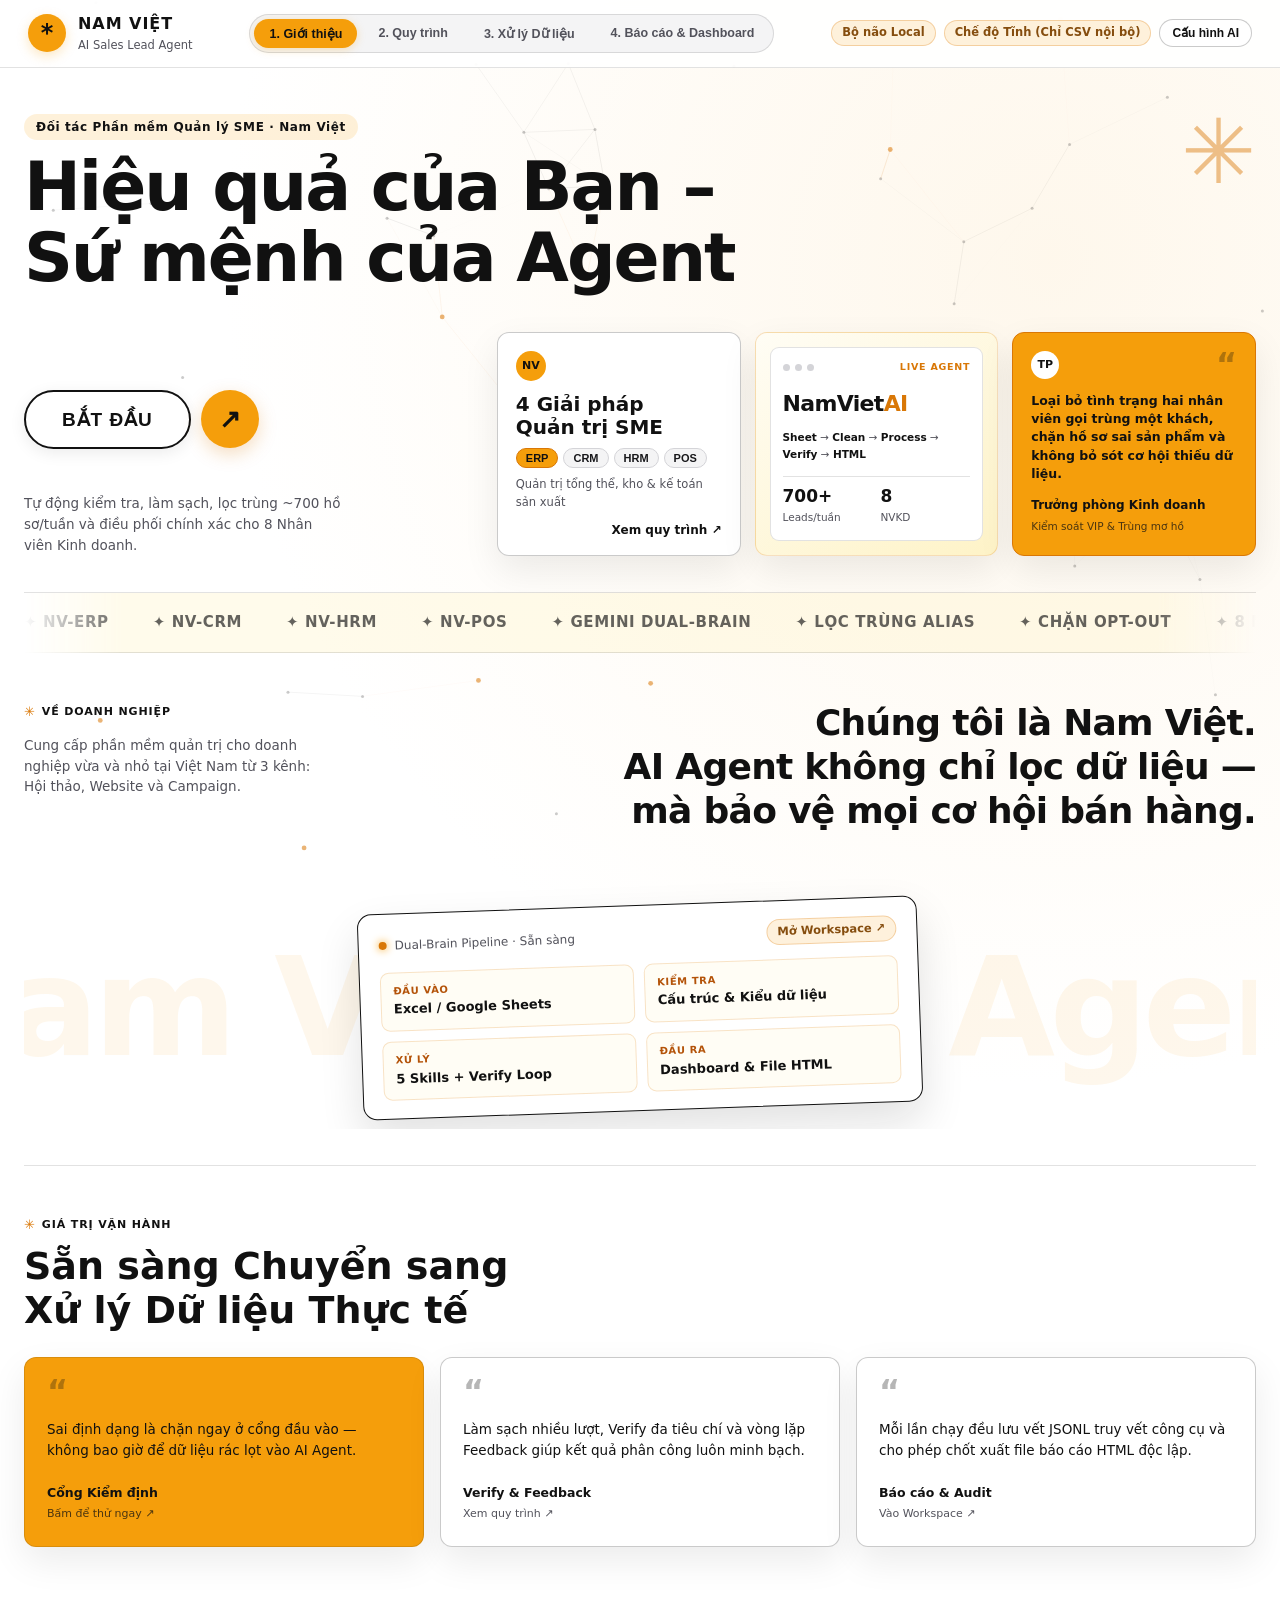
==== docs/index.html @ efe5b554 "Add files via upload" ====
<!DOCTYPE html>
<html lang="vi">
<head>
  <meta charset="UTF-8" />
  <meta name="viewport" content="width=device-width, initial-scale=1.0" />
  <title>Nam Việt AI Agent | Điều phối Khách hàng B2B</title>
  <link rel="stylesheet" href="styles.css" />
</head>
<body>
  <!-- Live Interactive Animated Mesh Background -->
  <canvas id="liveBgCanvas" aria-hidden="true"></canvas>

  <!-- Minimalist Editorial Topbar -->
  <header class="topbar">
    <div class="brand" id="brandHomeBtn" title="Về trang mở đầu">
      <div class="brand-mark">*</div>
      <div>
        <h1>NAM VIỆT</h1>
        <p class="subtitle">AI Sales Lead Agent</p>
      </div>
    </div>

    <nav class="top-nav">
      <button class="nav-link active" id="navLandingBtn" type="button">1. Giới thiệu</button>
      <button class="nav-link" id="navWorkflowBtn" type="button">2. Quy trình</button>
      <button class="nav-link" id="navWorkspaceBtn" type="button">3. Xử lý Dữ liệu</button>
      <button class="nav-link" id="navDashboardBtn" type="button">4. Báo cáo & Dashboard</button>
    </nav>

    <div class="topbar-actions">
      <span id="brainBadge" class="badge badge-neutral">AI Brain...</span>
      <span id="serverBadge" class="badge badge-neutral">Server...</span>
      <button id="btnToggleLLM" class="btn btn-outline btn-sm" type="button">Cấu hình AI</button>
    </div>
  </header>

  <!-- Dual-Brain Settings Drawer -->
  <section id="llmPanel" class="panel collapsible hidden">
    <div class="panel-header">
      <h2>2 Bộ não API Gemini (Failover Tự động)</h2>
      <div class="btn-group">
        <button id="btnTestBrains" class="btn btn-secondary btn-sm" type="button">Kiểm tra Kết nối</button>
        <button id="btnCloseLLM" class="btn btn-sm btn-outline" type="button">Đóng</button>
      </div>
    </div>
    <div id="brainsListBox" class="hint mb-1"></div>
    <div class="grid-4 mt-1">
      <label class="field">
        <span><input type="checkbox" id="llmEnabled" checked /> Bật Gemini Dual-Brain</span>
      </label>
      <label class="field">
        <span>Model</span>
        <input type="text" id="llmModel" value="gemini-3.5-flash-lite" />
      </label>
      <label class="field">
        <span>Endpoint</span>
        <input type="text" id="llmEndpoint" value="https://generativelanguage.googleapis.com/v1beta/openai/chat/completions" />
      </label>
      <label class="field">
        <span>API Key riêng (Tùy chọn)</span>
        <input type="password" id="llmApiKey" placeholder="Mặc định dùng 2 key trên Server" />
      </label>
    </div>
    <div id="brainTestResult" class="hint mt-1"></div>
  </section>

  <!-- ===================================================================== -->
  <!-- PAGE 1: EDITORIAL LANDING (THEO CẤU TRÚC ẢNH MẪU + TƯƠNG TÁC LIVE)    -->
  <!-- ===================================================================== -->
  <div id="landingView" class="page-view">
    <main class="container">
      <!-- HERO SECTION -->
      <section class="hero-editorial">
        <div class="hero-top-row">
          <div>
            <span class="hero-kicker">Đối tác Phần mềm Quản lý SME · Nam Việt</span>
            <h2 class="hero-display">
              Hiệu quả của Bạn –<br />
              Sứ mệnh của Agent
            </h2>
          </div>
          <div id="heroAsterisk" class="hero-asterisk" aria-hidden="true">✳</div>
        </div>

        <div class="hero-bottom-row">
          <div class="hero-left-col">
            <div class="cta-pill-group">
              <button id="btnHeroStart" class="cta-pill-btn" type="button" title="Bắt đầu nhập dữ liệu và xử lý">
                <span class="cta-white">BẮT ĐẦU</span>
                <span class="cta-yellow-circle">↗</span>
              </button>
            </div>
            <p class="hero-caption">
              Tự động kiểm tra, làm sạch, lọc trùng ~700 hồ sơ/tuần và điều phối chính xác cho 8 Nhân viên Kinh doanh.
            </p>
          </div>

          <!-- 3 Showcase Cards matching reference image (White / Live Mockup / Yellow) -->
          <div class="hero-showcase-trio">
            <article class="showcase-card card-white interactive-card">
              <div class="card-icon-badge">NV</div>
              <h3>4 Giải pháp<br />Quản trị SME</h3>
              <div class="prod-pills">
                <button type="button" class="hero-prod-pill active" data-prod="NV-ERP">ERP</button>
                <button type="button" class="hero-prod-pill" data-prod="NV-CRM">CRM</button>
                <button type="button" class="hero-prod-pill" data-prod="NV-HRM">HRM</button>
                <button type="button" class="hero-prod-pill" data-prod="NV-POS">POS</button>
              </div>
              <p id="heroProdDetail" class="card-mini-note">Quản trị tổng thể, kho & kế toán sản xuất</p>
              <button type="button" id="btnCardGoWorkflow" class="card-link-dark link-btn-clean">Xem quy trình ↗</button>
            </article>

            <article class="showcase-card card-mockup interactive-card" id="heroLivePreviewCard">
              <div class="mockup-screen">
                <div class="mockup-bar">
                  <span></span><span></span><span></span>
                  <small>LIVE AGENT</small>
                </div>
                <div class="mockup-brand">NamViet<span>AI</span></div>
                <div class="mockup-flow-pills">
                  <span>Sheet</span> → <span>Clean</span> → <span>Process</span> → <span>Verify</span> → <span>HTML</span>
                </div>
                <div class="mockup-stats-row">
                  <div><strong>700+</strong><small>Leads/tuần</small></div>
                  <div><strong>8</strong><small>NVKD</small></div>
                </div>
              </div>
            </article>

            <article class="showcase-card card-yellow interactive-card">
              <div class="quote-row">
                <span class="avatar-dot">TP</span>
                <span class="quote-mark">“</span>
              </div>
              <p class="yellow-quote">
                Loại bỏ tình trạng hai nhân viên gọi trùng một khách, chặn hồ sơ sai sản phẩm và không bỏ sót cơ hội thiếu dữ liệu.
              </p>
              <div class="quote-author">
                <strong>Trưởng phòng Kinh doanh</strong>
                <span>Kiểm soát VIP & Trùng mơ hồ</span>
              </div>
            </article>
          </div>
        </div>
      </section>

      <!-- CAPABILITY MARQUEE STRIP -->
      <section class="ticker-strip" aria-label="Năng lực cốt lõi">
        <div class="ticker-track">
          <span>✦ NV-ERP</span>
          <span>✦ NV-CRM</span>
          <span>✦ NV-HRM</span>
          <span>✦ NV-POS</span>
          <span>✦ GEMINI DUAL-BRAIN</span>
          <span>✦ LỌC TRÙNG ALIAS</span>
          <span>✦ CHẶN OPT-OUT</span>
          <span>✦ 8 NVKD THEO VÙNG</span>
          <span>✦ XUẤT BÁO CÁO HTML</span>
          <span>✦ NV-ERP</span>
          <span>✦ NV-CRM</span>
          <span>✦ NV-HRM</span>
          <span>✦ NV-POS</span>
          <span>✦ GEMINI DUAL-BRAIN</span>
        </div>
      </section>

      <!-- ABOUT SECTION WITH GIANT WATERMARK & TILTED INTERACTIVE FRAME -->
      <section class="about-editorial">
        <div class="about-top-grid">
          <div>
            <span class="section-tag"><span class="star-yellow">✳</span> VỀ DOANH NGHIỆP</span>
            <p class="about-sub">
              Cung cấp phần mềm quản trị cho doanh nghiệp vừa và nhỏ tại Việt Nam từ 3 kênh: Hội thảo, Website và Campaign.
            </p>
          </div>
          <h3 class="about-statement">
            Chúng tôi là Nam Việt.<br />
            AI Agent không chỉ lọc dữ liệu —<br />
            mà bảo vệ mọi cơ hội bán hàng.
          </h3>
        </div>

        <div class="watermark-stage">
          <div class="giant-watermark" aria-hidden="true">Nam Việt AI ✳ Agent</div>
          <div class="tilted-preview interactive-card" id="tiltedEnterWorkspace" title="Bấm để vào trang Nhập dữ liệu">
            <div class="tilted-header">
              <span class="live-dot"></span>
              <span>Dual-Brain Pipeline · Sẵn sàng</span>
              <span class="pill pill-yellow">Mở Workspace ↗</span>
            </div>
            <div class="tilted-grid">
              <div class="t-box">
                <small>ĐẦU VÀO</small>
                <strong>Excel / Google Sheets</strong>
              </div>
              <div class="t-box">
                <small>KIỂM TRA</small>
                <strong>Cấu trúc & Kiểu dữ liệu</strong>
              </div>
              <div class="t-box">
                <small>XỬ LÝ</small>
                <strong>5 Skills + Verify Loop</strong>
              </div>
              <div class="t-box">
                <small>ĐẦU RA</small>
                <strong>Dashboard & File HTML</strong>
              </div>
            </div>
          </div>
        </div>
      </section>

      <!-- BOTTOM 3 TESTIMONIAL / VALUE CARDS (1 YELLOW + 2 CHARCOAL) -->
      <section class="bottom-trio-section">
        <span class="section-tag"><span class="star-yellow">✳</span> GIÁ TRỊ VẬN HÀNH</span>
        <h3 class="trio-heading">Sẵn sàng Chuyển sang<br />Xử lý Dữ liệu Thực tế</h3>
        <div class="trio-grid">
          <article class="trio-card card-yellow interactive-card" data-nav-target="workspace" style="cursor:pointer;">
            <span class="quote-mark">“</span>
            <p>Sai định dạng là chặn ngay ở cổng đầu vào — không bao giờ để dữ liệu rác lọt vào AI Agent.</p>
            <footer><strong>Cổng Kiểm định</strong><span>Bấm để thử ngay ↗</span></footer>
          </article>
          <article class="trio-card card-charcoal interactive-card" data-nav-target="workflow" style="cursor:pointer;">
            <span class="quote-mark">“</span>
            <p>Làm sạch nhiều lượt, Verify đa tiêu chí và vòng lặp Feedback giúp kết quả phân công luôn minh bạch.</p>
            <footer><strong>Verify & Feedback</strong><span>Xem quy trình ↗</span></footer>
          </article>
          <article class="trio-card card-charcoal interactive-card" data-nav-target="workspace" style="cursor:pointer;">
            <span class="quote-mark">“</span>
            <p>Mỗi lần chạy đều lưu vết JSONL truy vết công cụ và cho phép chốt xuất file báo cáo HTML độc lập.</p>
            <footer><strong>Báo cáo & Audit</strong><span>Vào Workspace ↗</span></footer>
          </article>
        </div>
      </section>
    </main>
  </div>

  <!-- ===================================================================== -->
  <!-- PAGE 2: WORKFLOW PAGE (TRANG RIÊNG GIỚI THIỆU & TƯƠNG TÁC QUY TRÌNH)  -->
  <!-- ===================================================================== -->
  <div id="workflowView" class="page-view hidden">
    <main class="container">
      <section id="introWorkflowSection" class="workflow-editorial" style="padding-top:10px;">
        <div class="wf-head-row">
          <div>
            <span class="section-tag"><span class="star-yellow">✳</span> TRANG 2 · QUY TRÌNH LÀM VIỆC CỦA AGENT</span>
            <h2 class="hero-display" style="font-size:clamp(28px,3.6vw,44px);margin-top:8px;">
              6 Bước Kiểm soát Khép kín
            </h2>
          </div>
          <div class="btn-group">
            <button id="btnWorkflowBackLanding" class="btn btn-outline" type="button">← Về Giới thiệu</button>
            <button id="btnBottomStart" class="cta-pill-btn" type="button">
              <span class="cta-white">SANG TRANG NHẬP DỮ LIỆU</span>
              <span class="cta-yellow-circle">↗</span>
            </button>
          </div>
        </div>

        <div class="wf-split-grid">
          <div class="wf-left-preview">
            <p class="hint">Di chuột hoặc bấm từng bước [1]–[6] để xem chi tiết; bấm mũi tên để vào thẳng bước nhập dữ liệu.</p>
            <div id="wfPreviewScreen" class="wf-preview-screen interactive-card"></div>
          </div>

          <div class="wf-numbered-list">
            <div class="wf-list-item active" data-step="1">
              <span class="wf-idx">[1]</span>
              <div class="wf-item-body">
                <strong>Nhận File Excel / Google Sheets</strong>
                <small>Hỗ trợ CSV, XLSX nhiều sheet và link Google Sheets công khai.</small>
              </div>
              <span class="wf-item-arrow">↗</span>
            </div>

            <div class="wf-list-item" data-step="2">
              <span class="wf-idx">[2]</span>
              <div class="wf-item-body">
                <strong>Kiểm tra Định dạng (Đầu vào hợp lệ?)</strong>
                <small>Không hợp lệ → Báo lỗi từng dòng/cột để sửa hoặc gửi lại file.</small>
              </div>
              <span class="wf-item-arrow">↗</span>
            </div>

            <div class="wf-list-item" data-step="3">
              <span class="wf-idx">[3]</span>
              <div class="wf-item-body">
                <strong>Làm sạch Dữ liệu (Đã sạch & ổn?)</strong>
                <small>Chuẩn hóa SĐT, email, ngày, khu vực; cho phép làm sạch lại.</small>
              </div>
              <span class="wf-item-arrow">↗</span>
            </div>

            <div class="wf-list-item" data-step="4">
              <span class="wf-idx">[4]</span>
              <div class="wf-item-body">
                <strong>Process (AI Agent 5 Skills + Gemini)</strong>
                <small>Lọc trùng viết tắt, lịch sử chặn, chấm ưu tiên và gán 8 NVKD.</small>
              </div>
              <span class="wf-item-arrow">↗</span>
            </div>

            <div class="wf-list-item" data-step="5">
              <span class="wf-idx">[5]</span>
              <div class="wf-item-body">
                <strong>Verify & Feedback cho Process</strong>
                <small>Kiểm chứng 5 tiêu chí; chưa đạt sẽ gửi Feedback để chạy lại.</small>
              </div>
              <span class="wf-item-arrow">↗</span>
            </div>

            <div class="wf-list-item" data-step="6">
              <span class="wf-idx">[6]</span>
              <div class="wf-item-body">
                <strong>Dashboard, Chốt Kết quả & Xuất HTML</strong>
                <small>Duyệt ca Trưởng phòng, chốt kết quả và tải báo cáo HTML.</small>
              </div>
              <span class="wf-item-arrow">↗</span>
            </div>
          </div>
        </div>
      </section>
    </main>
  </div>

  <!-- ===================================================================== -->
  <!-- PAGE 3: WORKSPACE (6 BƯỚC ĐÚNG THEO FLOWCHART)                        -->
  <!-- ===================================================================== -->
  <div id="workspaceView" class="page-view hidden">
    <section class="workflow-bar">
      <button id="btnBackLanding" class="btn btn-outline btn-sm" type="button">← Giới thiệu</button>
      <button id="btnBackWorkflow" class="btn btn-outline btn-sm" type="button">← Quy trình</button>
      <div class="wf-step active" data-wf="1" id="wfStepInput">
        <span class="wf-num">1</span>
        <div>
          <strong>Nạp Sheet / File</strong>
          <small>Excel / CSV / GSheet</small>
        </div>
      </div>
      <div class="wf-arrow">→</div>
      <div class="wf-step" data-wf="2" id="wfStepValidation">
        <span class="wf-num">2</span>
        <div>
          <strong>Đầu vào hợp lệ?</strong>
          <small>Kiểm tra cấu trúc</small>
        </div>
      </div>
      <div class="wf-arrow">→</div>
      <div class="wf-step" data-wf="3" id="wfStepClean">
        <span class="wf-num">3</span>
        <div>
          <strong>Làm sạch Dữ liệu</strong>
          <small>Đã sạch & ổn?</small>
        </div>
      </div>
      <div class="wf-arrow">→</div>
      <div class="wf-step" data-wf="4" id="wfStepProcess">
        <span class="wf-num">4</span>
        <div>
          <strong>Process</strong>
          <small>AI Agent xử lý</small>
        </div>
      </div>
      <div class="wf-arrow">→</div>
      <div class="wf-step" data-wf="5" id="wfStepVerify">
        <span class="wf-num">5</span>
        <div>
          <strong>Verify</strong>
          <small>Đạt / Feedback</small>
        </div>
      </div>
      <div class="wf-arrow">→</div>
      <div class="wf-step" data-wf="6" id="wfStepReport">
        <span class="wf-num">6</span>
        <div>
          <strong>Báo cáo & HTML</strong>
          <small>Chốt kết quả</small>
        </div>
      </div>
    </section>

    <main class="container">
      <!-- BƯỚC 1: NHẬN FILE EXCEL HOẶC GOOGLE SHEETS -->
      <section class="panel" id="stepInputPanel">
        <div class="panel-header">
          <div>
            <h2>1. Nhận File Excel / CSV hoặc Google Sheets</h2>
            <small id="inputSummaryLine" class="hint hidden"></small>
          </div>
          <div class="btn-group">
            <button id="btnToggleInputPanel" class="btn btn-outline btn-sm hidden" type="button">Đổi file / Mở lại</button>
            <button id="btnLoadValidSample" class="btn btn-secondary btn-sm" type="button">Mẫu Chuẩn</button>
            <button id="btnLoadInvalidSample" class="btn btn-warning btn-sm" type="button">Mẫu Sai Định dạng</button>
            <button id="btnGen700" class="btn btn-outline btn-sm" type="button">Test 700 Leads</button>
            <button id="btnDownloadTemplate" class="btn btn-outline btn-sm" type="button">Tải File Mẫu</button>
          </div>
        </div>

        <div id="inputPanelBody">
          <div class="input-grid">
          <div class="input-card">
            <h3>Tải lên File CSV / XLSX</h3>
            <div id="dropZone" class="drop-zone">
              <input type="file" id="fileInput" accept=".csv,.xlsx,.xls" hidden />
              <p><strong>Kéo thả file vào đây</strong> hoặc <button id="btnChooseFile" type="button" class="link-btn">chọn từ máy</button></p>
              <small id="fileInfoText">Hỗ trợ .csv, .xlsx</small>
            </div>
          </div>

          <div class="input-card">
            <h3>Hoặc Link Google Sheets</h3>
            <p class="hint">Đặt quyền xem công khai trước khi tải.</p>
            <div class="gsheet-row">
              <input type="url" id="gsheetUrl" placeholder="https://docs.google.com/spreadsheets/d/..." />
              <button id="btnFetchGSheet" class="btn btn-primary" type="button">Tải Sheet</button>
            </div>
            <div id="gsheetStatus" class="hint mt-1"></div>
          </div>
        </div>

        <!-- File / Google Sheet Upload Progress Bar -->
        <div id="uploadProgressBox" class="upload-progress-box hidden mt-2">
          <div class="flex-between">
            <span id="uploadProgressLabel" class="hint" style="margin:0;color:var(--white);font-weight:600;">Đang tải dữ liệu...</span>
            <strong id="uploadProgressPct" style="color:#854d0e;font-size:14px;">0%</strong>
          </div>
          <div class="upload-progress-track mt-1">
            <div id="uploadProgressBar" class="upload-progress-fill" style="width:0%;"></div>
          </div>
        </div>
        </div>
      </section>

      <!-- BƯỚC 2: KIỂM TRA ĐỊNH DẠNG (ĐẦU VÀO HỢP LỆ?) -->
      <section id="validationSection" class="panel hidden">
        <div class="panel-header">
          <div>
            <h2>2. Kiểm tra Định dạng (<span id="previewCount">0</span> dòng)</h2>
            <small id="validationSummaryLine" class="hint hidden"></small>
          </div>
          <div class="btn-group">
            <button id="btnToggleErrorDetails" class="btn btn-outline btn-sm hidden" type="button">Xem lỗi (0)</button>
            <button id="btnAutoFixCommon" class="btn btn-warning btn-sm hidden" type="button">Tự động Sửa lỗi</button>
            <button id="btnRevalidate" class="btn btn-secondary btn-sm" type="button">Kiểm tra lại</button>
            <button id="btnGoToClean" class="btn btn-neon btn-sm hidden" type="button">Next: Làm sạch →</button>
          </div>
        </div>

        <div id="validationBody">
          <div id="validationBanner" class="alert"></div>

          <!-- Repair Log after Agent Format Repair Skill runs -->
          <div id="repairLogBox" class="subpanel hidden mb-1">
            <h3>Nhật ký Sửa lỗi Định dạng</h3>
            <ul id="repairLogList" class="clean-list"></ul>
          </div>

          <div id="validationErrorBox" class="hidden">
            <h3>Chi tiết Lỗi định dạng</h3>
            <div class="table-wrap max-h-240">
              <table class="data-table" id="errorTable">
                <thead>
                  <tr>
                    <th>Dòng</th>
                    <th>Mã Lead</th>
                    <th>Cột</th>
                    <th>Giá trị lỗi</th>
                    <th>Lý do</th>
                    <th>Cách sửa</th>
                  </tr>
                </thead>
                <tbody></tbody>
              </table>
            </div>
          </div>

          <div id="validationWarningBox" class="subpanel hidden mt-1">
            <div class="flex-between">
              <div>
                <h3 style="margin-bottom:2px;">Có thông tin còn thiếu</h3>
                <p class="hint" style="margin:0;">Bổ sung ở bảng dưới hoặc bỏ qua để sang bước tiếp theo.</p>
              </div>
              <div class="btn-group">
                <button id="btnToggleWarnings" class="btn btn-outline btn-sm" type="button">Xem chi tiết thiếu</button>
                <button id="btnSkipMissingAndNext" class="btn btn-neon btn-sm" type="button">Không cần thiết → Next →</button>
              </div>
            </div>
            <ul id="warningList" class="warning-list mt-1 hidden"></ul>
          </div>

          <details id="previewDetails" class="mt-2">
            <summary class="hint" style="cursor:pointer;font-weight:600;color:var(--accent);">
              Xem / Sửa trực tiếp bảng dữ liệu (bấm vào ô để sửa)
            </summary>
            <div class="table-wrap max-h-320 mt-1">
              <table class="data-table editable-table" id="previewTable">
                <thead></thead>
                <tbody></tbody>
              </table>
            </div>
          </details>
        </div>
      </section>

      <!-- BƯỚC 3: LÀM SẠCH DỮ LIỆU (DỮ LIỆU ĐÃ SẠCH VÀ ỔN?) -->
      <section id="cleaningSection" class="panel hidden">
        <div class="panel-header">
          <h2>3. Làm sạch Dữ liệu</h2>
          <div class="btn-group">
            <button id="btnCleanRetry" class="btn btn-outline btn-sm" type="button">Làm sạch lại ↻</button>
            <button id="btnCleanDeep" class="btn btn-secondary btn-sm" type="button">Làm sạch sâu (Điền thiếu tự động)</button>
            <button id="btnProceedProcess" class="btn btn-neon" type="button" disabled>Đã sạch & ổn → Chạy Process ▶</button>
          </div>
        </div>

        <div id="cleaningBanner" class="alert"></div>
        <div class="kpi-grid" id="cleaningStatsGrid"></div>

        <div class="two-col mt-2">
          <div class="subpanel">
            <h3>Kết quả Làm sạch</h3>
            <ul id="cleanLogList" class="clean-list"></ul>
          </div>
          <div class="subpanel">
            <h3>Điểm cần Lưu ý</h3>
            <ul id="cleanWarnList" class="clean-list"></ul>
          </div>
        </div>
      </section>

      <!-- BƯỚC 4 & 5: PROCESS -> VERIFY -> FEEDBACK CHO PROCESS -->
      <section id="processVerifySection" class="panel hidden">
        <div class="panel-header">
          <div>
            <h2>4–5. Process & Verify Kết quả</h2>
            <small id="processStatusText" class="hint">Sẵn sàng chạy AI Agent.</small>
          </div>
          <div class="btn-group">
            <button id="btnRunAgent" class="btn btn-outline btn-sm" type="button">Chạy lại Process ↻</button>
            <button id="btnOpenDashboard" class="btn btn-neon hidden" type="button">Đạt yêu cầu → Mở Báo cáo & Dashboard →</button>
          </div>
        </div>

        <div id="verifyBanner" class="alert hidden"></div>
        <div id="verifyChecksGrid" class="verify-grid"></div>

        <div id="verifyFeedbackBox" class="subpanel mt-2">
          <div class="flex-between">
            <h3>Chưa đạt? Gửi Feedback cho Process thực hiện lại</h3>
            <div class="btn-group">
              <button type="button" class="btn btn-outline btn-sm fb-chip" data-fb="Siết chặt ngưỡng nhận diện trùng tên công ty">Siết lọc trùng</button>
              <button type="button" class="btn btn-outline btn-sm fb-chip" data-fb="Ưu tiên cân bằng tải đều cho 8 NVKD và rà kỹ ca VIP">Cân bằng tải & VIP</button>
              <button type="button" class="btn btn-outline btn-sm fb-chip" data-fb="Viết câu hỏi bổ sung ngắn gọn, thực tế hơn cho khách thiếu dữ liệu">Tối ưu câu hỏi</button>
            </div>
          </div>
          <div class="gsheet-row mt-1">
            <input type="text" id="verifyFeedbackInput" placeholder="Nhập góp ý điều chỉnh cho Process (VD: siết lọc trùng, nhấn mạnh giải pháp ERP...)" />
            <button id="btnSendFeedback" class="btn btn-warning" type="button">Feedback cho Process ↻</button>
          </div>
          <div id="feedbackHistoryText" class="hint mt-1"></div>
        </div>
      </section>
    </main>
  </div>

  <!-- ===================================================================== -->
  <!-- PAGE 4: DASHBOARD & BÁO CÁO (TRANG RIÊNG BIỆT KHI CÓ KẾT QUẢ)         -->
  <!-- ===================================================================== -->
  <div id="dashboardView" class="page-view hidden">
    <main class="container dashboard-container">
      <div class="dashboard-header-bar flex-between mb-2">
        <div class="dash-title-group">
          <div class="dash-badge-row">
            <span class="pill pill-yellow"><span class="pulse-beacon"></span> TRANG 4 · BÁO CÁO & DASHBOARD</span>
            <span id="runMetaText" class="hint" style="margin:0;"></span>
          </div>
          <h2 class="dash-main-heading">Trung tâm Điều phối & Phân tích Kết quả</h2>
        </div>
        <div class="btn-group">
          <button id="btnBackToWorkspace" class="btn btn-outline btn-sm" type="button">← Quay lại Xử lý Dữ liệu</button>
          <button id="btnFinalizeAndExportHTML" class="btn btn-neon" type="button">Chốt kết quả & Xuất file HTML ✓</button>
        </div>
      </div>

      <!-- BƯỚC 6: LẬP BÁO CÁO, DASHBOARD -> CHỐT KẾT QUẢ -> XUẤT HTML -->
      <section id="resultsSection" class="panel dashboard-full-panel">
        <div id="finalizeBar" class="finalize-bar">
          <div>
            <strong>Trạng thái Rà soát & Phê duyệt</strong>
            <small class="hint" style="display:block;">Kiểm tra các chỉ số, biểu đồ và danh sách phân công trước khi chốt kết quả.</small>
          </div>
          <div class="btn-group">
            <span id="finalizeStatusPill" class="pill pill-amber">Chưa chốt kết quả</span>
            <button id="btnUnfinalize" class="btn btn-outline btn-sm hidden" type="button">Mở lại rà soát</button>
          </div>
        </div>

        <div id="finalizedBanner" class="alert alert-success hidden">
          <strong>Hoàn tất!</strong> Đã chốt kết quả và xuất báo cáo HTML thành công.
          <button id="btnRedownloadHTML" class="btn btn-outline btn-sm" type="button" style="margin-left:10px;">Tải lại file HTML</button>
        </div>

        <div class="panel-header mt-1">
          <div class="tabs" style="margin-bottom:0;border-bottom:none;padding-bottom:0;">
            <button class="tab-btn active" data-tab="tabOverview">Tổng quan</button>
            <button class="tab-btn" data-tab="tabCustomers">Khách hàng</button>
            <button class="tab-btn" data-tab="tabActionQueues">Duyệt & Công việc <span id="badgeManagerCount" class="pill pill-amber">0</span></button>
            <button class="tab-btn" data-tab="tabTrace">Log Truy vết</button>
            <button class="tab-btn" data-tab="tabSelfTest">Tự Kiểm thử</button>
            <button class="tab-btn" data-tab="tabConfig">Cấu hình</button>
          </div>
          <div class="btn-group">
            <button id="btnExportCustomersCSV" class="btn btn-outline btn-sm" type="button">CSV Khách</button>
            <button id="btnExportTasksCSV" class="btn btn-outline btn-sm" type="button">CSV Việc</button>
            <button id="btnExportAuditJSONL" class="btn btn-outline btn-sm" type="button">Log JSONL</button>
          </div>
        </div>

        <!-- TAB 1: OVERVIEW -->
        <div id="tabOverview" class="tab-content active mt-2">
          <div id="kpiGrid" class="kpi-grid"></div>

          <!-- Visual Charts Grid: 4-Card Balanced Full-Fill Grid (Tròn - Cột đứng - Thanh SP - Thanh Trạng thái) -->
          <div class="charts-grid-4 mt-2">
            <div class="subpanel chart-card interactive-panel">
              <div class="flex-between chart-header">
                <h3><span class="star-yellow">✳</span> Biểu đồ Tròn · Tỷ lệ Ưu tiên</h3>
                <span class="pill pill-yellow">Tròn</span>
              </div>
              <div class="chart-inner-box">
                <div id="priorityDonutChart" class="donut-wrap"></div>
              </div>
            </div>

            <div class="subpanel chart-card interactive-panel">
              <div class="flex-between chart-header">
                <h3><span class="star-yellow">✳</span> Biểu đồ Cột · Phân bổ Khu vực</h3>
                <span class="pill pill-yellow">Cột đứng</span>
              </div>
              <div class="chart-inner-box">
                <div id="regionColumnChart" class="col-chart-container"></div>
              </div>
            </div>

            <div class="subpanel chart-card interactive-panel">
              <div class="flex-between chart-header">
                <h3><span class="star-yellow">✳</span> Biểu đồ Thanh · Nhóm Sản phẩm</h3>
                <span class="pill pill-yellow">Thanh ngang</span>
              </div>
              <div class="chart-inner-box">
                <div id="productBarsChart" class="bars-container"></div>
              </div>
            </div>

            <div class="subpanel chart-card interactive-panel">
              <div class="flex-between chart-header">
                <h3><span class="star-yellow">✳</span> Biểu đồ Thanh · Trạng thái Điều phối</h3>
                <span class="pill pill-yellow">Thanh ngang</span>
              </div>
              <div class="chart-inner-box">
                <div id="statusBarsChart" class="bars-container"></div>
              </div>
            </div>
          </div>

          <!-- Staff Load Visual Chart -->
          <div class="subpanel chart-card interactive-panel mt-2">
            <div class="flex-between">
              <h3><span class="star-yellow">✳</span> Biểu đồ Thanh Ngang Xếp chồng · Tải 8 NVKD (Hiện có / Giao mới / Chờ duyệt)</h3>
              <div class="legend-inline">
                <span><i class="lg-dot" style="background:#52525b"></i>Hiện có</span>
                <span><i class="lg-dot" style="background:#34d399"></i>Giao mới</span>
                <span><i class="lg-dot" style="background:#f2ea00"></i>Chờ duyệt</span>
              </div>
            </div>
            <div id="staffLoadChart" class="staff-chart-list mt-1"></div>
          </div>

          <!-- Detailed Business Report & Executive Brief -->
          <div class="two-col mt-2">
            <div class="subpanel interactive-panel">
              <h3><span class="star-yellow">✳</span> Báo cáo Chi tiết Kinh doanh</h3>
              <div id="detailedReportBox" class="detailed-report-box"></div>
            </div>
            <div class="subpanel interactive-panel">
              <div class="flex-between">
                <h3><span class="star-yellow">✳</span> Tóm tắt Điều hành (AI Brief)</h3>
                <span class="pill pill-green"><span class="pulse-beacon"></span> Live Sync</span>
              </div>
              <div id="executiveBriefBox" class="brief-box"></div>
            </div>
          </div>

          <div class="subpanel mt-2">
            <h3>Bảng Tổng hợp Phân công 8 NVKD</h3>
            <div class="table-wrap">
              <table class="data-table" id="staffStatsTable">
                <thead>
                  <tr>
                    <th>Mã NV</th>
                    <th>Nhân viên</th>
                    <th>Khu vực</th>
                    <th>Ngành</th>
                    <th>Hiện có</th>
                    <th>Giao mới</th>
                    <th>Chờ duyệt</th>
                    <th>Tổng / Định mức</th>
                    <th>Trạng thái</th>
                  </tr>
                </thead>
                <tbody></tbody>
              </table>
            </div>
          </div>
        </div>

        <!-- TAB 2: CUSTOMERS -->
        <div id="tabCustomers" class="tab-content mt-2">
          <div class="filter-bar">
            <input type="text" id="filterSearch" placeholder="Tìm công ty, mã KH, lead, SĐT..." />
            <select id="filterPriority">
              <option value="">Tất cả ưu tiên</option>
              <option value="Cao">Cao</option>
              <option value="Trung bình">Trung bình</option>
              <option value="Thấp">Thấp</option>
              <option value="Không liên hệ lại">Không liên hệ lại</option>
            </select>
            <select id="filterStatus">
              <option value="">Tất cả trạng thái</option>
              <option value="assigned">Đã phân công</option>
              <option value="manager_review">Chờ Trưởng phòng</option>
              <option value="unassigned">Chưa có NVKD</option>
              <option value="do_not_contact">Ngừng liên hệ</option>
            </select>
          </div>

          <div class="table-wrap">
            <table class="data-table" id="customersTable">
              <thead>
                <tr>
                  <th>Khách hàng</th>
                  <th>Bản ghi nguồn</th>
                  <th>Nhu cầu & Thiếu</th>
                  <th>Ưu tiên & Lý do</th>
                  <th>NVKD & Việc tiếp theo</th>
                  <th>Bản nháp</th>
                </tr>
              </thead>
              <tbody></tbody>
            </table>
          </div>
        </div>

        <!-- TAB 3: ACTION QUEUES -->
        <div id="tabActionQueues" class="tab-content mt-2">
          <div class="subpanel">
            <h3>Cần Trưởng phòng Quyết định</h3>
            <div id="managerDecisionCards" class="cards-list"></div>
          </div>

          <div class="two-col mt-2">
            <div class="subpanel">
              <h3>Chưa có NVKD phù hợp</h3>
              <div id="unassignedCards" class="cards-list"></div>
            </div>
            <div class="subpanel">
              <h3>Không liên hệ lại</h3>
              <div id="doNotContactCards" class="cards-list"></div>
            </div>
          </div>

          <div class="subpanel mt-2">
            <h3>Công việc theo Nhân viên</h3>
            <div id="salesTasksByStaff"></div>
          </div>
        </div>

        <!-- TAB 4: TRACE -->
        <div id="tabTrace" class="tab-content mt-2">
          <div class="flex-between">
            <h3>Nhật ký Thực thi Agent (Tool-Calling Trace)</h3>
            <button id="btnRefreshLogs" class="btn btn-outline btn-sm" type="button">Làm mới Log</button>
          </div>
          <div id="traceTimeline" class="trace-timeline mt-1"></div>
          <div class="subpanel mt-2">
            <h4>File Log trên Server (<code>logs/</code>)</h4>
            <ul id="diskLogsList" class="disk-logs-list"></ul>
          </div>
        </div>

        <!-- TAB 5: SELF-TEST -->
        <div id="tabSelfTest" class="tab-content mt-2">
          <div class="flex-between">
            <h3>Tự Kiểm thử Quy tắc Nghiệp vụ</h3>
            <button id="btnRunSelfTests" class="btn btn-neon btn-sm" type="button">Chạy Kiểm thử ▶</button>
          </div>
          <div id="selfTestResults" class="mt-2"></div>
        </div>

        <!-- TAB 6: CONFIG -->
        <div id="tabConfig" class="tab-content mt-2">
          <div class="flex-between">
            <h3>Cấu hình Quy tắc (JSON)</h3>
            <div class="btn-group">
              <button id="btnSaveConfig" class="btn btn-primary btn-sm" type="button">Lưu</button>
              <button id="btnResetConfig" class="btn btn-outline btn-sm" type="button">Tải lại</button>
            </div>
          </div>
          <textarea id="configEditor" class="code-editor mt-1" spellcheck="false"></textarea>
          <div id="configSaveStatus" class="hint mt-1"></div>
        </div>
      </section>
    </main>
  </div>

  <!-- Modal -->
  <div id="draftModal" class="modal hidden">
    <div class="modal-backdrop"></div>
    <div class="modal-card">
      <div class="modal-header">
        <h3 id="modalTitle">Bản nháp Thông điệp</h3>
        <button id="btnCloseModal" class="btn btn-sm btn-outline" type="button">Đóng</button>
      </div>
      <textarea id="modalDraftText" rows="8" class="modal-textarea"></textarea>
      <div class="modal-footer">
        <button id="btnCopyDraft" class="btn btn-neon btn-sm" type="button">Sao chép</button>
      </div>
    </div>
  </div>

  <script src="js/validator.js"></script>
  <script src="js/skills.js"></script>
  <script src="js/agent_engine.js"></script>
  <script src="js/live_ui.js"></script>
  <script src="js/app.js"></script>
</body>
</html>
---- docs/styles.css ----
:root {
  --bg: #ffffff;
  --bg-elevated: #fafafa;
  --surface: rgba(255, 255, 255, 0.94);
  --surface-solid: #ffffff;
  --surface-soft: #fffdf5;
  --border: rgba(17, 17, 17, 0.12);
  --border-strong: rgba(17, 17, 17, 0.22);
  --text: #111111;
  --muted: #52525b;
  --accent: #f59e0b;
  --accent-deep: #d97706;
  --accent-hover: #fbbf24;
  --white: #111111;
  --ink-dark: #111111;
  --success: #15803d;
  --success-bg: rgba(22, 163, 74, 0.12);
  --warning: #b45309;
  --warning-bg: rgba(245, 158, 11, 0.14);
  --danger: #b91c1c;
  --danger-bg: rgba(239, 68, 68, 0.12);
  --info: #1d4ed8;
  --info-bg: rgba(59, 130, 246, 0.12);
  --radius: 14px;
  --shadow: 0 14px 36px rgba(17, 17, 17, 0.08);
  --mx: 50vw;
  --my: 50vh;
}

* { box-sizing: border-box; }
html { scroll-behavior: smooth; }
body {
  margin: 0;
  font-family: "Inter", "Segoe UI", system-ui, -apple-system, sans-serif;
  background: radial-gradient(circle at 82% 16%, rgba(245, 158, 11, 0.08) 0%, rgba(255, 255, 255, 1) 48%, #ffffff 100%);
  color: var(--text);
  font-size: 14px;
  line-height: 1.55;
  min-height: 100vh;
  overflow-x: hidden;
  position: relative;
}

/* Live Interactive Canvas Background */
#liveBgCanvas {
  position: fixed;
  inset: 0;
  width: 100vw;
  height: 100vh;
  z-index: -1;
  pointer-events: none;
}

/* Topbar */
.topbar {
  position: sticky;
  top: 0;
  z-index: 40;
  background: rgba(255, 255, 255, 0.88);
  backdrop-filter: blur(14px);
  border-bottom: 1px solid var(--border);
  padding: 12px 28px;
  display: flex;
  justify-content: space-between;
  align-items: center;
  gap: 16px;
  flex-wrap: wrap;
}
.brand { display: flex; align-items: center; gap: 12px; cursor: pointer; }
.brand-mark {
  width: 38px; height: 38px;
  border-radius: 50%;
  background: var(--accent);
  color: var(--ink-dark);
  font-size: 24px;
  font-weight: 900;
  display: flex; align-items: center; justify-content: center;
  line-height: 1;
  box-shadow: 0 4px 12px rgba(245, 158, 11, 0.25);
  transition: transform 0.35s ease;
}
.brand:hover .brand-mark { transform: rotate(90deg); }
.topbar h1 { margin: 0; font-size: 16px; font-weight: 800; letter-spacing: 0.06em; color: var(--ink-dark); }
.subtitle { margin: 0; font-size: 11.5px; color: var(--muted); }

.top-nav {
  display: flex;
  align-items: center;
  gap: 6px;
  background: #f4f4f5;
  padding: 4px;
  border-radius: 999px;
  border: 1px solid var(--border);
}
.nav-link {
  background: transparent;
  border: none;
  color: var(--muted);
  padding: 7px 15px;
  border-radius: 999px;
  font-weight: 600;
  font-size: 12.5px;
  text-decoration: none;
  cursor: pointer;
  transition: all 0.2s ease;
}
.nav-link:hover { color: var(--ink-dark); }
.nav-link.active {
  background: var(--accent);
  color: var(--ink-dark);
  box-shadow: 0 2px 8px rgba(245, 158, 11, 0.25);
}

.topbar-actions { display: flex; align-items: center; gap: 8px; flex-wrap: wrap; }
.container { max-width: 1320px; margin: 0 auto; padding: 28px 24px 64px; }

/* Interactive Card Micro-Effects */
.interactive-card {
  transition: transform 0.28s cubic-bezier(.22,.61,.36,1), box-shadow 0.28s ease, border-color 0.28s ease;
}
.interactive-card:hover {
  transform: translateY(-4px);
  box-shadow: 0 20px 42px rgba(17, 17, 17, 0.12);
}

/* ===================================================================== */
/* PAGE 1: BRIGHT WHITE & YELLOW EDITORIAL LANDING                       */
/* ===================================================================== */
.hero-editorial {
  padding: 18px 0 36px;
  border-bottom: 1px solid var(--border);
  position: relative;
}
.hero-top-row {
  display: flex;
  justify-content: space-between;
  align-items: flex-start;
  gap: 24px;
}
.hero-kicker {
  display: inline-block;
  font-size: 12px;
  font-weight: 700;
  color: var(--ink-dark);
  background: rgba(245, 158, 11, 0.15);
  padding: 4px 12px;
  border-radius: 999px;
  letter-spacing: 0.05em;
  margin-bottom: 12px;
}
.hero-display {
  margin: 0;
  font-size: clamp(36px, 5.4vw, 68px);
  line-height: 1.04;
  font-weight: 700;
  letter-spacing: -0.03em;
  color: var(--ink-dark);
}
.hero-asterisk {
  font-size: clamp(64px, 7vw, 108px);
  line-height: 0.85;
  color: var(--accent-deep);
  opacity: 0.45;
  user-select: none;
  transition: transform 0.15s linear, opacity 0.3s ease;
}
.hero-editorial:hover .hero-asterisk { opacity: 0.95; }

.hero-bottom-row {
  margin-top: 38px;
  display: grid;
  grid-template-columns: 0.9fr 1.55fr;
  gap: 32px;
  align-items: end;
}
.hero-left-col {
  display: flex;
  flex-direction: column;
  justify-content: space-between;
  gap: 44px;
}
.hero-caption {
  margin: 0;
  max-width: 320px;
  font-size: 13.5px;
  color: var(--muted);
}

/* Dual Pill + Yellow Circle CTA */
.cta-pill-btn {
  display: inline-flex;
  align-items: center;
  gap: 6px;
  background: transparent;
  border: none;
  padding: 0;
  cursor: pointer;
}
.cta-white {
  background: #ffffff;
  color: var(--ink-dark);
  border: 1.5px solid var(--ink-dark);
  font-size: 12px;
  font-weight: 800;
  letter-spacing: 0.06em;
  padding: 12px 24px;
  border-radius: 999px;
  transition: background 0.2s ease;
}
.cta-yellow-circle {
  width: 42px;
  height: 42px;
  border-radius: 50%;
  background: var(--accent);
  color: var(--ink-dark);
  font-size: 18px;
  font-weight: 800;
  display: inline-flex;
  align-items: center;
  justify-content: center;
  box-shadow: 0 4px 12px rgba(245, 158, 11, 0.25);
  transition: transform 0.25s ease, background 0.2s ease;
}
.cta-pill-btn:hover .cta-white { background: #fef3c7; }
.cta-pill-btn:hover .cta-yellow-circle { transform: translate(2px, -2px) rotate(12deg); background: var(--accent-hover); }

/* Nút BẮT ĐẦU Trang 1 nổi bật, kích thước to rõ, dễ nhìn */
#btnHeroStart {
  gap: 10px;
  transition: transform 0.2s ease;
}
#btnHeroStart .cta-white {
  font-size: 19px;
  font-weight: 900;
  letter-spacing: 0.05em;
  padding: 16px 36px;
  border: 2px solid var(--ink-dark);
  background: #ffffff;
  color: var(--ink-dark);
  border-radius: 999px;
  box-shadow: 0 4px 16px rgba(0, 0, 0, 0.08);
}
#btnHeroStart .cta-yellow-circle {
  width: 58px;
  height: 58px;
  font-size: 26px;
  font-weight: 900;
  background: var(--accent);
  color: var(--ink-dark);
  box-shadow: 0 6px 18px rgba(217, 119, 6, 0.25);
}
#btnHeroStart:hover {
  transform: translateY(-2px);
}
#btnHeroStart:hover .cta-white {
  background: #fffdf5;
  border-color: #000000;
  box-shadow: 0 8px 24px rgba(217, 119, 6, 0.16);
}
#btnHeroStart:hover .cta-yellow-circle {
  transform: translate(3px, -3px) rotate(15deg);
  background: var(--accent-hover);
  box-shadow: 0 8px 22px rgba(217, 119, 6, 0.35);
}

/* 3 Hero Showcase Cards (White / Warm Light Mockup / Golden Yellow) */
.hero-showcase-trio {
  display: grid;
  grid-template-columns: repeat(3, 1fr);
  gap: 14px;
}
.showcase-card {
  border-radius: 12px;
  padding: 18px;
  min-height: 224px;
  display: flex;
  flex-direction: column;
  justify-content: space-between;
  border: 1px solid var(--border);
  box-shadow: var(--shadow);
}
.card-white {
  background: #ffffff;
  color: var(--ink-dark);
  border-color: var(--border-strong);
}
.card-icon-badge {
  width: 30px; height: 30px;
  border-radius: 50%;
  background: var(--accent);
  color: var(--ink-dark);
  font-size: 11px;
  font-weight: 800;
  display: flex; align-items: center; justify-content: center;
}
.card-white h3 { margin: 10px 0 6px; font-size: 20px; line-height: 1.15; font-weight: 700; color: var(--ink-dark); }
.prod-pills { display: flex; gap: 5px; flex-wrap: wrap; margin-bottom: 6px; }
.hero-prod-pill {
  background: #f4f4f5;
  border: 1px solid #d4d4d8;
  color: #18181b;
  border-radius: 999px;
  padding: 3px 9px;
  font-size: 11px;
  font-weight: 700;
  cursor: pointer;
}
.hero-prod-pill.active { background: var(--accent); color: var(--ink-dark); border-color: var(--accent-deep); }
.card-mini-note { margin: 0 0 8px; font-size: 11.5px; color: var(--muted); }
.card-link-dark { font-size: 12px; font-weight: 700; color: var(--ink-dark); text-decoration: none; align-self: flex-end; }
.link-btn-clean { background: none; border: none; padding: 0; cursor: pointer; font-family: inherit; }

/* Card 2: Bright Interactive Mockup */
.card-mockup {
  background: linear-gradient(145deg, #fffdf5, #fef3c7);
  border-color: rgba(217, 119, 6, 0.22);
  padding: 14px;
  cursor: pointer;
}
.mockup-screen {
  background: #ffffff;
  border: 1px solid var(--border);
  border-radius: 9px;
  padding: 12px;
  height: 100%;
  display: flex;
  flex-direction: column;
  justify-content: space-between;
}
.mockup-bar { display: flex; align-items: center; gap: 5px; }
.mockup-bar span { width: 7px; height: 7px; border-radius: 50%; background: #d4d4d8; }
.mockup-bar small { margin-left: auto; font-size: 9.5px; font-weight: 800; color: var(--accent-deep); letter-spacing: 0.08em; }
.mockup-brand { font-size: 22px; font-weight: 800; letter-spacing: -0.03em; color: var(--ink-dark); margin: 8px 0 4px; }
.mockup-brand span { color: var(--accent-deep); }
.mockup-flow-pills { font-size: 10.5px; color: var(--muted); }
.mockup-flow-pills span { color: var(--ink-dark); font-weight: 700; }
.mockup-stats-row {
  display: grid; grid-template-columns: 1fr 1fr; gap: 8px;
  border-top: 1px solid var(--border); padding-top: 10px; margin-top: 10px;
}
.mockup-stats-row strong { display: block; font-size: 17px; color: var(--ink-dark); line-height: 1.1; }
.mockup-stats-row small { font-size: 10.5px; color: var(--muted); }

/* Card 3: Golden Yellow */
.card-yellow {
  background: var(--accent);
  color: var(--ink-dark);
  border-color: var(--accent-deep);
}
.quote-row { display: flex; justify-content: space-between; align-items: center; }
.avatar-dot {
  width: 28px; height: 28px; border-radius: 50%;
  background: #ffffff; color: var(--ink-dark);
  font-size: 11px; font-weight: 800;
  display: inline-flex; align-items: center; justify-content: center;
}
.quote-mark { font-size: 32px; line-height: 0.7; font-weight: 900; opacity: 0.3; color: var(--ink-dark); }
.yellow-quote { font-size: 12.5px; line-height: 1.45; font-weight: 600; margin: 10px 0; color: var(--ink-dark); }
.quote-author strong { display: block; font-size: 12px; color: var(--ink-dark); }
.quote-author span { font-size: 10.5px; color: rgba(17, 17, 17, 0.75); }

/* Horizontal Marquee Strip */
.ticker-strip {
  overflow: hidden;
  border-bottom: 1px solid var(--border);
  padding: 18px 0;
  background: rgba(254, 243, 199, 0.35);
  mask-image: linear-gradient(90deg, transparent, #000 8%, #000 92%, transparent);
}
.ticker-track {
  display: flex;
  gap: 44px;
  white-space: nowrap;
  width: max-content;
  animation: tickerScroll 26s linear infinite;
}
.ticker-strip:hover .ticker-track { animation-play-state: paused; }
.ticker-track span { font-size: 15px; font-weight: 700; color: rgba(17, 17, 17, 0.65); letter-spacing: 0.04em; }
@keyframes tickerScroll {
  from { transform: translateX(0); }
  to { transform: translateX(-50%); }
}

/* About Section + Giant Watermark */
.about-editorial { padding: 48px 0 36px; border-bottom: 1px solid var(--border); }
.about-top-grid {
  display: grid;
  grid-template-columns: 0.9fr 1.3fr;
  gap: 32px;
  align-items: start;
}
.section-tag {
  display: inline-flex; align-items: center; gap: 6px;
  font-size: 11px; font-weight: 800; letter-spacing: 0.08em; color: var(--ink-dark);
}
.star-yellow { color: var(--accent-deep); font-size: 13px; }
.about-sub { color: var(--muted); font-size: 13.5px; max-width: 310px; margin-top: 12px; }
.about-statement {
  margin: 0;
  font-size: clamp(24px, 3vw, 36px);
  line-height: 1.22;
  font-weight: 700;
  letter-spacing: -0.02em;
  color: var(--ink-dark);
  text-align: right;
}

.watermark-stage {
  position: relative;
  margin-top: 38px;
  padding: 34px 0 18px;
  display: flex;
  justify-content: center;
  align-items: center;
  overflow: hidden;
}
.giant-watermark {
  position: absolute;
  font-size: clamp(54px, 11vw, 138px);
  font-weight: 800;
  letter-spacing: -0.04em;
  color: rgba(245, 158, 11, 0.08);
  white-space: nowrap;
  user-select: none;
  pointer-events: none;
}
.tilted-preview {
  position: relative;
  z-index: 2;
  width: 100%;
  max-width: 560px;
  background: #ffffff;
  border: 1.5px solid var(--ink-dark);
  border-radius: 14px;
  padding: 18px 20px;
  transform: rotate(-2deg);
  cursor: pointer;
  box-shadow: 0 20px 44px rgba(17, 17, 17, 0.12);
}
.tilted-preview:hover { transform: rotate(0deg) translateY(-4px); border-color: var(--accent-deep); }
.tilted-header { display: flex; align-items: center; gap: 8px; font-size: 12px; color: var(--muted); margin-bottom: 14px; }
.tilted-header .pill { margin-left: auto; }
.live-dot {
  width: 8px; height: 8px; border-radius: 50%;
  background: var(--accent-deep);
  box-shadow: 0 0 8px var(--accent);
  display: inline-block;
  animation: pulseDot 1.6s infinite;
}
@keyframes pulseDot {
  0%, 100% { opacity: 1; transform: scale(1); }
  50% { opacity: 0.45; transform: scale(0.8); }
}
.tilted-grid { display: grid; grid-template-columns: repeat(2, 1fr); gap: 10px; }
.t-box { background: #fffdf5; border: 1px solid rgba(217, 119, 6, 0.2); border-radius: 9px; padding: 10px 12px; }
.t-box small { display: block; font-size: 10px; color: var(--warning); font-weight: 800; letter-spacing: 0.06em; }
.t-box strong { font-size: 13px; color: var(--ink-dark); }

/* Interactive [1]-[6] Workflow Explorer */
.workflow-editorial { padding: 48px 0; border-bottom: 1px solid var(--border); }
.wf-head-row { display: flex; justify-content: space-between; align-items: center; gap: 16px; flex-wrap: wrap; margin-bottom: 24px; }
.wf-split-grid { display: grid; grid-template-columns: 0.85fr 1.35fr; gap: 36px; align-items: start; }
.wf-preview-screen {
  background: linear-gradient(155deg, #ffffff, #fef3c7);
  border: 1.5px solid var(--border-strong);
  border-radius: 14px;
  padding: 24px;
  min-height: 250px;
  display: flex;
  flex-direction: column;
  justify-content: space-between;
  box-shadow: var(--shadow);
}
.preview-chip {
  display: inline-block; align-self: flex-start;
  background: var(--accent); color: var(--ink-dark);
  border-radius: 999px; padding: 4px 11px; font-size: 10.5px; font-weight: 800;
}
.preview-metric { font-size: 26px; font-weight: 800; color: var(--ink-dark); margin-top: 16px; letter-spacing: -0.02em; }
.wf-preview-screen h4 { margin: 6px 0 8px; font-size: 18px; color: var(--ink-dark); }
.wf-preview-screen p { margin: 0 0 18px; font-size: 13.5px; color: var(--muted); }
.preview-footer { display: flex; align-items: center; gap: 8px; font-size: 12px; color: var(--ink-dark); font-weight: 600; border-top: 1px solid var(--border); padding-top: 12px; }

.wf-numbered-list { display: flex; flex-direction: column; }
.wf-list-item {
  display: grid;
  grid-template-columns: 44px 1fr 24px;
  align-items: center;
  gap: 12px;
  padding: 15px 12px;
  border-bottom: 1px solid var(--border);
  cursor: pointer;
  transition: background 0.2s ease, padding-left 0.2s ease;
}
.wf-list-item:first-child { border-top: 1px solid var(--border); }
.wf-list-item:hover, .wf-list-item.active {
  background: rgba(245, 158, 11, 0.1);
  padding-left: 18px;
}
.wf-idx { font-size: 12.5px; font-weight: 700; color: var(--muted); }
.wf-list-item.active .wf-idx { color: var(--ink-dark); font-weight: 800; }
.wf-item-body strong { display: block; font-size: 17px; font-weight: 700; color: var(--ink-dark); }
.wf-item-body small { display: block; font-size: 12px; color: var(--muted); margin-top: 2px; }
.wf-item-arrow { color: var(--muted); font-weight: 800; }
.wf-list-item.active .wf-item-arrow { color: var(--ink-dark); }

/* Bottom 3 Highlight Cards */
.bottom-trio-section { padding: 48px 0 12px; }
.trio-heading { margin: 10px 0 24px; font-size: clamp(26px, 3vw, 38px); line-height: 1.15; font-weight: 700; color: var(--ink-dark); }
.trio-grid { display: grid; grid-template-columns: repeat(3, 1fr); gap: 16px; }
.trio-card {
  border-radius: 12px;
  padding: 22px;
  min-height: 190px;
  display: flex;
  flex-direction: column;
  justify-content: space-between;
  border: 1px solid var(--border);
  box-shadow: var(--shadow);
}
.trio-card.card-charcoal { background: #ffffff; color: var(--ink-dark); border-color: var(--border-strong); }
.trio-card p { font-size: 13.5px; margin: 10px 0 16px; color: var(--ink-dark); }
.trio-card footer strong { display: block; font-size: 12.5px; color: var(--ink-dark); }
.trio-card footer span { font-size: 11px; color: var(--muted); }
.trio-card.card-yellow footer span { color: rgba(17, 17, 17, 0.75); }

@media (max-width: 960px) {
  .hero-bottom-row, .hero-showcase-trio, .about-top-grid, .wf-split-grid, .trio-grid {
    grid-template-columns: 1fr;
  }
  .about-statement { text-align: left; }
}

/* ===================================================================== */
/* PAGE 3: WORKSPACE (BRIGHT WHITE + GOLDEN YELLOW + CRISP BLACK TEXT)   */
/* ===================================================================== */
.workflow-bar {
  max-width: 1320px;
  margin: 16px auto 0;
  padding: 8px 24px;
  display: flex;
  align-items: center;
  gap: 8px;
  overflow-x: auto;
}
.wf-step {
  background: #ffffff;
  border: 1px solid var(--border);
  border-radius: 10px;
  padding: 8px 12px;
  display: flex;
  align-items: center;
  gap: 10px;
  min-width: 158px;
  opacity: 0.72;
  transition: all 0.2s;
}
.wf-step.active { opacity: 1; border-color: var(--ink-dark); background: #fffdf5; box-shadow: 0 4px 14px rgba(245, 158, 11, 0.15); }
.wf-step.done { opacity: 1; border-color: #16a34a; background: rgba(22, 163, 74, 0.08); }
.wf-step.error { opacity: 1; border-color: #dc2626; background: rgba(239, 68, 68, 0.08); }
.wf-num {
  width: 24px; height: 24px; border-radius: 50%;
  background: #e4e4e7; color: var(--ink-dark); font-weight: 800; font-size: 12px;
  display: inline-flex; align-items: center; justify-content: center; flex-shrink: 0;
}
.wf-step.active .wf-num { background: var(--accent); color: var(--ink-dark); }
.wf-step.done .wf-num { background: #16a34a; color: #ffffff; }
.wf-step.error .wf-num { background: #dc2626; color: #ffffff; }
.wf-step strong { display: block; font-size: 12px; color: var(--ink-dark); }
.wf-step small { display: block; font-size: 11px; color: var(--muted); }
.wf-arrow { color: var(--muted); font-weight: 700; }

/* Panels */
.panel {
  background: var(--surface);
  backdrop-filter: blur(12px);
  border: 1px solid var(--border);
  border-radius: var(--radius);
  padding: 20px 22px;
  margin-bottom: 18px;
  box-shadow: var(--shadow);
}
.panel.collapsible { max-width: 1272px; margin: 12px auto 0; }
.subpanel {
  background: #fafafa;
  border: 1px solid var(--border);
  border-radius: 11px;
  padding: 15px 17px;
}

/* Keyframes for Gentle Live Motions & Shimmer */
@keyframes liveBarFlow {
  0% { background-position: 0% 50%; }
  50% { background-position: 100% 50%; }
  100% { background-position: 0% 50%; }
}
@keyframes shimmerSweep {
  0% { transform: translateX(-100%); }
  60%, 100% { transform: translateX(200%); }
}
@keyframes columnBreathing {
  0%, 100% { filter: brightness(1) drop-shadow(0 2px 5px rgba(217, 119, 6, 0.18)); }
  50% { filter: brightness(1.06) drop-shadow(0 3px 8px rgba(217, 119, 6, 0.28)); }
}

.panel-header {
  display: flex;
  justify-content: space-between;
  align-items: center;
  gap: 12px;
  flex-wrap: wrap;
  margin-bottom: 16px;
  padding: 12px 18px;
  background: linear-gradient(135deg, #ffffff 0%, #fffdf5 50%, #fef3c7 100%);
  background-size: 200% 200%;
  animation: liveBarFlow 9s ease infinite alternate;
  border: 1.5px solid #fcd34d;
  border-radius: 12px;
  box-shadow: 0 4px 14px rgba(217, 119, 6, 0.05);
  transition: transform 0.25s cubic-bezier(0.16, 1, 0.3, 1), box-shadow 0.25s ease, border-color 0.25s ease;
}
.panel-header:hover {
  transform: translateY(-2px);
  border-color: #d97706;
  box-shadow: 0 8px 24px -4px rgba(217, 119, 6, 0.14);
}
.panel-header h2 { margin: 0; font-size: 16.5px; color: var(--ink-dark); font-weight: 800; }
.subpanel h3, .panel h3, .panel h4 { margin: 0 0 10px; font-size: 14px; color: var(--ink-dark); }

/* Buttons */
.btn-group { display: flex; flex-wrap: wrap; gap: 8px; }
.btn {
  border: 1px solid transparent;
  border-radius: 999px;
  padding: 8px 16px;
  font-size: 12.5px;
  font-weight: 700;
  cursor: pointer;
  text-decoration: none;
  display: inline-flex; align-items: center; justify-content: center; gap: 6px;
  transition: transform 0.2s cubic-bezier(0.16, 1, 0.3, 1), background 0.2s, border-color 0.2s, box-shadow 0.2s;
}
.btn:hover:not(:disabled) {
  transform: translateY(-2px);
  box-shadow: 0 4px 12px rgba(217, 119, 6, 0.16);
}
.btn:disabled { opacity: 0.42; cursor: not-allowed; }
.btn-sm { padding: 6px 12px; font-size: 12px; }
.btn-neon { background: var(--accent); color: var(--ink-dark); border-color: var(--accent-deep); }
.btn-neon:hover:not(:disabled) { background: var(--accent-hover); }
.btn-primary { background: var(--ink-dark); color: #ffffff; }
.btn-primary:hover:not(:disabled) { background: #27272a; }
.btn-secondary { background: #f4f4f5; color: var(--ink-dark); border-color: var(--border-strong); }
.btn-secondary:hover:not(:disabled) { border-color: var(--ink-dark); background: #fef3c7; }
.btn-warning { background: #f59e0b; color: var(--ink-dark); }
.btn-outline { background: #ffffff; color: var(--ink-dark); border-color: var(--border-strong); }
.btn-outline:hover:not(:disabled) { border-color: var(--ink-dark); background: #fffdf5; }
.link-btn { background: none; border: none; color: #b45309; font-weight: 700; cursor: pointer; text-decoration: underline; padding: 0; }

/* Inputs & Grids */
.input-grid, .two-col { display: grid; grid-template-columns: 1fr 1fr; gap: 16px; }
.grid-4 { display: grid; grid-template-columns: repeat(4, 1fr); gap: 12px; }
@media (max-width: 960px) { .input-grid, .two-col, .grid-4 { grid-template-columns: 1fr; } }

.input-card { border: 1px solid var(--border); border-radius: 12px; padding: 16px; background: #fafafa; }
.drop-zone {
  border: 2px dashed rgba(217, 119, 6, 0.4);
  background: #fffdf5;
  border-radius: 10px;
  padding: 22px;
  text-align: center;
}
.drop-zone.dragover { background: #fde68a; border-color: var(--ink-dark); }

.gsheet-row { display: flex; gap: 8px; margin-top: 10px; }
.gsheet-row input { flex: 1; }
input[type="text"], input[type="url"], input[type="password"], select, textarea {
  border: 1px solid var(--border-strong);
  border-radius: 9px;
  padding: 8px 11px;
  font-size: 13px;
  font-family: inherit;
  background: #ffffff;
  color: var(--ink-dark);
}
input:focus, select:focus, textarea:focus {
  outline: none;
  border-color: var(--accent-deep);
  box-shadow: 0 0 0 3px rgba(245, 158, 11, 0.15);
}
.field { display: flex; flex-direction: column; gap: 5px; font-size: 12px; font-weight: 600; color: var(--ink-dark); }

code { background: #fef3c7; color: #854d0e; padding: 1px 6px; border-radius: 4px; font-size: 12px; font-weight: 600; }
.hint { color: var(--muted); font-size: 12.5px; margin: 4px 0; }
.mt-1 { margin-top: 8px; }
.mt-2 { margin-top: 16px; }
.mb-1 { margin-bottom: 8px; }
.hidden { display: none !important; }
.flex-between { display: flex; justify-content: space-between; align-items: center; gap: 10px; flex-wrap: wrap; }

/* Pills & Alerts */
.badge, .pill {
  display: inline-block; padding: 3px 10px; border-radius: 999px; font-size: 11.5px; font-weight: 700;
}
.badge-neutral, .pill-gray { background: #f4f4f5; color: #3f3f46; border: 1px solid var(--border); }
.badge-ok, .pill-green { background: var(--success-bg); color: var(--success); border: 1px solid rgba(21, 128, 61, 0.35); }
.badge-warn, .pill-amber, .pill-yellow { background: var(--warning-bg); color: #854d0e; border: 1px solid rgba(217, 119, 6, 0.28); }
.badge-err, .pill-red { background: var(--danger-bg); color: var(--danger); border: 1px solid rgba(185, 28, 28, 0.35); }
.pill-blue { background: var(--info-bg); color: var(--info); border: 1px solid rgba(29, 78, 216, 0.3); }

.alert { padding: 12px 15px; border-radius: 10px; margin-bottom: 12px; font-weight: 500; }
.alert-success { background: var(--success-bg); color: #14532d; border: 1px solid rgba(22, 163, 74, 0.4); }
.alert-danger { background: var(--danger-bg); color: #7f1d1d; border: 1px solid rgba(220, 38, 38, 0.45); }

/* Tables */
.table-wrap { overflow: auto; border: 1px solid var(--border); border-radius: 10px; background: #ffffff; }
.max-h-240 { max-height: 240px; }
.max-h-320 { max-height: 340px; }
.data-table { width: 100%; border-collapse: collapse; font-size: 12.5px; color: var(--ink-dark); }
.data-table th, .data-table td {
  border-bottom: 1px solid var(--border);
  border-right: 1px solid rgba(17, 17, 17, 0.06);
  padding: 9px 10px;
  text-align: left;
  vertical-align: top;
}
.data-table th, .data-table thead th, table th {
  background: #fef3c7 !important;
  position: sticky;
  top: 0;
  z-index: 2;
  font-weight: 800;
  color: var(--ink-dark);
  white-space: nowrap !important;
  line-height: 1.25;
  padding: 10px 14px;
  vertical-align: middle;
  letter-spacing: 0.02em;
  border-bottom: 2px solid #d97706;
}
.data-table tr:hover td { background: #fffdf5; }
.editable-table td[contenteditable="true"] { cursor: text; min-width: 90px; }
.editable-table td.cell-error {
  background: rgba(239, 68, 68, 0.16) !important;
  outline: 2px solid #dc2626; outline-offset: -2px; color: #991b1b; font-weight: 700;
}
.warning-list, .clean-list { margin: 6px 0; padding-left: 18px; color: var(--ink-dark); font-size: 12.5px; }
.warning-list { color: #92400e; }

/* Tabs */
.tabs { display: flex; flex-wrap: wrap; gap: 6px; border-bottom: 1px solid var(--border); margin-bottom: 16px; padding-bottom: 10px; }
.tab-btn {
  background: #f4f4f5; border: 1px solid var(--border);
  border-radius: 999px; padding: 7px 14px; cursor: pointer; font-weight: 700; font-size: 12.5px; color: var(--muted);
  transition: all 0.2s ease;
}
.tab-btn:hover { color: var(--ink-dark); border-color: var(--ink-dark); background: #fffdf5; transform: translateY(-1px); }
.tab-btn.active { background: var(--accent); color: var(--ink-dark); border-color: var(--accent-deep); box-shadow: 0 2px 8px rgba(217, 119, 6, 0.2); }
.tab-content { display: none; }
.tab-content.active { display: block; }

/* KPI & Dashboard */
.kpi-grid { display: grid; grid-template-columns: repeat(auto-fit, minmax(175px, 1fr)); gap: 12px; }
.kpi-card {
  background: linear-gradient(155deg, #ffffff 0%, #fffdf5 50%, #fef3c7 100%);
  border: 1.5px solid #fcd34d;
  border-top: 4px solid var(--accent);
  border-radius: 12px;
  padding: 14px 16px;
  box-shadow: 0 4px 16px rgba(217, 119, 6, 0.06);
  transition: transform 0.22s cubic-bezier(0.16, 1, 0.3, 1), box-shadow 0.22s ease, border-color 0.22s ease, background 0.22s ease;
}
.kpi-card:hover {
  transform: translateY(-4px);
  border-color: #d97706;
  border-top-color: #d97706;
  box-shadow: 0 14px 30px -4px rgba(217, 119, 6, 0.18), 0 0 0 1.5px #f59e0b;
  background: linear-gradient(155deg, #ffffff 0%, #fef3c7 40%, #fde68a 100%);
}
.kpi-card .kpi-label { font-size: 12px; color: var(--muted); font-weight: 600; }
.kpi-card .kpi-val { font-size: 26px; font-weight: 800; margin: 4px 0 2px; color: var(--ink-dark); }
.kpi-card .kpi-sub { font-size: 11.5px; color: #854d0e; font-weight: 600; }

.interactive-panel {
  position: relative;
  overflow: hidden;
  transition: transform 0.25s cubic-bezier(0.16, 1, 0.3, 1), box-shadow 0.25s ease, border-color 0.25s ease, background 0.25s ease;
}
.interactive-panel::after, .kpi-card::after {
  content: "";
  position: absolute;
  inset: 0;
  pointer-events: none;
  background: radial-gradient(320px circle at var(--item-mx, -999px) var(--item-my, -999px), rgba(245, 158, 11, 0.08), transparent 70%);
  opacity: 0;
  transition: opacity 0.25s ease;
  border-radius: inherit;
}
.interactive-panel:hover::after, .kpi-card:hover::after {
  opacity: 1;
}
.interactive-panel:hover {
  transform: translateY(-3px);
  border-color: #d97706 !important;
  box-shadow: 0 12px 28px -6px rgba(217, 119, 6, 0.14), 0 0 0 1px rgba(217, 119, 6, 0.22);
}

.brief-box {
  background: #fffdf5;
  border: 1.5px solid #fcd34d;
  border-left: 5px solid var(--accent-deep);
  color: var(--ink-dark);
  padding: 16px 18px;
  border-radius: 12px;
  font-family: inherit;
  font-size: 13px;
  margin: 0;
  display: flex;
  flex-direction: column;
  gap: 10px;
  box-shadow: 0 4px 14px rgba(217, 119, 6, 0.05);
  transition: all 0.25s ease;
}
.brief-box:hover {
  background: #ffffff;
  border-color: #d97706;
  box-shadow: 0 8px 24px rgba(217, 119, 6, 0.14);
}
.brief-sign-row {
  display: flex;
  align-items: flex-start;
  gap: 10px;
  line-height: 1.55;
  transition: transform 0.15s ease;
}
.brief-sign-row:hover {
  transform: translateX(3px);
}
.brief-text { flex: 1; color: var(--ink-dark); }

/* Sentence Starters (+) and (-) */
.report-sign-list {
  list-style: none !important;
  padding: 0 !important;
  margin: 6px 0 0 !important;
  display: flex;
  flex-direction: column;
  gap: 8px;
}
.sign-item {
  display: flex;
  align-items: flex-start;
  gap: 9px;
  font-size: 12.5px;
  line-height: 1.52;
  color: var(--ink-dark);
  transition: transform 0.15s ease;
}
.sign-item:hover {
  transform: translateX(3px);
}
.sign-tag {
  display: inline-flex;
  align-items: center;
  justify-content: center;
  width: 20px;
  height: 20px;
  border-radius: 5px;
  font-size: 12.5px;
  font-weight: 900;
  flex-shrink: 0;
  margin-top: 1px;
  line-height: 1;
}
.sign-plus {
  background: #dcfce7;
  color: #15803d;
  border: 1px solid #86efac;
}
.sign-minus {
  background: #fee2e2;
  color: #b91c1c;
  border: 1px solid #fca5a5;
}

@keyframes pulseBeacon {
  0% { transform: scale(0.95); box-shadow: 0 0 0 0 rgba(22, 163, 74, 0.7); }
  70% { transform: scale(1.15); box-shadow: 0 0 0 7px rgba(22, 163, 74, 0); }
  100% { transform: scale(0.95); box-shadow: 0 0 0 0 rgba(22, 163, 74, 0); }
}
.pulse-beacon {
  display: inline-block;
  width: 8px;
  height: 8px;
  border-radius: 50%;
  background: #16a34a;
  animation: pulseBeacon 2s infinite ease-in-out;
  margin-right: 5px;
  vertical-align: middle;
}

.bars-container { display: flex; flex-direction: column; gap: 10px; }
.bar-row {
  display: grid;
  grid-template-columns: 140px 1fr 64px;
  align-items: center;
  gap: 10px;
  font-size: 12.5px;
  color: var(--ink-dark);
  padding: 8px 12px;
  border-radius: 9px;
  background: linear-gradient(155deg, #ffffff 0%, #fffdf5 55%, #fef3c7 100%);
  border: 1px solid rgba(217, 119, 6, 0.18);
  margin-bottom: 7px;
  box-shadow: 0 2px 6px rgba(217, 119, 6, 0.04);
  transition: all 0.2s ease;
}
.bar-row:hover {
  background: linear-gradient(155deg, #ffffff 0%, #fef3c7 40%, #fde68a 100%);
  border-color: #d97706;
  transform: translateX(3px);
  box-shadow: 0 4px 12px rgba(217, 119, 6, 0.12);
}
.bar-track {
  height: 14px;
  background: linear-gradient(90deg, #ffffff 0%, #fffdf5 50%, #fef3c7 100%);
  border: 1.5px solid rgba(217, 119, 6, 0.25);
  border-radius: 999px;
  overflow: hidden;
  box-shadow: inset 0 1px 2px rgba(17, 17, 17, 0.05);
}
.bar-fill {
  position: relative;
  height: 100%;
  border-radius: 999px;
  box-shadow: 0 1px 4px rgba(0, 0, 0, 0.15);
  overflow: hidden;
  transition: width 0.8s cubic-bezier(0.16, 1, 0.3, 1);
}
.bar-fill::after {
  content: '';
  position: absolute;
  top: 0; left: 0; right: 0; bottom: 0;
  background: linear-gradient(90deg, transparent 0%, rgba(255, 255, 255, 0.55) 50%, transparent 100%);
  transform: translateX(-100%);
  animation: shimmerSweep 3.5s cubic-bezier(0.4, 0, 0.2, 1) infinite;
  pointer-events: none;
}

/* Vertical Column Chart (Biểu đồ cột đứng) */
.col-chart-container {
  display: flex;
  flex-direction: column;
  height: 165px;
  justify-content: flex-end;
  padding: 6px 4px 0;
}
.col-chart-grid {
  display: flex;
  align-items: flex-end;
  justify-content: space-around;
  height: 125px;
  gap: 6px;
}
.col-chart-col {
  flex: 1;
  display: flex;
  flex-direction: column;
  align-items: center;
  justify-content: flex-end;
  height: 100%;
  cursor: pointer;
  transition: transform 0.2s ease;
}
.col-chart-col:hover {
  transform: translateY(-3px);
}
.col-chart-val {
  font-size: 11px;
  font-weight: 800;
  color: var(--ink-dark);
  margin-bottom: 3px;
}
.col-chart-bar-wrap {
  width: 100%;
  max-width: 26px;
  height: 80px;
  display: flex;
  align-items: flex-end;
  justify-content: center;
  background: linear-gradient(180deg, #ffffff 0%, #fffdf5 45%, #fef3c7 100%);
  border: 1.5px solid rgba(217, 119, 6, 0.25);
  border-bottom: none;
  border-radius: 6px 6px 0 0;
  box-shadow: inset 0 1px 2px rgba(255, 255, 255, 0.9);
}
.col-chart-bar {
  position: relative;
  width: 100%;
  border-radius: 4px 4px 0 0;
  transition: height 0.8s cubic-bezier(0.16, 1, 0.3, 1), filter 0.2s ease;
  box-shadow: 0 2px 8px rgba(217, 119, 6, 0.25);
  animation: columnBreathing 4s ease-in-out infinite;
  overflow: hidden;
}
.col-chart-bar::after {
  content: '';
  position: absolute;
  top: 0; left: 0; right: 0; height: 100%;
  background: linear-gradient(180deg, rgba(255, 255, 255, 0.6) 0%, transparent 70%);
  pointer-events: none;
}
.col-chart-col:hover .col-chart-bar {
  filter: brightness(1.06);
  box-shadow: 0 4px 12px rgba(217, 119, 6, 0.28);
}
.col-chart-lbl {
  font-size: 11px;
  font-weight: 700;
  color: var(--ink-dark);
  margin-top: 5px;
}
.col-chart-pct {
  font-size: 9.5px;
  color: var(--muted);
  font-weight: 600;
}
.col-chart-baseline {
  height: 2px;
  background: #e4e4e7;
  width: 100%;
  margin-top: 3px;
}

.filter-bar { display: flex; gap: 10px; flex-wrap: wrap; margin-bottom: 12px; }
.filter-bar input { flex: 1; min-width: 240px; }

.cards-list { display: flex; flex-direction: column; gap: 10px; }
.action-card { background: #ffffff; border: 1px solid var(--border); border-left: 4px solid var(--accent-deep); border-radius: 10px; padding: 13px 15px; color: var(--ink-dark); }
.action-card.card-amber { border-left-color: var(--accent-deep); }
.action-card.card-red { border-left-color: #dc2626; }
.action-card.card-gray { border-left-color: var(--muted); }
.action-card-controls { display: flex; gap: 8px; flex-wrap: wrap; align-items: center; margin-top: 8px; padding-top: 8px; border-top: 1px dashed var(--border); }

.trace-timeline { display: flex; flex-direction: column; gap: 10px; }
.trace-item { border: 1px solid var(--border); border-left: 4px solid var(--accent-deep); border-radius: 10px; padding: 13px 15px; background: #ffffff; color: var(--ink-dark); }
.trace-item pre { background: #f4f4f5; border: 1px solid var(--border); color: #18181b; border-radius: 8px; padding: 9px; font-size: 11.5px; overflow-x: auto; margin: 6px 0 0; }
.code-editor { width: 100%; min-height: 360px; font-family: Consolas, monospace; font-size: 12.5px; background: #fafafa; color: var(--ink-dark); padding: 14px; }

.disk-logs-list { list-style: none; padding: 0; margin: 8px 0 0; }
.disk-logs-list li { display: flex; justify-content: space-between; align-items: center; padding: 7px 10px; border-bottom: 1px solid var(--border); font-size: 12.5px; }

.modal { position: fixed; inset: 0; z-index: 50; display: flex; align-items: center; justify-content: center; }
.modal-backdrop { position: absolute; inset: 0; background: rgba(17, 17, 17, 0.45); backdrop-filter: blur(4px); }
.modal-card { position: relative; z-index: 2; background: #ffffff; border: 1px solid var(--border-strong); width: 92%; max-width: 680px; border-radius: 14px; padding: 20px; box-shadow: 0 24px 60px rgba(17,17,17,0.2); }
.modal-header { display: flex; justify-content: space-between; align-items: center; margin-bottom: 10px; }
.modal-textarea { width: 100%; font-family: inherit; line-height: 1.55; }
.modal-footer { display: flex; justify-content: flex-end; margin-top: 10px; }

.source-chip { display: inline-block; background: #f4f4f5; border: 1px solid var(--border); color: var(--ink-dark); padding: 2px 7px; border-radius: 6px; font-size: 11px; margin: 1px 2px; }
.missing-chip { display: inline-block; background: var(--warning-bg); border: 1px solid rgba(217, 119, 6, 0.28); color: #854d0e; padding: 2px 7px; border-radius: 6px; font-size: 11px; margin: 1px 2px; }

.verify-grid { display: grid; grid-template-columns: repeat(auto-fit, minmax(220px, 1fr)); gap: 12px; }
.verify-card { background: #ffffff; border: 1px solid var(--border); border-radius: 10px; padding: 12px 14px; }
.verify-card.pass { border-color: rgba(22, 163, 74, 0.45); background: rgba(22, 163, 74, 0.04); }
.verify-card.fail { border-color: rgba(220, 38, 38, 0.5); background: rgba(239, 68, 68, 0.06); }

.finalize-bar {
  display: flex; justify-content: space-between; align-items: center; gap: 12px; flex-wrap: wrap;
  background: linear-gradient(135deg, #ffffff 0%, #fffdf5 50%, #fef3c7 100%);
  background-size: 200% 200%;
  animation: liveBarFlow 9s ease infinite alternate;
  border: 1.5px solid #fcd34d;
  border-radius: 12px;
  padding: 14px 18px; margin-bottom: 14px;
  box-shadow: 0 4px 14px rgba(217, 119, 6, 0.05);
  transition: transform 0.25s cubic-bezier(0.16, 1, 0.3, 1), box-shadow 0.25s ease, border-color 0.25s ease;
}
.finalize-bar:hover {
  transform: translateY(-2px);
  border-color: #d97706;
  box-shadow: 0 8px 24px -4px rgba(217, 119, 6, 0.14);
}
.finalize-bar strong { font-size: 15px; color: var(--ink-dark); }

.upload-progress-box {
  background: #fffdf5;
  border: 1px solid rgba(217, 119, 6, 0.25);
  border-radius: 10px;
  padding: 12px 14px;
}
.upload-progress-track {
  height: 10px;
  background: #e4e4e7;
  border-radius: 999px;
  overflow: hidden;
}
.upload-progress-fill {
  position: relative;
  height: 100%;
  background: linear-gradient(90deg, #f59e0b, #16a34a);
  border-radius: 999px;
  transition: width 0.3s ease;
  overflow: hidden;
}
.upload-progress-fill::after {
  content: '';
  position: absolute;
  top: 0; left: 0; right: 0; bottom: 0;
  background: linear-gradient(90deg, transparent 0%, rgba(255, 255, 255, 0.6) 50%, transparent 100%);
  transform: translateX(-100%);
  animation: shimmerSweep 2.2s cubic-bezier(0.4, 0, 0.2, 1) infinite;
  pointer-events: none;
}

/* Dashboard Visual Charts & Detailed Report */
.charts-grid-4 {
  display: grid;
  grid-template-columns: repeat(4, 1fr);
  gap: 14px;
}
@media (max-width: 1200px) { .charts-grid-4 { grid-template-columns: repeat(2, 1fr); } }
@media (max-width: 680px) { .charts-grid-4 { grid-template-columns: 1fr; } }

.chart-card {
  background: linear-gradient(155deg, #ffffff 0%, #fffdf5 45%, #fef3c7 100%);
  border: 1.5px solid #fcd34d;
  border-radius: 14px;
  padding: 16px 16px;
  display: flex;
  flex-direction: column;
  justify-content: space-between;
  box-shadow: 0 6px 18px rgba(217, 119, 6, 0.06);
  min-height: 220px;
  transition: transform 0.22s ease, box-shadow 0.22s ease;
}
.chart-card:hover {
  transform: translateY(-3px);
  box-shadow: 0 12px 28px -4px rgba(217, 119, 6, 0.16);
}
.chart-header {
  margin-bottom: 10px;
}
.chart-header h3 {
  margin: 0;
  font-size: 13px;
  font-weight: 800;
  color: var(--ink-dark);
}
.chart-inner-box {
  background: linear-gradient(155deg, #ffffff 0%, #fffdf5 60%, #fef3c7 100%);
  border: 1.5px solid rgba(217, 119, 6, 0.2);
  border-radius: 10px;
  padding: 12px 10px;
  flex: 1;
  display: flex;
  flex-direction: column;
  justify-content: center;
  box-shadow: inset 0 1px 2px rgba(255, 255, 255, 0.8), 0 2px 8px rgba(217, 119, 6, 0.04);
}

/* Page 4: Dedicated Executive Dashboard View */
.dashboard-container {
  max-width: 1400px;
  margin: 0 auto;
  padding: 10px 20px 48px;
}
.dashboard-header-bar {
  background: linear-gradient(135deg, #ffffff 0%, #fffdf5 50%, #fef3c7 100%);
  background-size: 200% 200%;
  animation: liveBarFlow 9s ease infinite alternate;
  border: 1.5px solid #fcd34d;
  border-radius: 14px;
  padding: 18px 24px;
  margin-bottom: 18px;
  box-shadow: 0 4px 16px rgba(217, 119, 6, 0.06);
  transition: transform 0.25s cubic-bezier(0.16, 1, 0.3, 1), box-shadow 0.25s ease;
}
.dashboard-header-bar:hover {
  transform: translateY(-2px);
  box-shadow: 0 8px 24px -4px rgba(217, 119, 6, 0.14);
}
.dash-badge-row {
  display: flex;
  align-items: center;
  gap: 12px;
  flex-wrap: wrap;
  margin-bottom: 6px;
}
.dash-main-heading {
  margin: 0;
  font-size: clamp(22px, 2.5vw, 30px);
  font-weight: 800;
  color: var(--ink-dark);
  letter-spacing: -0.02em;
}
.dashboard-full-panel {
  background: rgba(255, 255, 255, 0.95);
  border: 1.5px solid rgba(217, 119, 6, 0.2);
  box-shadow: 0 16px 40px rgba(17, 17, 17, 0.06);
}

.charts-grid-3 {
  display: grid;
  grid-template-columns: repeat(3, 1fr);
  gap: 16px;
}
@media (max-width: 960px) { .charts-grid-3 { grid-template-columns: 1fr; } }

.donut-wrap {
  display: flex;
  align-items: center;
  gap: 18px;
  flex-wrap: wrap;
}
.donut-legend { display: flex; flex-direction: column; gap: 7px; flex: 1; min-width: 140px; }
.donut-legend-item { display: flex; justify-content: space-between; align-items: center; font-size: 12.5px; color: var(--ink-dark); }
.lg-dot { display: inline-block; width: 10px; height: 10px; border-radius: 50%; margin-right: 7px; }
.legend-inline { display: flex; gap: 14px; font-size: 12px; color: var(--muted); flex-wrap: wrap; }

.staff-chart-list { display: flex; flex-direction: column; gap: 10px; }
.staff-chart-row {
  display: grid;
  grid-template-columns: 170px 1fr 78px;
  align-items: center;
  gap: 12px;
  font-size: 12.5px;
  color: var(--ink-dark);
  padding: 10px 14px;
  border-radius: 10px;
  background: linear-gradient(155deg, #ffffff 0%, #fffdf5 55%, #fef3c7 100%);
  border: 1px solid rgba(217, 119, 6, 0.2);
  margin-bottom: 8px;
  box-shadow: 0 2px 8px rgba(217, 119, 6, 0.04);
  transition: all 0.2s ease;
}
.staff-chart-row:hover {
  background: linear-gradient(155deg, #ffffff 0%, #fef3c7 40%, #fde68a 100%);
  border-color: #d97706;
  transform: translateX(4px);
  box-shadow: 0 6px 16px rgba(217, 119, 6, 0.14);
}
.staff-bar-track {
  height: 18px;
  background: linear-gradient(90deg, #ffffff 0%, #fffdf5 50%, #fef3c7 100%);
  border: 1.5px solid rgba(217, 119, 6, 0.25);
  border-radius: 999px;
  overflow: hidden;
  display: flex;
  box-shadow: inset 0 1px 3px rgba(17, 17, 17, 0.06);
}
.staff-seg {
  position: relative;
  height: 100%;
  overflow: hidden;
  transition: width 0.8s cubic-bezier(0.16, 1, 0.3, 1);
}
.staff-seg::after {
  content: '';
  position: absolute;
  top: 0; left: 0; right: 0; bottom: 0;
  background: linear-gradient(90deg, transparent 0%, rgba(255, 255, 255, 0.45) 50%, transparent 100%);
  transform: translateX(-100%);
  animation: shimmerSweep 4s cubic-bezier(0.4, 0, 0.2, 1) infinite;
  pointer-events: none;
}

.detailed-report-box {
  display: flex;
  flex-direction: column;
  gap: 12px;
  font-size: 13px;
}
.report-block {
  background: #fffdf5;
  border: 1px solid #fde68a;
  border-left: 4px solid var(--accent-deep);
  border-radius: 10px;
  padding: 12px 14px;
  transition: transform 0.2s ease, box-shadow 0.2s ease, border-color 0.2s ease, background 0.2s ease;
}
.report-block:hover {
  transform: translateY(-2px);
  border-color: #d97706;
  background: #ffffff;
  box-shadow: 0 8px 20px rgba(217, 119, 6, 0.14);
}
.report-block strong.rb-title {
  display: block;
  color: #854d0e;
  font-size: 13px;
  margin-bottom: 6px;
  font-weight: 800;
}
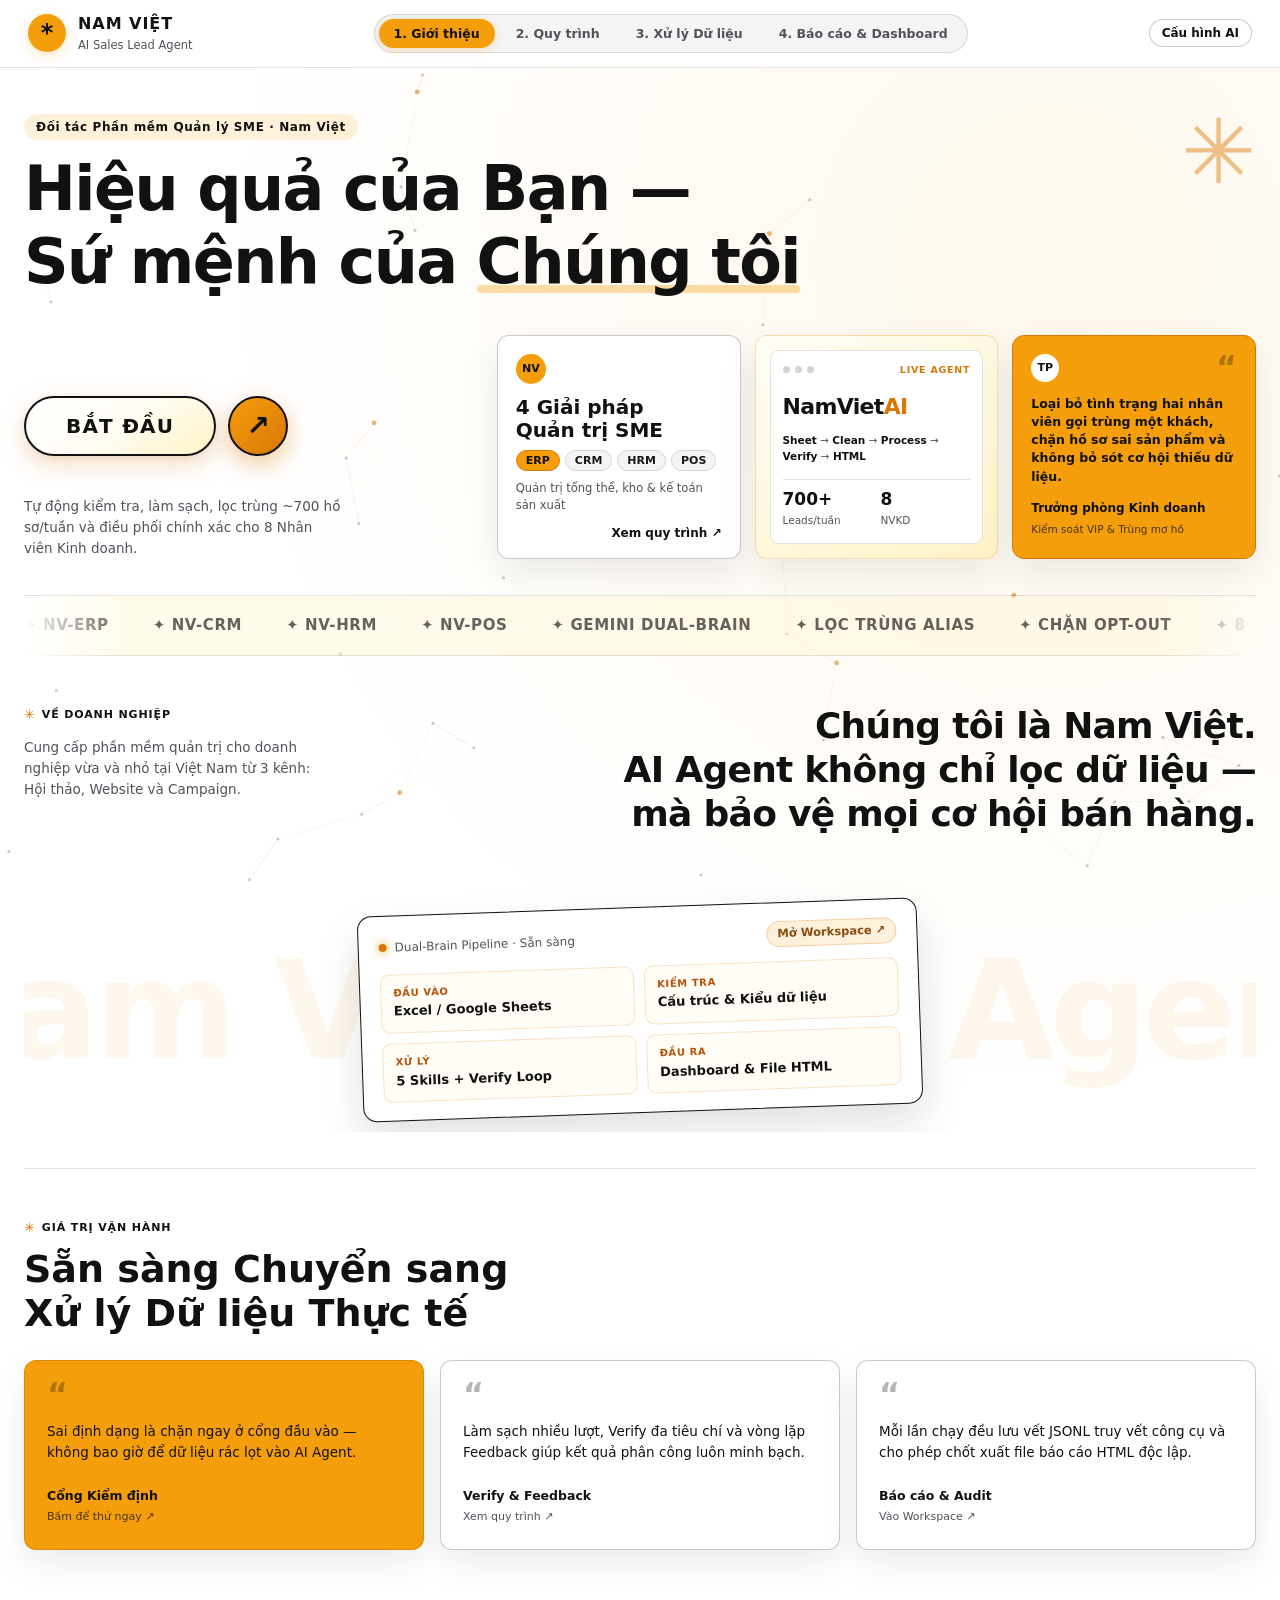
==== commit 76f80e47: "Add files via upload" ====
--- a/docs/index.html
+++ b/docs/index.html
@@ -1,837 +1,1152 @@
-<!DOCTYPE html>
-<html lang="vi">
-<head>
-  <meta charset="UTF-8" />
-  <meta name="viewport" content="width=device-width, initial-scale=1.0" />
-  <title>Nam Việt AI Agent | Điều phối Khách hàng B2B</title>
-  <link rel="stylesheet" href="styles.css" />
-</head>
-<body>
-  <!-- Live Interactive Animated Mesh Background -->
-  <canvas id="liveBgCanvas" aria-hidden="true"></canvas>
-
-  <!-- Minimalist Editorial Topbar -->
-  <header class="topbar">
-    <div class="brand" id="brandHomeBtn" title="Về trang mở đầu">
-      <div class="brand-mark">*</div>
-      <div>
-        <h1>NAM VIỆT</h1>
-        <p class="subtitle">AI Sales Lead Agent</p>
-      </div>
-    </div>
-
-    <nav class="top-nav">
-      <button class="nav-link active" id="navLandingBtn" type="button">1. Giới thiệu</button>
-      <button class="nav-link" id="navWorkflowBtn" type="button">2. Quy trình</button>
-      <button class="nav-link" id="navWorkspaceBtn" type="button">3. Xử lý Dữ liệu</button>
-      <button class="nav-link" id="navDashboardBtn" type="button">4. Báo cáo & Dashboard</button>
-    </nav>
-
-    <div class="topbar-actions">
-      <span id="brainBadge" class="badge badge-neutral">AI Brain...</span>
-      <span id="serverBadge" class="badge badge-neutral">Server...</span>
-      <button id="btnToggleLLM" class="btn btn-outline btn-sm" type="button">Cấu hình AI</button>
-    </div>
-  </header>
-
-  <!-- Dual-Brain Settings Drawer -->
-  <section id="llmPanel" class="panel collapsible hidden">
-    <div class="panel-header">
-      <h2>2 Bộ não API Gemini (Failover Tự động)</h2>
-      <div class="btn-group">
-        <button id="btnTestBrains" class="btn btn-secondary btn-sm" type="button">Kiểm tra Kết nối</button>
-        <button id="btnCloseLLM" class="btn btn-sm btn-outline" type="button">Đóng</button>
-      </div>
-    </div>
-    <div id="brainsListBox" class="hint mb-1"></div>
-    <div class="grid-4 mt-1">
-      <label class="field">
-        <span><input type="checkbox" id="llmEnabled" checked /> Bật Gemini Dual-Brain</span>
-      </label>
-      <label class="field">
-        <span>Model</span>
-        <input type="text" id="llmModel" value="gemini-3.5-flash-lite" />
-      </label>
-      <label class="field">
-        <span>Endpoint</span>
-        <input type="text" id="llmEndpoint" value="https://generativelanguage.googleapis.com/v1beta/openai/chat/completions" />
-      </label>
-      <label class="field">
-        <span>API Key riêng (Tùy chọn)</span>
-        <input type="password" id="llmApiKey" placeholder="Mặc định dùng 2 key trên Server" />
-      </label>
-    </div>
-    <div id="brainTestResult" class="hint mt-1"></div>
-  </section>
-
-  <!-- ===================================================================== -->
-  <!-- PAGE 1: EDITORIAL LANDING (THEO CẤU TRÚC ẢNH MẪU + TƯƠNG TÁC LIVE)    -->
-  <!-- ===================================================================== -->
-  <div id="landingView" class="page-view">
-    <main class="container">
-      <!-- HERO SECTION -->
-      <section class="hero-editorial">
-        <div class="hero-top-row">
-          <div>
-            <span class="hero-kicker">Đối tác Phần mềm Quản lý SME · Nam Việt</span>
-            <h2 class="hero-display">
-              Hiệu quả của Bạn –<br />
-              Sứ mệnh của Agent
-            </h2>
-          </div>
-          <div id="heroAsterisk" class="hero-asterisk" aria-hidden="true">✳</div>
-        </div>
-
-        <div class="hero-bottom-row">
-          <div class="hero-left-col">
-            <div class="cta-pill-group">
-              <button id="btnHeroStart" class="cta-pill-btn" type="button" title="Bắt đầu nhập dữ liệu và xử lý">
-                <span class="cta-white">BẮT ĐẦU</span>
-                <span class="cta-yellow-circle">↗</span>
-              </button>
-            </div>
-            <p class="hero-caption">
-              Tự động kiểm tra, làm sạch, lọc trùng ~700 hồ sơ/tuần và điều phối chính xác cho 8 Nhân viên Kinh doanh.
-            </p>
-          </div>
-
-          <!-- 3 Showcase Cards matching reference image (White / Live Mockup / Yellow) -->
-          <div class="hero-showcase-trio">
-            <article class="showcase-card card-white interactive-card">
-              <div class="card-icon-badge">NV</div>
-              <h3>4 Giải pháp<br />Quản trị SME</h3>
-              <div class="prod-pills">
-                <button type="button" class="hero-prod-pill active" data-prod="NV-ERP">ERP</button>
-                <button type="button" class="hero-prod-pill" data-prod="NV-CRM">CRM</button>
-                <button type="button" class="hero-prod-pill" data-prod="NV-HRM">HRM</button>
-                <button type="button" class="hero-prod-pill" data-prod="NV-POS">POS</button>
-              </div>
-              <p id="heroProdDetail" class="card-mini-note">Quản trị tổng thể, kho & kế toán sản xuất</p>
-              <button type="button" id="btnCardGoWorkflow" class="card-link-dark link-btn-clean">Xem quy trình ↗</button>
-            </article>
-
-            <article class="showcase-card card-mockup interactive-card" id="heroLivePreviewCard">
-              <div class="mockup-screen">
-                <div class="mockup-bar">
-                  <span></span><span></span><span></span>
-                  <small>LIVE AGENT</small>
-                </div>
-                <div class="mockup-brand">NamViet<span>AI</span></div>
-                <div class="mockup-flow-pills">
-                  <span>Sheet</span> → <span>Clean</span> → <span>Process</span> → <span>Verify</span> → <span>HTML</span>
-                </div>
-                <div class="mockup-stats-row">
-                  <div><strong>700+</strong><small>Leads/tuần</small></div>
-                  <div><strong>8</strong><small>NVKD</small></div>
-                </div>
-              </div>
-            </article>
-
-            <article class="showcase-card card-yellow interactive-card">
-              <div class="quote-row">
-                <span class="avatar-dot">TP</span>
-                <span class="quote-mark">“</span>
-              </div>
-              <p class="yellow-quote">
-                Loại bỏ tình trạng hai nhân viên gọi trùng một khách, chặn hồ sơ sai sản phẩm và không bỏ sót cơ hội thiếu dữ liệu.
-              </p>
-              <div class="quote-author">
-                <strong>Trưởng phòng Kinh doanh</strong>
-                <span>Kiểm soát VIP & Trùng mơ hồ</span>
-              </div>
-            </article>
-          </div>
-        </div>
-      </section>
-
-      <!-- CAPABILITY MARQUEE STRIP -->
-      <section class="ticker-strip" aria-label="Năng lực cốt lõi">
-        <div class="ticker-track">
-          <span>✦ NV-ERP</span>
-          <span>✦ NV-CRM</span>
-          <span>✦ NV-HRM</span>
-          <span>✦ NV-POS</span>
-          <span>✦ GEMINI DUAL-BRAIN</span>
-          <span>✦ LỌC TRÙNG ALIAS</span>
-          <span>✦ CHẶN OPT-OUT</span>
-          <span>✦ 8 NVKD THEO VÙNG</span>
-          <span>✦ XUẤT BÁO CÁO HTML</span>
-          <span>✦ NV-ERP</span>
-          <span>✦ NV-CRM</span>
-          <span>✦ NV-HRM</span>
-          <span>✦ NV-POS</span>
-          <span>✦ GEMINI DUAL-BRAIN</span>
-        </div>
-      </section>
-
-      <!-- ABOUT SECTION WITH GIANT WATERMARK & TILTED INTERACTIVE FRAME -->
-      <section class="about-editorial">
-        <div class="about-top-grid">
-          <div>
-            <span class="section-tag"><span class="star-yellow">✳</span> VỀ DOANH NGHIỆP</span>
-            <p class="about-sub">
-              Cung cấp phần mềm quản trị cho doanh nghiệp vừa và nhỏ tại Việt Nam từ 3 kênh: Hội thảo, Website và Campaign.
-            </p>
-          </div>
-          <h3 class="about-statement">
-            Chúng tôi là Nam Việt.<br />
-            AI Agent không chỉ lọc dữ liệu —<br />
-            mà bảo vệ mọi cơ hội bán hàng.
-          </h3>
-        </div>
-
-        <div class="watermark-stage">
-          <div class="giant-watermark" aria-hidden="true">Nam Việt AI ✳ Agent</div>
-          <div class="tilted-preview interactive-card" id="tiltedEnterWorkspace" title="Bấm để vào trang Nhập dữ liệu">
-            <div class="tilted-header">
-              <span class="live-dot"></span>
-              <span>Dual-Brain Pipeline · Sẵn sàng</span>
-              <span class="pill pill-yellow">Mở Workspace ↗</span>
-            </div>
-            <div class="tilted-grid">
-              <div class="t-box">
-                <small>ĐẦU VÀO</small>
-                <strong>Excel / Google Sheets</strong>
-              </div>
-              <div class="t-box">
-                <small>KIỂM TRA</small>
-                <strong>Cấu trúc & Kiểu dữ liệu</strong>
-              </div>
-              <div class="t-box">
-                <small>XỬ LÝ</small>
-                <strong>5 Skills + Verify Loop</strong>
-              </div>
-              <div class="t-box">
-                <small>ĐẦU RA</small>
-                <strong>Dashboard & File HTML</strong>
-              </div>
-            </div>
-          </div>
-        </div>
-      </section>
-
-      <!-- BOTTOM 3 TESTIMONIAL / VALUE CARDS (1 YELLOW + 2 CHARCOAL) -->
-      <section class="bottom-trio-section">
-        <span class="section-tag"><span class="star-yellow">✳</span> GIÁ TRỊ VẬN HÀNH</span>
-        <h3 class="trio-heading">Sẵn sàng Chuyển sang<br />Xử lý Dữ liệu Thực tế</h3>
-        <div class="trio-grid">
-          <article class="trio-card card-yellow interactive-card" data-nav-target="workspace" style="cursor:pointer;">
-            <span class="quote-mark">“</span>
-            <p>Sai định dạng là chặn ngay ở cổng đầu vào — không bao giờ để dữ liệu rác lọt vào AI Agent.</p>
-            <footer><strong>Cổng Kiểm định</strong><span>Bấm để thử ngay ↗</span></footer>
-          </article>
-          <article class="trio-card card-charcoal interactive-card" data-nav-target="workflow" style="cursor:pointer;">
-            <span class="quote-mark">“</span>
-            <p>Làm sạch nhiều lượt, Verify đa tiêu chí và vòng lặp Feedback giúp kết quả phân công luôn minh bạch.</p>
-            <footer><strong>Verify & Feedback</strong><span>Xem quy trình ↗</span></footer>
-          </article>
-          <article class="trio-card card-charcoal interactive-card" data-nav-target="workspace" style="cursor:pointer;">
-            <span class="quote-mark">“</span>
-            <p>Mỗi lần chạy đều lưu vết JSONL truy vết công cụ và cho phép chốt xuất file báo cáo HTML độc lập.</p>
-            <footer><strong>Báo cáo & Audit</strong><span>Vào Workspace ↗</span></footer>
-          </article>
-        </div>
-      </section>
-    </main>
-  </div>
-
-  <!-- ===================================================================== -->
-  <!-- PAGE 2: WORKFLOW PAGE (TRANG RIÊNG GIỚI THIỆU & TƯƠNG TÁC QUY TRÌNH)  -->
-  <!-- ===================================================================== -->
-  <div id="workflowView" class="page-view hidden">
-    <main class="container">
-      <section id="introWorkflowSection" class="workflow-editorial" style="padding-top:10px;">
-        <div class="wf-head-row">
-          <div>
-            <span class="section-tag"><span class="star-yellow">✳</span> TRANG 2 · QUY TRÌNH LÀM VIỆC CỦA AGENT</span>
-            <h2 class="hero-display" style="font-size:clamp(28px,3.6vw,44px);margin-top:8px;">
-              6 Bước Kiểm soát Khép kín
-            </h2>
-          </div>
-          <div class="btn-group">
-            <button id="btnWorkflowBackLanding" class="btn btn-outline" type="button">← Về Giới thiệu</button>
-            <button id="btnBottomStart" class="cta-pill-btn" type="button">
-              <span class="cta-white">SANG TRANG NHẬP DỮ LIỆU</span>
-              <span class="cta-yellow-circle">↗</span>
-            </button>
-          </div>
-        </div>
-
-        <div class="wf-split-grid">
-          <div class="wf-left-preview">
-            <p class="hint">Di chuột hoặc bấm từng bước [1]–[6] để xem chi tiết; bấm mũi tên để vào thẳng bước nhập dữ liệu.</p>
-            <div id="wfPreviewScreen" class="wf-preview-screen interactive-card"></div>
-          </div>
-
-          <div class="wf-numbered-list">
-            <div class="wf-list-item active" data-step="1">
-              <span class="wf-idx">[1]</span>
-              <div class="wf-item-body">
-                <strong>Nhận File Excel / Google Sheets</strong>
-                <small>Hỗ trợ CSV, XLSX nhiều sheet và link Google Sheets công khai.</small>
-              </div>
-              <span class="wf-item-arrow">↗</span>
-            </div>
-
-            <div class="wf-list-item" data-step="2">
-              <span class="wf-idx">[2]</span>
-              <div class="wf-item-body">
-                <strong>Kiểm tra Định dạng (Đầu vào hợp lệ?)</strong>
-                <small>Không hợp lệ → Báo lỗi từng dòng/cột để sửa hoặc gửi lại file.</small>
-              </div>
-              <span class="wf-item-arrow">↗</span>
-            </div>
-
-            <div class="wf-list-item" data-step="3">
-              <span class="wf-idx">[3]</span>
-              <div class="wf-item-body">
-                <strong>Làm sạch Dữ liệu (Đã sạch & ổn?)</strong>
-                <small>Chuẩn hóa SĐT, email, ngày, khu vực; cho phép làm sạch lại.</small>
-              </div>
-              <span class="wf-item-arrow">↗</span>
-            </div>
-
-            <div class="wf-list-item" data-step="4">
-              <span class="wf-idx">[4]</span>
-              <div class="wf-item-body">
-                <strong>Process (AI Agent 5 Skills + Gemini)</strong>
-                <small>Lọc trùng viết tắt, lịch sử chặn, chấm ưu tiên và gán 8 NVKD.</small>
-              </div>
-              <span class="wf-item-arrow">↗</span>
-            </div>
-
-            <div class="wf-list-item" data-step="5">
-              <span class="wf-idx">[5]</span>
-              <div class="wf-item-body">
-                <strong>Verify & Feedback cho Process</strong>
-                <small>Kiểm chứng 5 tiêu chí; chưa đạt sẽ gửi Feedback để chạy lại.</small>
-              </div>
-              <span class="wf-item-arrow">↗</span>
-            </div>
-
-            <div class="wf-list-item" data-step="6">
-              <span class="wf-idx">[6]</span>
-              <div class="wf-item-body">
-                <strong>Dashboard, Chốt Kết quả & Xuất HTML</strong>
-                <small>Duyệt ca Trưởng phòng, chốt kết quả và tải báo cáo HTML.</small>
-              </div>
-              <span class="wf-item-arrow">↗</span>
-            </div>
-          </div>
-        </div>
-      </section>
-    </main>
-  </div>
-
-  <!-- ===================================================================== -->
-  <!-- PAGE 3: WORKSPACE (6 BƯỚC ĐÚNG THEO FLOWCHART)                        -->
-  <!-- ===================================================================== -->
-  <div id="workspaceView" class="page-view hidden">
-    <section class="workflow-bar">
-      <button id="btnBackLanding" class="btn btn-outline btn-sm" type="button">← Giới thiệu</button>
-      <button id="btnBackWorkflow" class="btn btn-outline btn-sm" type="button">← Quy trình</button>
-      <div class="wf-step active" data-wf="1" id="wfStepInput">
-        <span class="wf-num">1</span>
-        <div>
-          <strong>Nạp Sheet / File</strong>
-          <small>Excel / CSV / GSheet</small>
-        </div>
-      </div>
-      <div class="wf-arrow">→</div>
-      <div class="wf-step" data-wf="2" id="wfStepValidation">
-        <span class="wf-num">2</span>
-        <div>
-          <strong>Đầu vào hợp lệ?</strong>
-          <small>Kiểm tra cấu trúc</small>
-        </div>
-      </div>
-      <div class="wf-arrow">→</div>
-      <div class="wf-step" data-wf="3" id="wfStepClean">
-        <span class="wf-num">3</span>
-        <div>
-          <strong>Làm sạch Dữ liệu</strong>
-          <small>Đã sạch & ổn?</small>
-        </div>
-      </div>
-      <div class="wf-arrow">→</div>
-      <div class="wf-step" data-wf="4" id="wfStepProcess">
-        <span class="wf-num">4</span>
-        <div>
-          <strong>Process</strong>
-          <small>AI Agent xử lý</small>
-        </div>
-      </div>
-      <div class="wf-arrow">→</div>
-      <div class="wf-step" data-wf="5" id="wfStepVerify">
-        <span class="wf-num">5</span>
-        <div>
-          <strong>Verify</strong>
-          <small>Đạt / Feedback</small>
-        </div>
-      </div>
-      <div class="wf-arrow">→</div>
-      <div class="wf-step" data-wf="6" id="wfStepReport">
-        <span class="wf-num">6</span>
-        <div>
-          <strong>Báo cáo & HTML</strong>
-          <small>Chốt kết quả</small>
-        </div>
-      </div>
-    </section>
-
-    <main class="container">
-      <!-- BƯỚC 1: NHẬN FILE EXCEL HOẶC GOOGLE SHEETS -->
-      <section class="panel" id="stepInputPanel">
-        <div class="panel-header">
-          <div>
-            <h2>1. Nhận File Excel / CSV hoặc Google Sheets</h2>
-            <small id="inputSummaryLine" class="hint hidden"></small>
-          </div>
-          <div class="btn-group">
-            <button id="btnToggleInputPanel" class="btn btn-outline btn-sm hidden" type="button">Đổi file / Mở lại</button>
-            <button id="btnLoadValidSample" class="btn btn-secondary btn-sm" type="button">Mẫu Chuẩn</button>
-            <button id="btnLoadInvalidSample" class="btn btn-warning btn-sm" type="button">Mẫu Sai Định dạng</button>
-            <button id="btnGen700" class="btn btn-outline btn-sm" type="button">Test 700 Leads</button>
-            <button id="btnDownloadTemplate" class="btn btn-outline btn-sm" type="button">Tải File Mẫu</button>
-          </div>
-        </div>
-
-        <div id="inputPanelBody">
-          <div class="input-grid">
-          <div class="input-card">
-            <h3>Tải lên File CSV / XLSX</h3>
-            <div id="dropZone" class="drop-zone">
-              <input type="file" id="fileInput" accept=".csv,.xlsx,.xls" hidden />
-              <p><strong>Kéo thả file vào đây</strong> hoặc <button id="btnChooseFile" type="button" class="link-btn">chọn từ máy</button></p>
-              <small id="fileInfoText">Hỗ trợ .csv, .xlsx</small>
-            </div>
-          </div>
-
-          <div class="input-card">
-            <h3>Hoặc Link Google Sheets</h3>
-            <p class="hint">Đặt quyền xem công khai trước khi tải.</p>
-            <div class="gsheet-row">
-              <input type="url" id="gsheetUrl" placeholder="https://docs.google.com/spreadsheets/d/..." />
-              <button id="btnFetchGSheet" class="btn btn-primary" type="button">Tải Sheet</button>
-            </div>
-            <div id="gsheetStatus" class="hint mt-1"></div>
-          </div>
-        </div>
-
-        <!-- File / Google Sheet Upload Progress Bar -->
-        <div id="uploadProgressBox" class="upload-progress-box hidden mt-2">
-          <div class="flex-between">
-            <span id="uploadProgressLabel" class="hint" style="margin:0;color:var(--white);font-weight:600;">Đang tải dữ liệu...</span>
-            <strong id="uploadProgressPct" style="color:#854d0e;font-size:14px;">0%</strong>
-          </div>
-          <div class="upload-progress-track mt-1">
-            <div id="uploadProgressBar" class="upload-progress-fill" style="width:0%;"></div>
-          </div>
-        </div>
-        </div>
-      </section>
-
-      <!-- BƯỚC 2: KIỂM TRA ĐỊNH DẠNG (ĐẦU VÀO HỢP LỆ?) -->
-      <section id="validationSection" class="panel hidden">
-        <div class="panel-header">
-          <div>
-            <h2>2. Kiểm tra Định dạng (<span id="previewCount">0</span> dòng)</h2>
-            <small id="validationSummaryLine" class="hint hidden"></small>
-          </div>
-          <div class="btn-group">
-            <button id="btnToggleErrorDetails" class="btn btn-outline btn-sm hidden" type="button">Xem lỗi (0)</button>
-            <button id="btnAutoFixCommon" class="btn btn-warning btn-sm hidden" type="button">Tự động Sửa lỗi</button>
-            <button id="btnRevalidate" class="btn btn-secondary btn-sm" type="button">Kiểm tra lại</button>
-            <button id="btnGoToClean" class="btn btn-neon btn-sm hidden" type="button">Next: Làm sạch →</button>
-          </div>
-        </div>
-
-        <div id="validationBody">
-          <div id="validationBanner" class="alert"></div>
-
-          <!-- Repair Log after Agent Format Repair Skill runs -->
-          <div id="repairLogBox" class="subpanel hidden mb-1">
-            <h3>Nhật ký Sửa lỗi Định dạng</h3>
-            <ul id="repairLogList" class="clean-list"></ul>
-          </div>
-
-          <div id="validationErrorBox" class="hidden">
-            <h3>Chi tiết Lỗi định dạng</h3>
-            <div class="table-wrap max-h-240">
-              <table class="data-table" id="errorTable">
-                <thead>
-                  <tr>
-                    <th>Dòng</th>
-                    <th>Mã Lead</th>
-                    <th>Cột</th>
-                    <th>Giá trị lỗi</th>
-                    <th>Lý do</th>
-                    <th>Cách sửa</th>
-                  </tr>
-                </thead>
-                <tbody></tbody>
-              </table>
-            </div>
-          </div>
-
-          <div id="validationWarningBox" class="subpanel hidden mt-1">
-            <div class="flex-between">
-              <div>
-                <h3 style="margin-bottom:2px;">Có thông tin còn thiếu</h3>
-                <p class="hint" style="margin:0;">Bổ sung ở bảng dưới hoặc bỏ qua để sang bước tiếp theo.</p>
-              </div>
-              <div class="btn-group">
-                <button id="btnToggleWarnings" class="btn btn-outline btn-sm" type="button">Xem chi tiết thiếu</button>
-                <button id="btnSkipMissingAndNext" class="btn btn-neon btn-sm" type="button">Không cần thiết → Next →</button>
-              </div>
-            </div>
-            <ul id="warningList" class="warning-list mt-1 hidden"></ul>
-          </div>
-
-          <details id="previewDetails" class="mt-2">
-            <summary class="hint" style="cursor:pointer;font-weight:600;color:var(--accent);">
-              Xem / Sửa trực tiếp bảng dữ liệu (bấm vào ô để sửa)
-            </summary>
-            <div class="table-wrap max-h-320 mt-1">
-              <table class="data-table editable-table" id="previewTable">
-                <thead></thead>
-                <tbody></tbody>
-              </table>
-            </div>
-          </details>
-        </div>
-      </section>
-
-      <!-- BƯỚC 3: LÀM SẠCH DỮ LIỆU (DỮ LIỆU ĐÃ SẠCH VÀ ỔN?) -->
-      <section id="cleaningSection" class="panel hidden">
-        <div class="panel-header">
-          <h2>3. Làm sạch Dữ liệu</h2>
-          <div class="btn-group">
-            <button id="btnCleanRetry" class="btn btn-outline btn-sm" type="button">Làm sạch lại ↻</button>
-            <button id="btnCleanDeep" class="btn btn-secondary btn-sm" type="button">Làm sạch sâu (Điền thiếu tự động)</button>
-            <button id="btnProceedProcess" class="btn btn-neon" type="button" disabled>Đã sạch & ổn → Chạy Process ▶</button>
-          </div>
-        </div>
-
-        <div id="cleaningBanner" class="alert"></div>
-        <div class="kpi-grid" id="cleaningStatsGrid"></div>
-
-        <div class="two-col mt-2">
-          <div class="subpanel">
-            <h3>Kết quả Làm sạch</h3>
-            <ul id="cleanLogList" class="clean-list"></ul>
-          </div>
-          <div class="subpanel">
-            <h3>Điểm cần Lưu ý</h3>
-            <ul id="cleanWarnList" class="clean-list"></ul>
-          </div>
-        </div>
-      </section>
-
-      <!-- BƯỚC 4 & 5: PROCESS -> VERIFY -> FEEDBACK CHO PROCESS -->
-      <section id="processVerifySection" class="panel hidden">
-        <div class="panel-header">
-          <div>
-            <h2>4–5. Process & Verify Kết quả</h2>
-            <small id="processStatusText" class="hint">Sẵn sàng chạy AI Agent.</small>
-          </div>
-          <div class="btn-group">
-            <button id="btnRunAgent" class="btn btn-outline btn-sm" type="button">Chạy lại Process ↻</button>
-            <button id="btnOpenDashboard" class="btn btn-neon hidden" type="button">Đạt yêu cầu → Mở Báo cáo & Dashboard →</button>
-          </div>
-        </div>
-
-        <div id="verifyBanner" class="alert hidden"></div>
-        <div id="verifyChecksGrid" class="verify-grid"></div>
-
-        <div id="verifyFeedbackBox" class="subpanel mt-2">
-          <div class="flex-between">
-            <h3>Chưa đạt? Gửi Feedback cho Process thực hiện lại</h3>
-            <div class="btn-group">
-              <button type="button" class="btn btn-outline btn-sm fb-chip" data-fb="Siết chặt ngưỡng nhận diện trùng tên công ty">Siết lọc trùng</button>
-              <button type="button" class="btn btn-outline btn-sm fb-chip" data-fb="Ưu tiên cân bằng tải đều cho 8 NVKD và rà kỹ ca VIP">Cân bằng tải & VIP</button>
-              <button type="button" class="btn btn-outline btn-sm fb-chip" data-fb="Viết câu hỏi bổ sung ngắn gọn, thực tế hơn cho khách thiếu dữ liệu">Tối ưu câu hỏi</button>
-            </div>
-          </div>
-          <div class="gsheet-row mt-1">
-            <input type="text" id="verifyFeedbackInput" placeholder="Nhập góp ý điều chỉnh cho Process (VD: siết lọc trùng, nhấn mạnh giải pháp ERP...)" />
-            <button id="btnSendFeedback" class="btn btn-warning" type="button">Feedback cho Process ↻</button>
-          </div>
-          <div id="feedbackHistoryText" class="hint mt-1"></div>
-        </div>
-      </section>
-    </main>
-  </div>
-
-  <!-- ===================================================================== -->
-  <!-- PAGE 4: DASHBOARD & BÁO CÁO (TRANG RIÊNG BIỆT KHI CÓ KẾT QUẢ)         -->
-  <!-- ===================================================================== -->
-  <div id="dashboardView" class="page-view hidden">
-    <main class="container dashboard-container">
-      <div class="dashboard-header-bar flex-between mb-2">
-        <div class="dash-title-group">
-          <div class="dash-badge-row">
-            <span class="pill pill-yellow"><span class="pulse-beacon"></span> TRANG 4 · BÁO CÁO & DASHBOARD</span>
-            <span id="runMetaText" class="hint" style="margin:0;"></span>
-          </div>
-          <h2 class="dash-main-heading">Trung tâm Điều phối & Phân tích Kết quả</h2>
-        </div>
-        <div class="btn-group">
-          <button id="btnBackToWorkspace" class="btn btn-outline btn-sm" type="button">← Quay lại Xử lý Dữ liệu</button>
-          <button id="btnFinalizeAndExportHTML" class="btn btn-neon" type="button">Chốt kết quả & Xuất file HTML ✓</button>
-        </div>
-      </div>
-
-      <!-- BƯỚC 6: LẬP BÁO CÁO, DASHBOARD -> CHỐT KẾT QUẢ -> XUẤT HTML -->
-      <section id="resultsSection" class="panel dashboard-full-panel">
-        <div id="finalizeBar" class="finalize-bar">
-          <div>
-            <strong>Trạng thái Rà soát & Phê duyệt</strong>
-            <small class="hint" style="display:block;">Kiểm tra các chỉ số, biểu đồ và danh sách phân công trước khi chốt kết quả.</small>
-          </div>
-          <div class="btn-group">
-            <span id="finalizeStatusPill" class="pill pill-amber">Chưa chốt kết quả</span>
-            <button id="btnUnfinalize" class="btn btn-outline btn-sm hidden" type="button">Mở lại rà soát</button>
-          </div>
-        </div>
-
-        <div id="finalizedBanner" class="alert alert-success hidden">
-          <strong>Hoàn tất!</strong> Đã chốt kết quả và xuất báo cáo HTML thành công.
-          <button id="btnRedownloadHTML" class="btn btn-outline btn-sm" type="button" style="margin-left:10px;">Tải lại file HTML</button>
-        </div>
-
-        <div class="panel-header mt-1">
-          <div class="tabs" style="margin-bottom:0;border-bottom:none;padding-bottom:0;">
-            <button class="tab-btn active" data-tab="tabOverview">Tổng quan</button>
-            <button class="tab-btn" data-tab="tabCustomers">Khách hàng</button>
-            <button class="tab-btn" data-tab="tabActionQueues">Duyệt & Công việc <span id="badgeManagerCount" class="pill pill-amber">0</span></button>
-            <button class="tab-btn" data-tab="tabTrace">Log Truy vết</button>
-            <button class="tab-btn" data-tab="tabSelfTest">Tự Kiểm thử</button>
-            <button class="tab-btn" data-tab="tabConfig">Cấu hình</button>
-          </div>
-          <div class="btn-group">
-            <button id="btnExportCustomersCSV" class="btn btn-outline btn-sm" type="button">CSV Khách</button>
-            <button id="btnExportTasksCSV" class="btn btn-outline btn-sm" type="button">CSV Việc</button>
-            <button id="btnExportAuditJSONL" class="btn btn-outline btn-sm" type="button">Log JSONL</button>
-          </div>
-        </div>
-
-        <!-- TAB 1: OVERVIEW -->
-        <div id="tabOverview" class="tab-content active mt-2">
-          <div id="kpiGrid" class="kpi-grid"></div>
-
-          <!-- Visual Charts Grid: 4-Card Balanced Full-Fill Grid (Tròn - Cột đứng - Thanh SP - Thanh Trạng thái) -->
-          <div class="charts-grid-4 mt-2">
-            <div class="subpanel chart-card interactive-panel">
-              <div class="flex-between chart-header">
-                <h3><span class="star-yellow">✳</span> Biểu đồ Tròn · Tỷ lệ Ưu tiên</h3>
-                <span class="pill pill-yellow">Tròn</span>
-              </div>
-              <div class="chart-inner-box">
-                <div id="priorityDonutChart" class="donut-wrap"></div>
-              </div>
-            </div>
-
-            <div class="subpanel chart-card interactive-panel">
-              <div class="flex-between chart-header">
-                <h3><span class="star-yellow">✳</span> Biểu đồ Cột · Phân bổ Khu vực</h3>
-                <span class="pill pill-yellow">Cột đứng</span>
-              </div>
-              <div class="chart-inner-box">
-                <div id="regionColumnChart" class="col-chart-container"></div>
-              </div>
-            </div>
-
-            <div class="subpanel chart-card interactive-panel">
-              <div class="flex-between chart-header">
-                <h3><span class="star-yellow">✳</span> Biểu đồ Thanh · Nhóm Sản phẩm</h3>
-                <span class="pill pill-yellow">Thanh ngang</span>
-              </div>
-              <div class="chart-inner-box">
-                <div id="productBarsChart" class="bars-container"></div>
-              </div>
-            </div>
-
-            <div class="subpanel chart-card interactive-panel">
-              <div class="flex-between chart-header">
-                <h3><span class="star-yellow">✳</span> Biểu đồ Thanh · Trạng thái Điều phối</h3>
-                <span class="pill pill-yellow">Thanh ngang</span>
-              </div>
-              <div class="chart-inner-box">
-                <div id="statusBarsChart" class="bars-container"></div>
-              </div>
-            </div>
-          </div>
-
-          <!-- Staff Load Visual Chart -->
-          <div class="subpanel chart-card interactive-panel mt-2">
-            <div class="flex-between">
-              <h3><span class="star-yellow">✳</span> Biểu đồ Thanh Ngang Xếp chồng · Tải 8 NVKD (Hiện có / Giao mới / Chờ duyệt)</h3>
-              <div class="legend-inline">
-                <span><i class="lg-dot" style="background:#52525b"></i>Hiện có</span>
-                <span><i class="lg-dot" style="background:#34d399"></i>Giao mới</span>
-                <span><i class="lg-dot" style="background:#f2ea00"></i>Chờ duyệt</span>
-              </div>
-            </div>
-            <div id="staffLoadChart" class="staff-chart-list mt-1"></div>
-          </div>
-
-          <!-- Detailed Business Report & Executive Brief -->
-          <div class="two-col mt-2">
-            <div class="subpanel interactive-panel">
-              <h3><span class="star-yellow">✳</span> Báo cáo Chi tiết Kinh doanh</h3>
-              <div id="detailedReportBox" class="detailed-report-box"></div>
-            </div>
-            <div class="subpanel interactive-panel">
-              <div class="flex-between">
-                <h3><span class="star-yellow">✳</span> Tóm tắt Điều hành (AI Brief)</h3>
-                <span class="pill pill-green"><span class="pulse-beacon"></span> Live Sync</span>
-              </div>
-              <div id="executiveBriefBox" class="brief-box"></div>
-            </div>
-          </div>
-
-          <div class="subpanel mt-2">
-            <h3>Bảng Tổng hợp Phân công 8 NVKD</h3>
-            <div class="table-wrap">
-              <table class="data-table" id="staffStatsTable">
-                <thead>
-                  <tr>
-                    <th>Mã NV</th>
-                    <th>Nhân viên</th>
-                    <th>Khu vực</th>
-                    <th>Ngành</th>
-                    <th>Hiện có</th>
-                    <th>Giao mới</th>
-                    <th>Chờ duyệt</th>
-                    <th>Tổng / Định mức</th>
-                    <th>Trạng thái</th>
-                  </tr>
-                </thead>
-                <tbody></tbody>
-              </table>
-            </div>
-          </div>
-        </div>
-
-        <!-- TAB 2: CUSTOMERS -->
-        <div id="tabCustomers" class="tab-content mt-2">
-          <div class="filter-bar">
-            <input type="text" id="filterSearch" placeholder="Tìm công ty, mã KH, lead, SĐT..." />
-            <select id="filterPriority">
-              <option value="">Tất cả ưu tiên</option>
-              <option value="Cao">Cao</option>
-              <option value="Trung bình">Trung bình</option>
-              <option value="Thấp">Thấp</option>
-              <option value="Không liên hệ lại">Không liên hệ lại</option>
-            </select>
-            <select id="filterStatus">
-              <option value="">Tất cả trạng thái</option>
-              <option value="assigned">Đã phân công</option>
-              <option value="manager_review">Chờ Trưởng phòng</option>
-              <option value="unassigned">Chưa có NVKD</option>
-              <option value="do_not_contact">Ngừng liên hệ</option>
-            </select>
-          </div>
-
-          <div class="table-wrap">
-            <table class="data-table" id="customersTable">
-              <thead>
-                <tr>
-                  <th>Khách hàng</th>
-                  <th>Bản ghi nguồn</th>
-                  <th>Nhu cầu & Thiếu</th>
-                  <th>Ưu tiên & Lý do</th>
-                  <th>NVKD & Việc tiếp theo</th>
-                  <th>Bản nháp</th>
-                </tr>
-              </thead>
-              <tbody></tbody>
-            </table>
-          </div>
-        </div>
-
-        <!-- TAB 3: ACTION QUEUES -->
-        <div id="tabActionQueues" class="tab-content mt-2">
-          <div class="subpanel">
-            <h3>Cần Trưởng phòng Quyết định</h3>
-            <div id="managerDecisionCards" class="cards-list"></div>
-          </div>
-
-          <div class="two-col mt-2">
-            <div class="subpanel">
-              <h3>Chưa có NVKD phù hợp</h3>
-              <div id="unassignedCards" class="cards-list"></div>
-            </div>
-            <div class="subpanel">
-              <h3>Không liên hệ lại</h3>
-              <div id="doNotContactCards" class="cards-list"></div>
-            </div>
-          </div>
-
-          <div class="subpanel mt-2">
-            <h3>Công việc theo Nhân viên</h3>
-            <div id="salesTasksByStaff"></div>
-          </div>
-        </div>
-
-        <!-- TAB 4: TRACE -->
-        <div id="tabTrace" class="tab-content mt-2">
-          <div class="flex-between">
-            <h3>Nhật ký Thực thi Agent (Tool-Calling Trace)</h3>
-            <button id="btnRefreshLogs" class="btn btn-outline btn-sm" type="button">Làm mới Log</button>
-          </div>
-          <div id="traceTimeline" class="trace-timeline mt-1"></div>
-          <div class="subpanel mt-2">
-            <h4>File Log trên Server (<code>logs/</code>)</h4>
-            <ul id="diskLogsList" class="disk-logs-list"></ul>
-          </div>
-        </div>
-
-        <!-- TAB 5: SELF-TEST -->
-        <div id="tabSelfTest" class="tab-content mt-2">
-          <div class="flex-between">
-            <h3>Tự Kiểm thử Quy tắc Nghiệp vụ</h3>
-            <button id="btnRunSelfTests" class="btn btn-neon btn-sm" type="button">Chạy Kiểm thử ▶</button>
-          </div>
-          <div id="selfTestResults" class="mt-2"></div>
-        </div>
-
-        <!-- TAB 6: CONFIG -->
-        <div id="tabConfig" class="tab-content mt-2">
-          <div class="flex-between">
-            <h3>Cấu hình Quy tắc (JSON)</h3>
-            <div class="btn-group">
-              <button id="btnSaveConfig" class="btn btn-primary btn-sm" type="button">Lưu</button>
-              <button id="btnResetConfig" class="btn btn-outline btn-sm" type="button">Tải lại</button>
-            </div>
-          </div>
-          <textarea id="configEditor" class="code-editor mt-1" spellcheck="false"></textarea>
-          <div id="configSaveStatus" class="hint mt-1"></div>
-        </div>
-      </section>
-    </main>
-  </div>
-
-  <!-- Modal -->
-  <div id="draftModal" class="modal hidden">
-    <div class="modal-backdrop"></div>
-    <div class="modal-card">
-      <div class="modal-header">
-        <h3 id="modalTitle">Bản nháp Thông điệp</h3>
-        <button id="btnCloseModal" class="btn btn-sm btn-outline" type="button">Đóng</button>
-      </div>
-      <textarea id="modalDraftText" rows="8" class="modal-textarea"></textarea>
-      <div class="modal-footer">
-        <button id="btnCopyDraft" class="btn btn-neon btn-sm" type="button">Sao chép</button>
-      </div>
-    </div>
-  </div>
-
-  <script src="js/validator.js"></script>
-  <script src="js/skills.js"></script>
-  <script src="js/agent_engine.js"></script>
-  <script src="js/live_ui.js"></script>
-  <script src="js/app.js"></script>
-</body>
-</html>
+<!DOCTYPE html>
+<html lang="vi">
+<head>
+  <meta charset="UTF-8" />
+  <meta name="viewport" content="width=device-width, initial-scale=1.0" />
+  <title>Nam Việt AI Agent | Điều phối Khách hàng B2B</title>
+  <link rel="stylesheet" href="styles.css" />
+</head>
+<body>
+  <!-- Live Interactive Animated Mesh Background -->
+  <canvas id="liveBgCanvas" aria-hidden="true"></canvas>
+
+  <!-- Minimalist Editorial Topbar -->
+  <header class="topbar">
+    <div class="brand" id="brandHomeBtn" title="Về trang mở đầu">
+      <div class="brand-mark">*</div>
+      <div>
+        <h1>NAM VIỆT</h1>
+        <p class="subtitle">AI Sales Lead Agent</p>
+      </div>
+    </div>
+
+    <nav class="top-nav">
+      <button class="nav-link active" id="navLandingBtn" type="button">1. Giới thiệu</button>
+      <button class="nav-link" id="navWorkflowBtn" type="button">2. Quy trình</button>
+      <button class="nav-link" id="navWorkspaceBtn" type="button">3. Xử lý Dữ liệu</button>
+      <button class="nav-link" id="navDashboardBtn" type="button">4. Báo cáo & Dashboard</button>
+    </nav>
+
+    <div class="topbar-actions">
+      <span id="brainBadge" class="badge badge-neutral hidden" style="display:none;">AI Brain...</span>
+      <span id="serverBadge" class="badge badge-neutral hidden" style="display:none;">Server...</span>
+      <button id="btnToggleLLM" class="btn btn-outline btn-sm" type="button">Cấu hình AI</button>
+    </div>
+  </header>
+
+  <!-- Dual-Brain Settings Drawer -->
+  <section id="llmPanel" class="panel collapsible hidden">
+    <div class="panel-header">
+      <h2>2 Bộ não API Gemini (Failover Tự động)</h2>
+      <div class="btn-group">
+        <button id="btnTestBrains" class="btn btn-secondary btn-sm" type="button">Kiểm tra Kết nối</button>
+        <button id="btnCloseLLM" class="btn btn-sm btn-outline" type="button">Đóng</button>
+      </div>
+    </div>
+    <div id="brainsListBox" class="hint mb-1"></div>
+    <div class="grid-4 mt-1">
+      <label class="field">
+        <span><input type="checkbox" id="llmEnabled" checked /> Bật Gemini Dual-Brain</span>
+      </label>
+      <label class="field">
+        <span>Model</span>
+        <input type="text" id="llmModel" value="gemini-3.5-flash-lite" />
+      </label>
+      <label class="field">
+        <span>Endpoint</span>
+        <input type="text" id="llmEndpoint" value="https://generativelanguage.googleapis.com/v1beta/openai/chat/completions" />
+      </label>
+      <label class="field">
+        <span>API Key riêng (Tùy chọn)</span>
+        <input type="password" id="llmApiKey" placeholder="Mặc định dùng 2 key trên Server" />
+      </label>
+    </div>
+    <div id="brainTestResult" class="hint mt-1"></div>
+  </section>
+
+  <!-- ===================================================================== -->
+  <!-- PAGE 1: EDITORIAL LANDING (THEO CẤU TRÚC ẢNH MẪU + TƯƠNG TÁC LIVE)    -->
+  <!-- ===================================================================== -->
+  <div id="landingView" class="page-view">
+    <main class="container">
+      <!-- HERO SECTION -->
+      <section class="hero-editorial">
+        <div class="hero-top-row">
+          <div>
+            <span class="hero-kicker">Đối tác Phần mềm Quản lý SME · Nam Việt</span>
+            <h2 class="hero-display">
+              Hiệu quả của Bạn —<br />
+              Sứ mệnh của <span class="hero-brand-highlight">Chúng tôi</span>
+            </h2>
+          </div>
+          <div id="heroAsterisk" class="hero-asterisk" aria-hidden="true">✳</div>
+        </div>
+
+        <div class="hero-bottom-row">
+          <div class="hero-left-col">
+            <div class="cta-pill-group">
+              <button id="btnHeroStart" class="cta-pill-btn" type="button" title="Bắt đầu nhập dữ liệu và xử lý">
+                <span class="cta-white">BẮT ĐẦU</span>
+                <span class="cta-yellow-circle">↗</span>
+              </button>
+            </div>
+            <p class="hero-caption">
+              Tự động kiểm tra, làm sạch, lọc trùng ~700 hồ sơ/tuần và điều phối chính xác cho 8 Nhân viên Kinh doanh.
+            </p>
+          </div>
+
+          <!-- 3 Showcase Cards matching reference image (White / Live Mockup / Yellow) -->
+          <div class="hero-showcase-trio">
+            <article class="showcase-card card-white interactive-card">
+              <div class="card-icon-badge">NV</div>
+              <h3>4 Giải pháp<br />Quản trị SME</h3>
+              <div class="prod-pills">
+                <button type="button" class="hero-prod-pill active" data-prod="NV-ERP">ERP</button>
+                <button type="button" class="hero-prod-pill" data-prod="NV-CRM">CRM</button>
+                <button type="button" class="hero-prod-pill" data-prod="NV-HRM">HRM</button>
+                <button type="button" class="hero-prod-pill" data-prod="NV-POS">POS</button>
+              </div>
+              <p id="heroProdDetail" class="card-mini-note">Quản trị tổng thể, kho & kế toán sản xuất</p>
+              <button type="button" id="btnCardGoWorkflow" class="card-link-dark link-btn-clean">Xem quy trình ↗</button>
+            </article>
+
+            <article class="showcase-card card-mockup interactive-card" id="heroLivePreviewCard">
+              <div class="mockup-screen">
+                <div class="mockup-bar">
+                  <span></span><span></span><span></span>
+                  <small>LIVE AGENT</small>
+                </div>
+                <div class="mockup-brand">NamViet<span>AI</span></div>
+                <div class="mockup-flow-pills">
+                  <span>Sheet</span> → <span>Clean</span> → <span>Process</span> → <span>Verify</span> → <span>HTML</span>
+                </div>
+                <div class="mockup-stats-row">
+                  <div><strong>700+</strong><small>Leads/tuần</small></div>
+                  <div><strong>8</strong><small>NVKD</small></div>
+                </div>
+              </div>
+            </article>
+
+            <article class="showcase-card card-yellow interactive-card">
+              <div class="quote-row">
+                <span class="avatar-dot">TP</span>
+                <span class="quote-mark">“</span>
+              </div>
+              <p class="yellow-quote">
+                Loại bỏ tình trạng hai nhân viên gọi trùng một khách, chặn hồ sơ sai sản phẩm và không bỏ sót cơ hội thiếu dữ liệu.
+              </p>
+              <div class="quote-author">
+                <strong>Trưởng phòng Kinh doanh</strong>
+                <span>Kiểm soát VIP & Trùng mơ hồ</span>
+              </div>
+            </article>
+          </div>
+        </div>
+      </section>
+
+      <!-- CAPABILITY MARQUEE STRIP -->
+      <section class="ticker-strip" aria-label="Năng lực cốt lõi">
+        <div class="ticker-track">
+          <span>✦ NV-ERP</span>
+          <span>✦ NV-CRM</span>
+          <span>✦ NV-HRM</span>
+          <span>✦ NV-POS</span>
+          <span>✦ GEMINI DUAL-BRAIN</span>
+          <span>✦ LỌC TRÙNG ALIAS</span>
+          <span>✦ CHẶN OPT-OUT</span>
+          <span>✦ 8 NVKD THEO VÙNG</span>
+          <span>✦ XUẤT BÁO CÁO HTML</span>
+          <span>✦ NV-ERP</span>
+          <span>✦ NV-CRM</span>
+          <span>✦ NV-HRM</span>
+          <span>✦ NV-POS</span>
+          <span>✦ GEMINI DUAL-BRAIN</span>
+        </div>
+      </section>
+
+      <!-- ABOUT SECTION WITH GIANT WATERMARK & TILTED INTERACTIVE FRAME -->
+      <section class="about-editorial">
+        <div class="about-top-grid">
+          <div>
+            <span class="section-tag"><span class="star-yellow">✳</span> VỀ DOANH NGHIỆP</span>
+            <p class="about-sub">
+              Cung cấp phần mềm quản trị cho doanh nghiệp vừa và nhỏ tại Việt Nam từ 3 kênh: Hội thảo, Website và Campaign.
+            </p>
+          </div>
+          <h3 class="about-statement">
+            Chúng tôi là Nam Việt.<br />
+            AI Agent không chỉ lọc dữ liệu —<br />
+            mà bảo vệ mọi cơ hội bán hàng.
+          </h3>
+        </div>
+
+        <div class="watermark-stage">
+          <div class="giant-watermark" aria-hidden="true">Nam Việt AI ✳ Agent</div>
+          <div class="tilted-preview interactive-card" id="tiltedEnterWorkspace" title="Bấm để vào trang Nhập dữ liệu">
+            <div class="tilted-header">
+              <span class="live-dot"></span>
+              <span>Dual-Brain Pipeline · Sẵn sàng</span>
+              <span class="pill pill-yellow">Mở Workspace ↗</span>
+            </div>
+            <div class="tilted-grid">
+              <div class="t-box">
+                <small>ĐẦU VÀO</small>
+                <strong>Excel / Google Sheets</strong>
+              </div>
+              <div class="t-box">
+                <small>KIỂM TRA</small>
+                <strong>Cấu trúc & Kiểu dữ liệu</strong>
+              </div>
+              <div class="t-box">
+                <small>XỬ LÝ</small>
+                <strong>5 Skills + Verify Loop</strong>
+              </div>
+              <div class="t-box">
+                <small>ĐẦU RA</small>
+                <strong>Dashboard & File HTML</strong>
+              </div>
+            </div>
+          </div>
+        </div>
+      </section>
+
+      <!-- BOTTOM 3 TESTIMONIAL / VALUE CARDS (1 YELLOW + 2 CHARCOAL) -->
+      <section class="bottom-trio-section">
+        <span class="section-tag"><span class="star-yellow">✳</span> GIÁ TRỊ VẬN HÀNH</span>
+        <h3 class="trio-heading">Sẵn sàng Chuyển sang<br />Xử lý Dữ liệu Thực tế</h3>
+        <div class="trio-grid">
+          <article class="trio-card card-yellow interactive-card" data-nav-target="workspace" style="cursor:pointer;">
+            <span class="quote-mark">“</span>
+            <p>Sai định dạng là chặn ngay ở cổng đầu vào — không bao giờ để dữ liệu rác lọt vào AI Agent.</p>
+            <footer><strong>Cổng Kiểm định</strong><span>Bấm để thử ngay ↗</span></footer>
+          </article>
+          <article class="trio-card card-charcoal interactive-card" data-nav-target="workflow" style="cursor:pointer;">
+            <span class="quote-mark">“</span>
+            <p>Làm sạch nhiều lượt, Verify đa tiêu chí và vòng lặp Feedback giúp kết quả phân công luôn minh bạch.</p>
+            <footer><strong>Verify & Feedback</strong><span>Xem quy trình ↗</span></footer>
+          </article>
+          <article class="trio-card card-charcoal interactive-card" data-nav-target="workspace" style="cursor:pointer;">
+            <span class="quote-mark">“</span>
+            <p>Mỗi lần chạy đều lưu vết JSONL truy vết công cụ và cho phép chốt xuất file báo cáo HTML độc lập.</p>
+            <footer><strong>Báo cáo & Audit</strong><span>Vào Workspace ↗</span></footer>
+          </article>
+        </div>
+      </section>
+    </main>
+  </div>
+
+  <!-- ===================================================================== -->
+  <!-- PAGE 2: WORKFLOW PAGE (TRANG RIÊNG GIỚI THIỆU & TƯƠNG TÁC QUY TRÌNH)  -->
+  <!-- ===================================================================== -->
+  <div id="workflowView" class="page-view hidden">
+    <main class="container">
+      <section id="introWorkflowSection" class="workflow-editorial" style="padding-top:10px;">
+        <div class="wf-head-row">
+          <div>
+            <span class="section-tag"><span class="star-yellow">✳</span> TRANG 2 · QUY TRÌNH LÀM VIỆC CỦA AGENT</span>
+            <h2 class="hero-display" style="font-size:clamp(28px,3.6vw,44px);margin-top:8px;">
+              6 Bước Kiểm soát Khép kín
+            </h2>
+          </div>
+          <div class="btn-group">
+            <button id="btnWorkflowBackLanding" class="btn btn-outline" type="button">← Về Giới thiệu</button>
+            <button id="btnBottomStart" class="cta-pill-btn" type="button">
+              <span class="cta-white">SANG TRANG NHẬP DỮ LIỆU</span>
+              <span class="cta-yellow-circle">↗</span>
+            </button>
+          </div>
+        </div>
+
+        <div class="wf-split-grid">
+          <div class="wf-left-preview">
+            <p class="hint">Di chuột hoặc bấm từng bước [1]–[6] để xem chi tiết; bấm mũi tên để vào thẳng bước nhập dữ liệu.</p>
+            <div id="wfPreviewScreen" class="wf-preview-screen interactive-card"></div>
+          </div>
+
+          <div class="wf-numbered-list">
+            <div class="wf-list-item active" data-step="1">
+              <span class="wf-idx">[1]</span>
+              <div class="wf-item-body">
+                <strong>Nhận File Excel / Google Sheets</strong>
+                <small>Hỗ trợ CSV, XLSX nhiều sheet và link Google Sheets công khai.</small>
+              </div>
+              <span class="wf-item-arrow">↗</span>
+            </div>
+
+            <div class="wf-list-item" data-step="2">
+              <span class="wf-idx">[2]</span>
+              <div class="wf-item-body">
+                <strong>Kiểm tra Định dạng (Đầu vào hợp lệ?)</strong>
+                <small>Không hợp lệ → Báo lỗi từng dòng/cột để sửa hoặc gửi lại file.</small>
+              </div>
+              <span class="wf-item-arrow">↗</span>
+            </div>
+
+            <div class="wf-list-item" data-step="3">
+              <span class="wf-idx">[3]</span>
+              <div class="wf-item-body">
+                <strong>Làm sạch Dữ liệu (Đã sạch & ổn?)</strong>
+                <small>Chuẩn hóa SĐT, email, ngày, khu vực; cho phép làm sạch lại.</small>
+              </div>
+              <span class="wf-item-arrow">↗</span>
+            </div>
+
+            <div class="wf-list-item" data-step="4">
+              <span class="wf-idx">[4]</span>
+              <div class="wf-item-body">
+                <strong>Process (AI Agent 5 Skills + Gemini)</strong>
+                <small>Lọc trùng viết tắt, lịch sử chặn, chấm ưu tiên và gán 8 NVKD.</small>
+              </div>
+              <span class="wf-item-arrow">↗</span>
+            </div>
+
+            <div class="wf-list-item" data-step="5">
+              <span class="wf-idx">[5]</span>
+              <div class="wf-item-body">
+                <strong>Verify & Feedback cho Process</strong>
+                <small>Kiểm chứng 5 tiêu chí; chưa đạt sẽ gửi Feedback để chạy lại.</small>
+              </div>
+              <span class="wf-item-arrow">↗</span>
+            </div>
+
+            <div class="wf-list-item" data-step="6">
+              <span class="wf-idx">[6]</span>
+              <div class="wf-item-body">
+                <strong>Dashboard, Chốt Kết quả & Xuất HTML</strong>
+                <small>Duyệt ca Trưởng phòng, chốt kết quả và tải báo cáo HTML.</small>
+              </div>
+              <span class="wf-item-arrow">↗</span>
+            </div>
+          </div>
+        </div>
+      </section>
+    </main>
+  </div>
+
+  <!-- ===================================================================== -->
+  <!-- PAGE 3: WORKSPACE (6 BƯỚC ĐÚNG THEO FLOWCHART)                        -->
+  <!-- ===================================================================== -->
+  <div id="workspaceView" class="page-view hidden">
+    <section class="workflow-bar">
+      <button id="btnBackLanding" class="btn btn-outline btn-sm" type="button">← Giới thiệu</button>
+      <button id="btnBackWorkflow" class="btn btn-outline btn-sm" type="button">← Quy trình</button>
+      <div class="wf-step active" data-wf="1" id="wfStepInput">
+        <span class="wf-num">1</span>
+        <div>
+          <strong>Nạp Sheet / File</strong>
+          <small>Excel / CSV / GSheet</small>
+        </div>
+      </div>
+      <div class="wf-arrow">→</div>
+      <div class="wf-step" data-wf="2" id="wfStepValidation">
+        <span class="wf-num">2</span>
+        <div>
+          <strong>Đầu vào hợp lệ?</strong>
+          <small>Kiểm tra cấu trúc</small>
+        </div>
+      </div>
+      <div class="wf-arrow">→</div>
+      <div class="wf-step" data-wf="3" id="wfStepClean">
+        <span class="wf-num">3</span>
+        <div>
+          <strong>Làm sạch Dữ liệu</strong>
+          <small>Đã sạch & ổn?</small>
+        </div>
+      </div>
+      <div class="wf-arrow">→</div>
+      <div class="wf-step" data-wf="4" id="wfStepProcess">
+        <span class="wf-num">4</span>
+        <div>
+          <strong>Process</strong>
+          <small>AI Agent xử lý</small>
+        </div>
+      </div>
+      <div class="wf-arrow">→</div>
+      <div class="wf-step" data-wf="5" id="wfStepVerify">
+        <span class="wf-num">5</span>
+        <div>
+          <strong>Verify</strong>
+          <small>Đạt / Feedback</small>
+        </div>
+      </div>
+      <div class="wf-arrow">→</div>
+      <div class="wf-step" data-wf="6" id="wfStepReport">
+        <span class="wf-num">6</span>
+        <div>
+          <strong>Báo cáo & HTML</strong>
+          <small>Chốt kết quả</small>
+        </div>
+      </div>
+    </section>
+
+    <main class="container">
+      <!-- BƯỚC 1: NHẬN FILE EXCEL HOẶC GOOGLE SHEETS -->
+      <section class="panel" id="stepInputPanel">
+        <div class="panel-header">
+          <div>
+            <h2>1. Nhận File Excel / CSV hoặc Google Sheets</h2>
+            <div class="flex-between" style="gap:10px;flex-wrap:wrap;">
+              <small id="inputSummaryLine" class="hint hidden"></small>
+              <div id="fileHealthRow" class="hidden" style="display:inline-flex;gap:6px;align-items:center;">
+                <span id="fileHashBadge" class="pill pill-yellow" style="font-size:11px;">Mã băm: --</span>
+                <span id="dataHealthBadge" class="pill pill-green" style="font-size:11px;">Chất lượng: 100%</span>
+                <span id="quarantineCountBadge" class="pill pill-amber" style="font-size:11px;">Cách ly: 0</span>
+              </div>
+            </div>
+          </div>
+          <div class="btn-group">
+            <button id="btnToggleInputPanel" class="btn btn-outline btn-sm hidden" type="button">Đổi file / Mở lại</button>
+            <button id="btnLoadValidSample" class="btn btn-secondary btn-sm" type="button">Mẫu Chuẩn</button>
+            <button id="btnLoadRetailSample" class="btn btn-warning btn-sm" type="button">Bán lẻ & Doanh thu</button>
+            <button id="btnLoadInvalidSample" class="btn btn-outline btn-sm" type="button">Mẫu Sai Định dạng</button>
+            <button id="btnGen700" class="btn btn-outline btn-sm" type="button">Test 700 Leads</button>
+            <button id="btnDownloadTemplate" class="btn btn-outline btn-sm" type="button">Tải File Mẫu</button>
+          </div>
+        </div>
+
+        <div id="inputPanelBody">
+          <div class="input-grid">
+          <div class="input-card">
+            <h3>Tải lên File CSV / XLSX</h3>
+            <div id="dropZone" class="drop-zone">
+              <input type="file" id="fileInput" accept=".csv,.xlsx,.xls" hidden />
+              <p><strong>Kéo thả file vào đây</strong> hoặc <button id="btnChooseFile" type="button" class="link-btn">chọn từ máy</button></p>
+              <small id="fileInfoText">Hỗ trợ .csv, .xlsx</small>
+            </div>
+          </div>
+
+          <div class="input-card">
+            <h3>Hoặc Link Google Sheets</h3>
+            <p class="hint">Đặt quyền xem công khai trước khi tải.</p>
+            <div class="gsheet-row">
+              <input type="url" id="gsheetUrl" placeholder="https://docs.google.com/spreadsheets/d/..." />
+              <button id="btnFetchGSheet" class="btn btn-primary" type="button">Tải Sheet</button>
+            </div>
+            <div id="gsheetStatus" class="hint mt-1"></div>
+          </div>
+        </div>
+
+        <!-- File / Google Sheet Upload Progress Bar -->
+        <div id="uploadProgressBox" class="upload-progress-box hidden mt-2">
+          <div class="flex-between">
+            <span id="uploadProgressLabel" class="hint" style="margin:0;color:var(--white);font-weight:600;">Đang tải dữ liệu...</span>
+            <strong id="uploadProgressPct" style="color:#854d0e;font-size:14px;">0%</strong>
+          </div>
+          <div class="upload-progress-track mt-1">
+            <div id="uploadProgressBar" class="upload-progress-fill" style="width:0%;"></div>
+          </div>
+        </div>
+        </div>
+      </section>
+
+      <!-- BƯỚC 2: KIỂM TRA ĐỊNH DẠNG (ĐẦU VÀO HỢP LỆ?) -->
+      <section id="validationSection" class="panel hidden">
+        <div class="panel-header">
+          <div>
+            <h2>2. Kiểm tra Định dạng (<span id="previewCount">0</span> dòng)</h2>
+            <small id="validationSummaryLine" class="hint hidden"></small>
+          </div>
+          <div class="btn-group">
+            <button id="btnToggleErrorDetails" class="btn btn-outline btn-sm hidden" type="button">Xem lỗi (0)</button>
+            <button id="btnAutoFixCommon" class="btn btn-warning btn-sm hidden" type="button">Tự động Sửa lỗi</button>
+            <button id="btnRevalidate" class="btn btn-secondary btn-sm" type="button">Kiểm tra lại</button>
+            <button id="btnGoToClean" class="btn btn-neon btn-sm hidden" type="button">Next: Làm sạch →</button>
+          </div>
+        </div>
+
+        <div id="validationBody">
+          <div id="validationBanner" class="alert"></div>
+
+          <!-- Repair Log after Agent Format Repair Skill runs -->
+          <div id="repairLogBox" class="subpanel hidden mb-1">
+            <h3>Nhật ký Sửa lỗi Định dạng</h3>
+            <ul id="repairLogList" class="clean-list"></ul>
+          </div>
+
+          <div id="validationErrorBox" class="hidden">
+            <h3>Chi tiết Lỗi định dạng</h3>
+            <div class="table-wrap max-h-240">
+              <table class="data-table" id="errorTable">
+                <thead>
+                  <tr>
+                    <th>Dòng</th>
+                    <th>Mã Lead</th>
+                    <th>Cột</th>
+                    <th>Giá trị lỗi</th>
+                    <th>Lý do</th>
+                    <th>Cách sửa</th>
+                  </tr>
+                </thead>
+                <tbody></tbody>
+              </table>
+            </div>
+          </div>
+
+          <div id="validationWarningBox" class="subpanel hidden mt-1">
+            <div class="flex-between">
+              <div>
+                <h3 style="margin-bottom:2px;">Có thông tin còn thiếu</h3>
+                <p class="hint" style="margin:0;">Bổ sung ở bảng dưới hoặc bỏ qua để sang bước tiếp theo.</p>
+              </div>
+              <div class="btn-group">
+                <button id="btnToggleWarnings" class="btn btn-outline btn-sm" type="button">Xem chi tiết thiếu</button>
+                <button id="btnSkipMissingAndNext" class="btn btn-neon btn-sm" type="button">Không cần thiết → Next →</button>
+              </div>
+            </div>
+            <ul id="warningList" class="warning-list mt-1 hidden"></ul>
+          </div>
+
+          <details id="previewDetails" class="mt-2">
+            <summary class="hint" style="cursor:pointer;font-weight:600;color:var(--accent);">
+              Xem / Sửa trực tiếp bảng dữ liệu (bấm vào ô để sửa)
+            </summary>
+            <div class="table-wrap max-h-320 mt-1">
+              <table class="data-table editable-table" id="previewTable">
+                <thead></thead>
+                <tbody></tbody>
+              </table>
+            </div>
+          </details>
+        </div>
+      </section>
+
+      <!-- BƯỚC 3: LÀM SẠCH DỮ LIỆU (DỮ LIỆU ĐÃ SẠCH VÀ ỔN?) -->
+      <section id="cleaningSection" class="panel hidden">
+        <div class="panel-header">
+          <div>
+            <h2>3. Làm sạch Dữ liệu</h2>
+            <small class="hint">Cấu hình quy tắc làm sạch tự động trước khi chuyển sang bước Process.</small>
+          </div>
+          <div class="btn-group">
+            <button id="btnCleanRetry" class="btn btn-outline btn-sm" type="button">Làm sạch lại ↻</button>
+            <button id="btnCleanDeep" class="btn btn-secondary btn-sm" type="button">Làm sạch sâu (Điền thiếu)</button>
+            <button id="btnProceedProcess" class="btn btn-neon" type="button" disabled>Đã sạch & ổn → Chạy Process ▶</button>
+          </div>
+        </div>
+
+        <div id="cleaningBanner" class="alert"></div>
+
+        <!-- Quy tắc làm sạch (Interactive 4 Toggle Cards) -->
+        <div class="clean-rules-section mt-2">
+          <div class="clean-section-title">
+            <h3>Quy tắc làm sạch</h3>
+          </div>
+          <div class="clean-rules-grid">
+            <label class="clean-rule-card">
+              <input type="checkbox" id="ruleTrimWhitespace" checked />
+              <div class="clean-rule-content">
+                <strong>Cắt khoảng trắng thừa</strong>
+                <span>Xóa khoảng trắng ở đầu và cuối mỗi ô.</span>
+              </div>
+            </label>
+            <label class="clean-rule-card">
+              <input type="checkbox" id="ruleRemoveEmptyRows" checked />
+              <div class="clean-rule-content">
+                <strong>Xóa dòng trống</strong>
+                <span>Loại bỏ các dòng có tất cả các ô trống.</span>
+              </div>
+            </label>
+            <label class="clean-rule-card">
+              <input type="checkbox" id="ruleRemoveDuplicates" checked />
+              <div class="clean-rule-content">
+                <strong>Xóa dòng trùng lặp</strong>
+                <span>Chỉ giữ lần xuất hiện đầu tiên của mỗi dòng.</span>
+              </div>
+            </label>
+            <label class="clean-rule-card">
+              <input type="checkbox" id="ruleDropMissingRows" />
+              <div class="clean-rule-content">
+                <strong>Xóa dòng thiếu dữ liệu</strong>
+                <span>Loại bỏ mọi dòng có ít nhất một ô trống.</span>
+              </div>
+            </label>
+          </div>
+        </div>
+
+        <!-- 3 Metric Cards Row -->
+        <div class="clean-kpi-row mt-2">
+          <div class="clean-kpi-card">
+            <div class="clean-kpi-label">Dòng sau làm sạch</div>
+            <div class="clean-kpi-val" id="cleanStatCleanedRows">0</div>
+          </div>
+          <div class="clean-kpi-card">
+            <div class="clean-kpi-label">Dòng đã loại bỏ</div>
+            <div class="clean-kpi-val" id="cleanStatRemovedRows">0</div>
+          </div>
+          <div class="clean-kpi-card">
+            <div class="clean-kpi-label">Ô trống còn lại</div>
+            <div class="clean-kpi-val" id="cleanStatRemainingEmpty">0</div>
+          </div>
+        </div>
+
+        <!-- Xem trước sau làm sạch -->
+        <div class="clean-preview-section mt-2">
+          <div class="clean-preview-header">
+            <h3>Xem trước sau làm sạch</h3>
+            <div id="cleanPreviewSummaryLine" class="clean-summary-line">Đang chuẩn bị xem trước...</div>
+          </div>
+          <div id="cleanPreviewTableWrap" class="table-wrap max-h-320 mt-1">
+            <table class="data-table" id="cleanPreviewTable">
+              <thead></thead>
+              <tbody></tbody>
+            </table>
+          </div>
+        </div>
+
+        <!-- Collapsible Detail Subpanels for Audit & Logs -->
+        <details class="clean-detail-collapse mt-2">
+          <summary class="clean-collapse-toggle">▶ Chi tiết số liệu & Cảnh báo bổ sung</summary>
+          <div class="kpi-grid mt-1" id="cleaningStatsGrid"></div>
+          <div class="two-col mt-2">
+            <div class="subpanel">
+              <h3>Nhật ký làm sạch chi tiết</h3>
+              <ul id="cleanLogList" class="clean-list"></ul>
+            </div>
+            <div class="subpanel">
+              <h3>Điểm cần Lưu ý</h3>
+              <ul id="cleanWarnList" class="clean-list"></ul>
+            </div>
+          </div>
+        </details>
+      </section>
+
+      <!-- BƯỚC 4 & 5: PROCESS -> VERIFY -> FEEDBACK CHO PROCESS -->
+      <section id="processVerifySection" class="panel hidden">
+        <div class="panel-header">
+          <div>
+            <h2>4–5. Process & Verify Kết quả</h2>
+            <small id="processStatusText" class="hint">Sẵn sàng chạy AI Agent.</small>
+          </div>
+          <div class="btn-group">
+            <button id="btnRunAgent" class="btn btn-outline btn-sm" type="button">Chạy lại Process ↻</button>
+            <button id="btnOpenDashboard" class="btn btn-neon hidden" type="button">Đạt yêu cầu → Mở Báo cáo & Dashboard →</button>
+          </div>
+        </div>
+
+        <div id="verifyBanner" class="alert hidden"></div>
+        <div id="verifyChecksGrid" class="verify-grid"></div>
+
+        <div id="verifyFeedbackBox" class="subpanel mt-2">
+          <div class="flex-between">
+            <h3>Chưa đạt? Gửi Feedback cho Process thực hiện lại</h3>
+            <div class="btn-group">
+              <button type="button" class="btn btn-outline btn-sm fb-chip" data-fb="Siết chặt ngưỡng nhận diện trùng tên công ty">Siết lọc trùng</button>
+              <button type="button" class="btn btn-outline btn-sm fb-chip" data-fb="Ưu tiên cân bằng tải đều cho 8 NVKD và rà kỹ ca VIP">Cân bằng tải & VIP</button>
+              <button type="button" class="btn btn-outline btn-sm fb-chip" data-fb="Viết câu hỏi bổ sung ngắn gọn, thực tế hơn cho khách thiếu dữ liệu">Tối ưu câu hỏi</button>
+            </div>
+          </div>
+          <div class="gsheet-row mt-1">
+            <input type="text" id="verifyFeedbackInput" placeholder="Nhập góp ý điều chỉnh cho Process (VD: siết lọc trùng, nhấn mạnh giải pháp ERP...)" />
+            <button id="btnSendFeedback" class="btn btn-warning" type="button">Feedback cho Process ↻</button>
+          </div>
+          <div id="feedbackHistoryText" class="hint mt-1"></div>
+        </div>
+      </section>
+    </main>
+  </div>
+
+  <!-- ===================================================================== -->
+  <!-- PAGE 4: DASHBOARD & BÁO CÁO (TRANG RIÊNG BIỆT KHI CÓ KẾT QUẢ)         -->
+  <!-- ===================================================================== -->
+  <div id="dashboardView" class="page-view hidden">
+    <main class="container dashboard-container">
+      <div class="dashboard-header-bar flex-between mb-2">
+        <div class="step6-hero-card">
+          <div class="dash-badge-row">
+            <span class="pill pill-yellow">BƯỚC 06 · CHỐT & XUẤT</span>
+            <span id="runMetaText" class="hint" style="margin:0;"></span>
+          </div>
+          <h1 class="hero-title">1-Click Export HTML</h1>
+          <h3 class="hero-subtitle">Dashboard & Xuất HTML</h3>
+          <p class="hero-desc">Rà soát kết quả, duyệt ca Trưởng phòng, chốt kết quả và xuất file báo cáo HTML hoàn chỉnh.</p>
+          <div class="hero-footer-status"><span class="dot-gold">●</span> Hoàn tất + Log JSONL</div>
+        </div>
+        <div class="btn-group">
+          <button id="btnBackToWorkspace" class="btn btn-outline btn-sm" type="button">← Quay lại Xử lý Dữ liệu</button>
+          <button id="btnFinalizeAndExportHTML" class="btn btn-neon" type="button">Chốt kết quả & Xuất file HTML ✓</button>
+        </div>
+      </div>
+
+      <!-- BƯỚC 6: LẬP BÁO CÁO, DASHBOARD -> CHỐT KẾT QUẢ -> XUẤT HTML -->
+      <section id="resultsSection" class="panel dashboard-full-panel">
+        <div id="finalizeBar" class="finalize-bar">
+          <div>
+            <strong>Trạng thái Rà soát & Phê duyệt</strong>
+            <small class="hint" style="display:block;">Kiểm tra các chỉ số, biểu đồ và danh sách phân công trước khi chốt kết quả.</small>
+          </div>
+          <div class="btn-group">
+            <span id="finalizeStatusPill" class="pill pill-amber">Chưa chốt kết quả</span>
+            <button id="btnUnfinalize" class="btn btn-outline btn-sm hidden" type="button">Mở lại rà soát</button>
+          </div>
+        </div>
+
+        <div id="finalizedBanner" class="alert alert-success hidden">
+          <strong>Hoàn tất!</strong> Đã chốt kết quả và xuất báo cáo HTML thành công.
+          <button id="btnRedownloadHTML" class="btn btn-outline btn-sm" type="button" style="margin-left:10px;">Tải lại file HTML</button>
+        </div>
+
+        <div class="panel-header mt-1">
+          <div class="tabs" style="margin-bottom:0;border-bottom:none;padding-bottom:0;">
+            <button class="tab-btn active" data-tab="tabOverview">Tổng quan</button>
+            <button class="tab-btn" data-tab="tabCustomers">Khách hàng</button>
+            <button class="tab-btn" data-tab="tabActionQueues">Duyệt & Công việc <span id="badgeManagerCount" class="pill pill-amber">0</span></button>
+            <button class="tab-btn" data-tab="tabTrace">Log Truy vết</button>
+            <button class="tab-btn" data-tab="tabSelfTest">Tự Kiểm thử</button>
+            <button class="tab-btn" data-tab="tabConfig">Cấu hình</button>
+          </div>
+          <div class="btn-group">
+            <button id="btnExportCustomersCSV" class="btn btn-outline btn-sm" type="button">CSV Khách</button>
+            <button id="btnExportTasksCSV" class="btn btn-outline btn-sm" type="button">CSV Việc</button>
+            <button id="btnExportAuditJSONL" class="btn btn-outline btn-sm" type="button">Log JSONL</button>
+          </div>
+        </div>
+
+        <!-- TAB 1: OVERVIEW -->
+        <div id="tabOverview" class="tab-content active mt-2">
+
+          <!-- SECTION 1: DASHBOARD KPI KINH DOANH -->
+          <div class="dash-kpi-business-panel subpanel mt-1">
+            <div class="dash-business-header flex-between">
+              <div>
+                <div style="display:flex;align-items:center;gap:10px;flex-wrap:wrap;">
+                  <h2 class="dash-section-title" style="margin:0;">Dashboard KPI kinh doanh</h2>
+                  <span id="dashAgentScanBadge" class="pill pill-green" style="font-size:11px;"><span class="pulse-beacon"></span> Agent đã rà soát động từ file</span>
+                </div>
+                <div id="dashSubtitleLine" class="hint">Đang phân tích dữ liệu từ file...</div>
+              </div>
+              <div class="dash-filter-group">
+                <div class="dash-filter-item">
+                  <label for="dashDatasetFilter">Bộ dữ liệu</label>
+                  <select id="dashDatasetFilter" class="dash-select">
+                    <option value="auto" selected>📂 Dữ liệu file hiện tại</option>
+                    <option value="retail">Bán lẻ mẫu (sample_retail_kpi.csv)</option>
+                    <option value="crm">CRM Khách hàng (sample_normal_and_edge_cases.csv)</option>
+                    <option value="marketing">Marketing mẫu (sample_marketing.csv)</option>
+                  </select>
+                </div>
+                <div class="dash-filter-item">
+                  <label for="dashPeriodFilter">Kỳ báo cáo</label>
+                  <select id="dashPeriodFilter" class="dash-select">
+                    <option value="auto" selected>Tự động theo kỳ dữ liệu</option>
+                  </select>
+                </div>
+              </div>
+            </div>
+
+            <!-- 4 Top Comparative KPI Cards -->
+            <div class="dash-kpi-comparative-grid mt-2">
+              <div class="dash-kpi-card" id="dashKpiOrders">
+                <div class="dash-kpi-head">Số đơn hàng</div>
+                <div class="dash-kpi-num" id="dashValOrders">312</div>
+                <div class="dash-kpi-unit">Số đơn</div>
+                <div class="dash-kpi-delta positive" id="dashDeltaOrders">+71,4% so với Tháng 03/2026</div>
+              </div>
+              <div class="dash-kpi-card" id="dashKpiRevenue">
+                <div class="dash-kpi-head">Doanh thu</div>
+                <div class="dash-kpi-num" id="dashValRevenue">139.600.000 VND</div>
+                <div class="dash-kpi-unit">Doanh thu (VND)</div>
+                <div class="dash-kpi-delta positive" id="dashDeltaRevenue">+39,3% so với Tháng 03/2026</div>
+              </div>
+              <div class="dash-kpi-card" id="dashKpiProfit">
+                <div class="dash-kpi-head">Lợi nhuận</div>
+                <div class="dash-kpi-num" id="dashValProfit">53.048.000 VND</div>
+                <div class="dash-kpi-unit">Lợi nhuận gộp (VND)</div>
+                <div class="dash-kpi-delta positive" id="dashDeltaProfit">+39,3% so với Tháng 03/2026</div>
+              </div>
+              <div class="dash-kpi-card" id="dashKpiCost">
+                <div class="dash-kpi-head">Chi phí</div>
+                <div class="dash-kpi-num" id="dashValCost">86.552.000 VND</div>
+                <div class="dash-kpi-unit">Chi phí giá vốn (VND)</div>
+                <div class="dash-kpi-delta positive" id="dashDeltaCost">+39,3% so với Tháng 03/2026</div>
+              </div>
+            </div>
+            <div class="dash-compare-caption mt-1">So sánh dựa trên các dòng có ngày trong mỗi tháng. Hãy kiểm tra độ đầy đủ của tháng gần nhất.</div>
+
+            <!-- 4 Visual Cards (2x2 Grid) -->
+            <div class="dash-visuals-grid mt-2">
+              <!-- Card 1: Doanh thu theo tháng -->
+              <div class="subpanel dash-visual-card">
+                <div class="dash-card-header">
+                  <h3>Doanh thu theo tháng</h3>
+                  <small class="hint">Doanh thu (VND) · Tối đa 12 tháng có dữ liệu để đối chiếu</small>
+                </div>
+                <div id="dashRevenueTrendSvg" class="dash-trend-box mt-1"></div>
+                <details class="dash-collapsible-detail mt-1">
+                  <summary class="dash-collapsible-summary">▶ Số liệu theo tháng</summary>
+                  <div id="dashMonthTableCollapsible" class="table-wrap mt-1"></div>
+                </details>
+              </div>
+
+              <!-- Card 2: Cơ cấu chi phí -->
+              <div class="subpanel dash-visual-card">
+                <div class="dash-card-header">
+                  <h3>Cơ cấu chi phí</h3>
+                  <small class="hint">Theo Kênh</small>
+                </div>
+                <div id="dashCostDonutChart" class="dash-donut-legend-wrap mt-1"></div>
+              </div>
+
+              <!-- Card 3: Đóng góp doanh thu -->
+              <div class="subpanel dash-visual-card">
+                <div class="dash-card-header">
+                  <h3>Đóng góp doanh thu</h3>
+                  <small class="hint">Theo Kênh</small>
+                </div>
+                <div id="dashRevenueContribBars" class="dash-bars-wrap mt-1"></div>
+                <div class="dash-card-footer mt-1">3 nhóm theo giá trị giảm dần.</div>
+              </div>
+
+              <!-- Card 4: Nhóm làm thay đổi doanh thu -->
+              <div class="subpanel dash-visual-card">
+                <div class="dash-card-header">
+                  <h3>Nhóm làm thay đổi doanh thu</h3>
+                  <small id="dashVarianceSub" class="hint">Tháng 03/2026 → Tháng 04/2026 · Kênh</small>
+                  <div id="dashVarianceNote" class="dash-variance-note">Từ 100.200.000 VND đến 139.600.000 VND · Thay đổi +39.400.000 VND</div>
+                </div>
+                <div id="dashVarianceBars" class="dash-bars-wrap mt-1"></div>
+                <div class="dash-card-footer mt-1">4 nhóm theo độ lớn thay đổi. Thanh tím biểu thị giá trị âm theo độ lớn tuyệt đối.</div>
+              </div>
+            </div>
+          </div>
+
+          <!-- SECTION 2: PHÂN TÍCH CHUYÊN ĐỀ -->
+          <div class="dash-thematic-section subpanel mt-2">
+            <h2 class="dash-section-title">Phân tích chuyên đề</h2>
+
+            <!-- Topic 1: Doanh thu theo Kênh -->
+            <div class="dash-topic-block mt-2">
+              <h3 class="dash-topic-title">Doanh thu (VND) theo Kênh</h3>
+              <div class="dash-topic-grid mt-1">
+                <div class="subpanel dash-topic-card">
+                  <div class="dash-topic-card-header">
+                    <strong>Tổng · Doanh thu (VND)</strong>
+                    <small class="hint">Bộ 1 — Bán lẻ mẫu · Kênh</small>
+                  </div>
+                  <div id="dashTopicRevBars" class="dash-bars-wrap mt-1"></div>
+                  <div class="dash-card-footer mt-1">4 nhóm theo giá trị giảm dần.</div>
+                </div>
+                <div class="subpanel dash-topic-insight-card">
+                  <div class="dash-insight-badge">Nhận định</div>
+                  <div id="dashTopicRevInsight" class="dash-insight-content mt-1">
+                    Bộ 1 — Bán lẻ mẫu · Nhóm "Website" có tổng "Doanh thu (VND)" cao nhất trong 4 nhóm theo "Kênh" (173.200.000). Cột này có số liệu ở 20/20 dòng.
+                  </div>
+                </div>
+              </div>
+            </div>
+
+            <!-- Topic 2: Chi phí giá vốn (VND) và Chi phí -->
+            <div class="dash-topic-block mt-2">
+              <h3 class="dash-topic-title">Chi phí giá vốn (VND) và Chi phí</h3>
+              <div id="dashTopicCogsBanner" class="dash-cogs-banner mt-1">
+                <strong>Chi phí giá vốn (VND)</strong>
+                <p>Bộ 1 — Bán lẻ mẫu · Tổng "Chi phí giá vốn (VND)" là 222.518.000. Cột này có số liệu ở 20/20 dòng.</p>
+              </div>
+              <div class="dash-topic-grid mt-1">
+                <div class="subpanel dash-topic-card">
+                  <div class="dash-topic-card-header">
+                    <strong>Tổng · Chi phí</strong>
+                    <small class="hint">Bộ 2 — Marketing mẫu · Chiến dịch</small>
+                  </div>
+                  <div id="dashTopicMktBars" class="dash-bars-wrap mt-1"></div>
+                  <div class="dash-card-footer mt-1">3 nhóm theo giá trị giảm dần.</div>
+                </div>
+                <div class="subpanel dash-topic-insight-card">
+                  <div class="dash-insight-badge">Nhận định</div>
+                  <div id="dashTopicMktInsight" class="dash-insight-content mt-1">
+                    Bộ 2 — Marketing mẫu · Nhóm "Tìm kiếm" có tổng "Chi phí" cao nhất trong 3 nhóm theo "Chiến dịch" (8.080.000). Cột này có số liệu ở 6/6 dòng.
+                  </div>
+                </div>
+              </div>
+            </div>
+          </div>
+
+          <!-- SECTION 3: KẾT LUẬN & ĐỀ XUẤT HÀNH ĐỘNG -->
+          <div class="dash-conclusion-section subpanel mt-2">
+            <h2 class="dash-section-title">Kết luận & Đề xuất hành động</h2>
+            <div class="mt-1">
+              <h3 class="dash-subheading">Kết luận</h3>
+              <ul id="dashConclusionList" class="dash-bullet-list mt-1"></ul>
+            </div>
+            <div class="mt-2">
+              <h3 class="dash-subheading">Đề xuất hành động</h3>
+              <div id="dashActionList" class="dash-action-cards-grid mt-1"></div>
+            </div>
+          </div>
+
+          <!-- SECTION 4: CRM LEAD & SALES ALLOCATION (EXPANDABLE DETAIL) -->
+          <details class="clean-detail-collapse mt-2" open>
+            <summary class="clean-collapse-toggle">▶ Chi tiết Điều phối CRM Lead & 8 Nhân viên Kinh doanh</summary>
+            <div id="kpiGrid" class="kpi-grid mt-2"></div>
+
+            <!-- Visual Charts Grid: 4-Card Balanced Full-Fill Grid (Tròn - Cột đứng - Thanh SP - Thanh Trạng thái) -->
+            <div class="charts-grid-4 mt-2">
+              <div class="subpanel chart-card interactive-panel">
+                <div class="flex-between chart-header">
+                  <h3><span class="star-yellow">✳</span> Biểu đồ Tròn · Tỷ lệ Ưu tiên</h3>
+                  <span class="pill pill-yellow">Tròn</span>
+                </div>
+                <div class="chart-inner-box">
+                  <div id="priorityDonutChart" class="donut-wrap"></div>
+                </div>
+              </div>
+
+              <div class="subpanel chart-card interactive-panel">
+                <div class="flex-between chart-header">
+                  <h3><span class="star-yellow">✳</span> Biểu đồ Cột · Phân bổ Khu vực</h3>
+                  <span class="pill pill-yellow">Cột đứng</span>
+                </div>
+                <div class="chart-inner-box">
+                  <div id="regionColumnChart" class="col-chart-container"></div>
+                </div>
+              </div>
+
+              <div class="subpanel chart-card interactive-panel">
+                <div class="flex-between chart-header">
+                  <h3><span class="star-yellow">✳</span> Biểu đồ Thanh · Nhóm Sản phẩm</h3>
+                  <span class="pill pill-yellow">Thanh ngang</span>
+                </div>
+                <div class="chart-inner-box">
+                  <div id="productBarsChart" class="bars-container"></div>
+                </div>
+              </div>
+
+              <div class="subpanel chart-card interactive-panel">
+                <div class="flex-between chart-header">
+                  <h3><span class="star-yellow">✳</span> Biểu đồ Thanh · Trạng thái Điều phối</h3>
+                  <span class="pill pill-yellow">Thanh ngang</span>
+                </div>
+                <div class="chart-inner-box">
+                  <div id="statusBarsChart" class="bars-container"></div>
+                </div>
+              </div>
+            </div>
+
+            <!-- Staff Load Visual Chart -->
+            <div class="subpanel chart-card interactive-panel mt-2">
+              <div class="flex-between">
+                <h3><span class="star-yellow">✳</span> Biểu đồ Thanh Ngang Xếp chồng · Tải 8 NVKD (Hiện có / Giao mới / Chờ duyệt)</h3>
+                <div class="legend-inline">
+                  <span><i class="lg-dot" style="background:#52525b"></i>Hiện có</span>
+                  <span><i class="lg-dot" style="background:#34d399"></i>Giao mới</span>
+                  <span><i class="lg-dot" style="background:#f2ea00"></i>Chờ duyệt</span>
+                </div>
+              </div>
+              <div id="staffLoadChart" class="staff-chart-list mt-1"></div>
+            </div>
+
+            <!-- BỘ TỨ BIỂU ĐỒ KIỂM SOÁT ĐẦU RA CHO TRƯỞNG PHÒNG (THEO ĐẶC TẢ) -->
+            <div class="subpanel interactive-panel mt-2">
+              <div class="flex-between">
+                <div>
+                  <h3 style="font-size:16px;font-weight:800;color:#111111;"><span class="star-yellow">✳</span> Bộ tứ Biểu đồ Kiểm soát Đầu ra cho Trưởng phòng</h3>
+                  <small class="hint">Giải quyết trực tiếp 4 câu hỏi điều hành: Hao hụt phễu, Tải theo ưu tiên, Tỷ lệ khuyết dữ liệu, và Lý do ngoại lệ.</small>
+                </div>
+                <span class="pill pill-yellow">Kiểm toán Điều hành</span>
+              </div>
+
+              <div class="dash-visuals-grid mt-2">
+                <!-- 1. Lead Funnel Chart -->
+                <div class="subpanel dash-visual-card">
+                  <div class="dash-card-header">
+                    <h3>1. Biểu đồ Phễu Hao hụt Dữ liệu (Lead Funnel)</h3>
+                    <small class="hint">Hồ sơ hao hụt thế nào từ đầu vào đến danh sách gọi NVKD</small>
+                  </div>
+                  <div id="leadFunnelChart" class="dash-bars-wrap mt-1"></div>
+                </div>
+
+                <!-- 2. Staff Stacked by Priority -->
+                <div class="subpanel dash-visual-card">
+                  <div class="dash-card-header">
+                    <div class="flex-between">
+                      <h3>2. Tải 8 NVKD theo Mức Ưu tiên</h3>
+                      <div class="legend-inline" style="font-size:11px;">
+                        <span><i class="lg-dot" style="background:#34d399"></i>Cao</span>
+                        <span><i class="lg-dot" style="background:#f2ea00"></i>TB</span>
+                        <span><i class="lg-dot" style="background:#71717a"></i>Thấp</span>
+                      </div>
+                    </div>
+                    <small class="hint">Mỗi nhân viên nhận bao nhiêu khách ở từng mức ưu tiên + vạch định mức</small>
+                  </div>
+                  <div id="staffPriorityStackedChart" class="staff-chart-list mt-1"></div>
+                </div>
+
+                <!-- 3. Missing Data Heatmap -->
+                <div class="subpanel dash-visual-card">
+                  <div class="dash-card-header">
+                    <h3>3. Heatmap Tỷ lệ Dữ liệu Trống (Missing Data)</h3>
+                    <small class="hint">Dữ liệu thiếu ở đâu: Ma trận theo Cột dữ liệu và Nguồn tiếp nhận</small>
+                  </div>
+                  <div id="dataMissingHeatmap" class="table-wrap mt-1"></div>
+                </div>
+
+                <!-- 4. Exception Breakdown Bar Chart -->
+                <div class="subpanel dash-visual-card">
+                  <div class="dash-card-header">
+                    <h3>4. Phân loại Lý do vào Hàng đợi Trưởng phòng</h3>
+                    <small class="hint">Vì sao khách hàng cần Trưởng phòng can thiệp & duyệt ca</small>
+                  </div>
+                  <div id="exceptionReasonChart" class="dash-bars-wrap mt-1"></div>
+                </div>
+              </div>
+            </div>
+
+            <!-- Detailed Business Report & Executive Brief -->
+            <div class="two-col mt-2">
+              <div class="subpanel interactive-panel">
+                <h3><span class="star-yellow">✳</span> Báo cáo Chi tiết Kinh doanh</h3>
+                <div id="detailedReportBox" class="detailed-report-box"></div>
+              </div>
+              <div class="subpanel interactive-panel">
+                <div class="flex-between">
+                  <h3><span class="star-yellow">✳</span> Tóm tắt Điều hành (AI Brief)</h3>
+                  <span class="pill pill-green"><span class="pulse-beacon"></span> Live Sync</span>
+                </div>
+                <div id="executiveBriefBox" class="brief-box"></div>
+              </div>
+            </div>
+
+            <div class="subpanel mt-2">
+              <h3>Bảng Tổng hợp Phân công 8 NVKD</h3>
+              <div class="table-wrap">
+                <table class="data-table" id="staffStatsTable">
+                  <thead>
+                    <tr>
+                      <th>Mã NV</th>
+                      <th>Nhân viên</th>
+                      <th>Khu vực</th>
+                      <th>Ngành</th>
+                      <th>Hiện có</th>
+                      <th>Giao mới</th>
+                      <th>Chờ duyệt</th>
+                      <th>Tổng / Định mức</th>
+                      <th>Trạng thái</th>
+                    </tr>
+                  </thead>
+                  <tbody></tbody>
+                </table>
+              </div>
+            </div>
+          </details>
+        </div>
+
+        <!-- TAB 2: CUSTOMERS -->
+        <div id="tabCustomers" class="tab-content mt-2">
+          <div class="filter-bar">
+            <input type="text" id="filterSearch" placeholder="Tìm công ty, mã KH, lead, SĐT..." />
+            <select id="filterPriority">
+              <option value="">Tất cả ưu tiên</option>
+              <option value="Cao">Cao</option>
+              <option value="Trung bình">Trung bình</option>
+              <option value="Thấp">Thấp</option>
+              <option value="Không liên hệ lại">Không liên hệ lại</option>
+            </select>
+            <select id="filterStatus">
+              <option value="">Tất cả trạng thái</option>
+              <option value="assigned">Đã phân công</option>
+              <option value="manager_review">Chờ Trưởng phòng</option>
+              <option value="unassigned">Chưa có NVKD</option>
+              <option value="do_not_contact">Ngừng liên hệ</option>
+            </select>
+          </div>
+
+          <div class="table-wrap">
+            <table class="data-table" id="customersTable">
+              <thead>
+                <tr>
+                  <th>Khách hàng</th>
+                  <th>Bản ghi nguồn</th>
+                  <th>Nhu cầu & Thiếu</th>
+                  <th>Ưu tiên & Lý do</th>
+                  <th>NVKD & Việc tiếp theo</th>
+                  <th>Bản nháp</th>
+                </tr>
+              </thead>
+              <tbody></tbody>
+            </table>
+          </div>
+        </div>
+
+        <!-- TAB 3: ACTION QUEUES -->
+        <div id="tabActionQueues" class="tab-content mt-2">
+          <div class="subpanel">
+            <h3>Cần Trưởng phòng Quyết định</h3>
+            <div id="managerDecisionCards" class="cards-list"></div>
+          </div>
+
+          <div class="two-col mt-2">
+            <div class="subpanel">
+              <h3>Chưa có NVKD phù hợp</h3>
+              <div id="unassignedCards" class="cards-list"></div>
+            </div>
+            <div class="subpanel">
+              <h3>Không liên hệ lại</h3>
+              <div id="doNotContactCards" class="cards-list"></div>
+            </div>
+          </div>
+
+          <div class="subpanel mt-2">
+            <h3>Công việc theo Nhân viên</h3>
+            <div id="salesTasksByStaff"></div>
+          </div>
+        </div>
+
+        <!-- TAB 4: TRACE -->
+        <div id="tabTrace" class="tab-content mt-2">
+          <div class="flex-between">
+            <h3>Nhật ký Thực thi Agent (Tool-Calling Trace)</h3>
+            <button id="btnRefreshLogs" class="btn btn-outline btn-sm" type="button">Làm mới Log</button>
+          </div>
+          <div id="traceTimeline" class="trace-timeline mt-1"></div>
+          <div class="subpanel mt-2">
+            <h4>File Log trên Server (<code>logs/</code>)</h4>
+            <ul id="diskLogsList" class="disk-logs-list"></ul>
+          </div>
+        </div>
+
+        <!-- TAB 5: SELF-TEST -->
+        <div id="tabSelfTest" class="tab-content mt-2">
+          <div class="flex-between">
+            <h3>Tự Kiểm thử Quy tắc Nghiệp vụ</h3>
+            <button id="btnRunSelfTests" class="btn btn-neon btn-sm" type="button">Chạy Kiểm thử ▶</button>
+          </div>
+          <div id="selfTestResults" class="mt-2"></div>
+        </div>
+
+        <!-- TAB 6: CONFIG -->
+        <div id="tabConfig" class="tab-content mt-2">
+          <div class="flex-between">
+            <h3>Cấu hình Quy tắc (JSON)</h3>
+            <div class="btn-group">
+              <button id="btnSaveConfig" class="btn btn-primary btn-sm" type="button">Lưu</button>
+              <button id="btnResetConfig" class="btn btn-outline btn-sm" type="button">Tải lại</button>
+            </div>
+          </div>
+          <textarea id="configEditor" class="code-editor mt-1" spellcheck="false"></textarea>
+          <div id="configSaveStatus" class="hint mt-1"></div>
+        </div>
+      </section>
+    </main>
+  </div>
+
+  <!-- Modal -->
+  <div id="draftModal" class="modal hidden">
+    <div class="modal-backdrop"></div>
+    <div class="modal-card">
+      <div class="modal-header">
+        <h3 id="modalTitle">Bản nháp Thông điệp</h3>
+        <button id="btnCloseModal" class="btn btn-sm btn-outline" type="button">Đóng</button>
+      </div>
+      <textarea id="modalDraftText" rows="8" class="modal-textarea"></textarea>
+      <div class="modal-footer">
+        <button id="btnCopyDraft" class="btn btn-neon btn-sm" type="button">Sao chép</button>
+      </div>
+    </div>
+  </div>
+
+  <script src="js/validator.js"></script>
+  <script src="js/skills.js"></script>
+  <script src="js/agent_engine.js"></script>
+  <script src="js/live_ui.js"></script>
+  <script src="js/app.js"></script>
+</body>
+</html>
--- a/docs/styles.css
+++ b/docs/styles.css
@@ -1,1294 +1,2034 @@
-:root {
-  --bg: #ffffff;
-  --bg-elevated: #fafafa;
-  --surface: rgba(255, 255, 255, 0.94);
-  --surface-solid: #ffffff;
-  --surface-soft: #fffdf5;
-  --border: rgba(17, 17, 17, 0.12);
-  --border-strong: rgba(17, 17, 17, 0.22);
-  --text: #111111;
-  --muted: #52525b;
-  --accent: #f59e0b;
-  --accent-deep: #d97706;
-  --accent-hover: #fbbf24;
-  --white: #111111;
-  --ink-dark: #111111;
-  --success: #15803d;
-  --success-bg: rgba(22, 163, 74, 0.12);
-  --warning: #b45309;
-  --warning-bg: rgba(245, 158, 11, 0.14);
-  --danger: #b91c1c;
-  --danger-bg: rgba(239, 68, 68, 0.12);
-  --info: #1d4ed8;
-  --info-bg: rgba(59, 130, 246, 0.12);
-  --radius: 14px;
-  --shadow: 0 14px 36px rgba(17, 17, 17, 0.08);
-  --mx: 50vw;
-  --my: 50vh;
-}
-
-* { box-sizing: border-box; }
-html { scroll-behavior: smooth; }
-body {
-  margin: 0;
-  font-family: "Inter", "Segoe UI", system-ui, -apple-system, sans-serif;
-  background: radial-gradient(circle at 82% 16%, rgba(245, 158, 11, 0.08) 0%, rgba(255, 255, 255, 1) 48%, #ffffff 100%);
-  color: var(--text);
-  font-size: 14px;
-  line-height: 1.55;
-  min-height: 100vh;
-  overflow-x: hidden;
-  position: relative;
-}
-
-/* Live Interactive Canvas Background */
-#liveBgCanvas {
-  position: fixed;
-  inset: 0;
-  width: 100vw;
-  height: 100vh;
-  z-index: -1;
-  pointer-events: none;
-}
-
-/* Topbar */
-.topbar {
-  position: sticky;
-  top: 0;
-  z-index: 40;
-  background: rgba(255, 255, 255, 0.88);
-  backdrop-filter: blur(14px);
-  border-bottom: 1px solid var(--border);
-  padding: 12px 28px;
-  display: flex;
-  justify-content: space-between;
-  align-items: center;
-  gap: 16px;
-  flex-wrap: wrap;
-}
-.brand { display: flex; align-items: center; gap: 12px; cursor: pointer; }
-.brand-mark {
-  width: 38px; height: 38px;
-  border-radius: 50%;
-  background: var(--accent);
-  color: var(--ink-dark);
-  font-size: 24px;
-  font-weight: 900;
-  display: flex; align-items: center; justify-content: center;
-  line-height: 1;
-  box-shadow: 0 4px 12px rgba(245, 158, 11, 0.25);
-  transition: transform 0.35s ease;
-}
-.brand:hover .brand-mark { transform: rotate(90deg); }
-.topbar h1 { margin: 0; font-size: 16px; font-weight: 800; letter-spacing: 0.06em; color: var(--ink-dark); }
-.subtitle { margin: 0; font-size: 11.5px; color: var(--muted); }
-
-.top-nav {
-  display: flex;
-  align-items: center;
-  gap: 6px;
-  background: #f4f4f5;
-  padding: 4px;
-  border-radius: 999px;
-  border: 1px solid var(--border);
-}
-.nav-link {
-  background: transparent;
-  border: none;
-  color: var(--muted);
-  padding: 7px 15px;
-  border-radius: 999px;
-  font-weight: 600;
-  font-size: 12.5px;
-  text-decoration: none;
-  cursor: pointer;
-  transition: all 0.2s ease;
-}
-.nav-link:hover { color: var(--ink-dark); }
-.nav-link.active {
-  background: var(--accent);
-  color: var(--ink-dark);
-  box-shadow: 0 2px 8px rgba(245, 158, 11, 0.25);
-}
-
-.topbar-actions { display: flex; align-items: center; gap: 8px; flex-wrap: wrap; }
-.container { max-width: 1320px; margin: 0 auto; padding: 28px 24px 64px; }
-
-/* Interactive Card Micro-Effects */
-.interactive-card {
-  transition: transform 0.28s cubic-bezier(.22,.61,.36,1), box-shadow 0.28s ease, border-color 0.28s ease;
-}
-.interactive-card:hover {
-  transform: translateY(-4px);
-  box-shadow: 0 20px 42px rgba(17, 17, 17, 0.12);
-}
-
-/* ===================================================================== */
-/* PAGE 1: BRIGHT WHITE & YELLOW EDITORIAL LANDING                       */
-/* ===================================================================== */
-.hero-editorial {
-  padding: 18px 0 36px;
-  border-bottom: 1px solid var(--border);
-  position: relative;
-}
-.hero-top-row {
-  display: flex;
-  justify-content: space-between;
-  align-items: flex-start;
-  gap: 24px;
-}
-.hero-kicker {
-  display: inline-block;
-  font-size: 12px;
-  font-weight: 700;
-  color: var(--ink-dark);
-  background: rgba(245, 158, 11, 0.15);
-  padding: 4px 12px;
-  border-radius: 999px;
-  letter-spacing: 0.05em;
-  margin-bottom: 12px;
-}
-.hero-display {
-  margin: 0;
-  font-size: clamp(36px, 5.4vw, 68px);
-  line-height: 1.04;
-  font-weight: 700;
-  letter-spacing: -0.03em;
-  color: var(--ink-dark);
-}
-.hero-asterisk {
-  font-size: clamp(64px, 7vw, 108px);
-  line-height: 0.85;
-  color: var(--accent-deep);
-  opacity: 0.45;
-  user-select: none;
-  transition: transform 0.15s linear, opacity 0.3s ease;
-}
-.hero-editorial:hover .hero-asterisk { opacity: 0.95; }
-
-.hero-bottom-row {
-  margin-top: 38px;
-  display: grid;
-  grid-template-columns: 0.9fr 1.55fr;
-  gap: 32px;
-  align-items: end;
-}
-.hero-left-col {
-  display: flex;
-  flex-direction: column;
-  justify-content: space-between;
-  gap: 44px;
-}
-.hero-caption {
-  margin: 0;
-  max-width: 320px;
-  font-size: 13.5px;
-  color: var(--muted);
-}
-
-/* Dual Pill + Yellow Circle CTA */
-.cta-pill-btn {
-  display: inline-flex;
-  align-items: center;
-  gap: 6px;
-  background: transparent;
-  border: none;
-  padding: 0;
-  cursor: pointer;
-}
-.cta-white {
-  background: #ffffff;
-  color: var(--ink-dark);
-  border: 1.5px solid var(--ink-dark);
-  font-size: 12px;
-  font-weight: 800;
-  letter-spacing: 0.06em;
-  padding: 12px 24px;
-  border-radius: 999px;
-  transition: background 0.2s ease;
-}
-.cta-yellow-circle {
-  width: 42px;
-  height: 42px;
-  border-radius: 50%;
-  background: var(--accent);
-  color: var(--ink-dark);
-  font-size: 18px;
-  font-weight: 800;
-  display: inline-flex;
-  align-items: center;
-  justify-content: center;
-  box-shadow: 0 4px 12px rgba(245, 158, 11, 0.25);
-  transition: transform 0.25s ease, background 0.2s ease;
-}
-.cta-pill-btn:hover .cta-white { background: #fef3c7; }
-.cta-pill-btn:hover .cta-yellow-circle { transform: translate(2px, -2px) rotate(12deg); background: var(--accent-hover); }
-
-/* Nút BẮT ĐẦU Trang 1 nổi bật, kích thước to rõ, dễ nhìn */
-#btnHeroStart {
-  gap: 10px;
-  transition: transform 0.2s ease;
-}
-#btnHeroStart .cta-white {
-  font-size: 19px;
-  font-weight: 900;
-  letter-spacing: 0.05em;
-  padding: 16px 36px;
-  border: 2px solid var(--ink-dark);
-  background: #ffffff;
-  color: var(--ink-dark);
-  border-radius: 999px;
-  box-shadow: 0 4px 16px rgba(0, 0, 0, 0.08);
-}
-#btnHeroStart .cta-yellow-circle {
-  width: 58px;
-  height: 58px;
-  font-size: 26px;
-  font-weight: 900;
-  background: var(--accent);
-  color: var(--ink-dark);
-  box-shadow: 0 6px 18px rgba(217, 119, 6, 0.25);
-}
-#btnHeroStart:hover {
-  transform: translateY(-2px);
-}
-#btnHeroStart:hover .cta-white {
-  background: #fffdf5;
-  border-color: #000000;
-  box-shadow: 0 8px 24px rgba(217, 119, 6, 0.16);
-}
-#btnHeroStart:hover .cta-yellow-circle {
-  transform: translate(3px, -3px) rotate(15deg);
-  background: var(--accent-hover);
-  box-shadow: 0 8px 22px rgba(217, 119, 6, 0.35);
-}
-
-/* 3 Hero Showcase Cards (White / Warm Light Mockup / Golden Yellow) */
-.hero-showcase-trio {
-  display: grid;
-  grid-template-columns: repeat(3, 1fr);
-  gap: 14px;
-}
-.showcase-card {
-  border-radius: 12px;
-  padding: 18px;
-  min-height: 224px;
-  display: flex;
-  flex-direction: column;
-  justify-content: space-between;
-  border: 1px solid var(--border);
-  box-shadow: var(--shadow);
-}
-.card-white {
-  background: #ffffff;
-  color: var(--ink-dark);
-  border-color: var(--border-strong);
-}
-.card-icon-badge {
-  width: 30px; height: 30px;
-  border-radius: 50%;
-  background: var(--accent);
-  color: var(--ink-dark);
-  font-size: 11px;
-  font-weight: 800;
-  display: flex; align-items: center; justify-content: center;
-}
-.card-white h3 { margin: 10px 0 6px; font-size: 20px; line-height: 1.15; font-weight: 700; color: var(--ink-dark); }
-.prod-pills { display: flex; gap: 5px; flex-wrap: wrap; margin-bottom: 6px; }
-.hero-prod-pill {
-  background: #f4f4f5;
-  border: 1px solid #d4d4d8;
-  color: #18181b;
-  border-radius: 999px;
-  padding: 3px 9px;
-  font-size: 11px;
-  font-weight: 700;
-  cursor: pointer;
-}
-.hero-prod-pill.active { background: var(--accent); color: var(--ink-dark); border-color: var(--accent-deep); }
-.card-mini-note { margin: 0 0 8px; font-size: 11.5px; color: var(--muted); }
-.card-link-dark { font-size: 12px; font-weight: 700; color: var(--ink-dark); text-decoration: none; align-self: flex-end; }
-.link-btn-clean { background: none; border: none; padding: 0; cursor: pointer; font-family: inherit; }
-
-/* Card 2: Bright Interactive Mockup */
-.card-mockup {
-  background: linear-gradient(145deg, #fffdf5, #fef3c7);
-  border-color: rgba(217, 119, 6, 0.22);
-  padding: 14px;
-  cursor: pointer;
-}
-.mockup-screen {
-  background: #ffffff;
-  border: 1px solid var(--border);
-  border-radius: 9px;
-  padding: 12px;
-  height: 100%;
-  display: flex;
-  flex-direction: column;
-  justify-content: space-between;
-}
-.mockup-bar { display: flex; align-items: center; gap: 5px; }
-.mockup-bar span { width: 7px; height: 7px; border-radius: 50%; background: #d4d4d8; }
-.mockup-bar small { margin-left: auto; font-size: 9.5px; font-weight: 800; color: var(--accent-deep); letter-spacing: 0.08em; }
-.mockup-brand { font-size: 22px; font-weight: 800; letter-spacing: -0.03em; color: var(--ink-dark); margin: 8px 0 4px; }
-.mockup-brand span { color: var(--accent-deep); }
-.mockup-flow-pills { font-size: 10.5px; color: var(--muted); }
-.mockup-flow-pills span { color: var(--ink-dark); font-weight: 700; }
-.mockup-stats-row {
-  display: grid; grid-template-columns: 1fr 1fr; gap: 8px;
-  border-top: 1px solid var(--border); padding-top: 10px; margin-top: 10px;
-}
-.mockup-stats-row strong { display: block; font-size: 17px; color: var(--ink-dark); line-height: 1.1; }
-.mockup-stats-row small { font-size: 10.5px; color: var(--muted); }
-
-/* Card 3: Golden Yellow */
-.card-yellow {
-  background: var(--accent);
-  color: var(--ink-dark);
-  border-color: var(--accent-deep);
-}
-.quote-row { display: flex; justify-content: space-between; align-items: center; }
-.avatar-dot {
-  width: 28px; height: 28px; border-radius: 50%;
-  background: #ffffff; color: var(--ink-dark);
-  font-size: 11px; font-weight: 800;
-  display: inline-flex; align-items: center; justify-content: center;
-}
-.quote-mark { font-size: 32px; line-height: 0.7; font-weight: 900; opacity: 0.3; color: var(--ink-dark); }
-.yellow-quote { font-size: 12.5px; line-height: 1.45; font-weight: 600; margin: 10px 0; color: var(--ink-dark); }
-.quote-author strong { display: block; font-size: 12px; color: var(--ink-dark); }
-.quote-author span { font-size: 10.5px; color: rgba(17, 17, 17, 0.75); }
-
-/* Horizontal Marquee Strip */
-.ticker-strip {
-  overflow: hidden;
-  border-bottom: 1px solid var(--border);
-  padding: 18px 0;
-  background: rgba(254, 243, 199, 0.35);
-  mask-image: linear-gradient(90deg, transparent, #000 8%, #000 92%, transparent);
-}
-.ticker-track {
-  display: flex;
-  gap: 44px;
-  white-space: nowrap;
-  width: max-content;
-  animation: tickerScroll 26s linear infinite;
-}
-.ticker-strip:hover .ticker-track { animation-play-state: paused; }
-.ticker-track span { font-size: 15px; font-weight: 700; color: rgba(17, 17, 17, 0.65); letter-spacing: 0.04em; }
-@keyframes tickerScroll {
-  from { transform: translateX(0); }
-  to { transform: translateX(-50%); }
-}
-
-/* About Section + Giant Watermark */
-.about-editorial { padding: 48px 0 36px; border-bottom: 1px solid var(--border); }
-.about-top-grid {
-  display: grid;
-  grid-template-columns: 0.9fr 1.3fr;
-  gap: 32px;
-  align-items: start;
-}
-.section-tag {
-  display: inline-flex; align-items: center; gap: 6px;
-  font-size: 11px; font-weight: 800; letter-spacing: 0.08em; color: var(--ink-dark);
-}
-.star-yellow { color: var(--accent-deep); font-size: 13px; }
-.about-sub { color: var(--muted); font-size: 13.5px; max-width: 310px; margin-top: 12px; }
-.about-statement {
-  margin: 0;
-  font-size: clamp(24px, 3vw, 36px);
-  line-height: 1.22;
-  font-weight: 700;
-  letter-spacing: -0.02em;
-  color: var(--ink-dark);
-  text-align: right;
-}
-
-.watermark-stage {
-  position: relative;
-  margin-top: 38px;
-  padding: 34px 0 18px;
-  display: flex;
-  justify-content: center;
-  align-items: center;
-  overflow: hidden;
-}
-.giant-watermark {
-  position: absolute;
-  font-size: clamp(54px, 11vw, 138px);
-  font-weight: 800;
-  letter-spacing: -0.04em;
-  color: rgba(245, 158, 11, 0.08);
-  white-space: nowrap;
-  user-select: none;
-  pointer-events: none;
-}
-.tilted-preview {
-  position: relative;
-  z-index: 2;
-  width: 100%;
-  max-width: 560px;
-  background: #ffffff;
-  border: 1.5px solid var(--ink-dark);
-  border-radius: 14px;
-  padding: 18px 20px;
-  transform: rotate(-2deg);
-  cursor: pointer;
-  box-shadow: 0 20px 44px rgba(17, 17, 17, 0.12);
-}
-.tilted-preview:hover { transform: rotate(0deg) translateY(-4px); border-color: var(--accent-deep); }
-.tilted-header { display: flex; align-items: center; gap: 8px; font-size: 12px; color: var(--muted); margin-bottom: 14px; }
-.tilted-header .pill { margin-left: auto; }
-.live-dot {
-  width: 8px; height: 8px; border-radius: 50%;
-  background: var(--accent-deep);
-  box-shadow: 0 0 8px var(--accent);
-  display: inline-block;
-  animation: pulseDot 1.6s infinite;
-}
-@keyframes pulseDot {
-  0%, 100% { opacity: 1; transform: scale(1); }
-  50% { opacity: 0.45; transform: scale(0.8); }
-}
-.tilted-grid { display: grid; grid-template-columns: repeat(2, 1fr); gap: 10px; }
-.t-box { background: #fffdf5; border: 1px solid rgba(217, 119, 6, 0.2); border-radius: 9px; padding: 10px 12px; }
-.t-box small { display: block; font-size: 10px; color: var(--warning); font-weight: 800; letter-spacing: 0.06em; }
-.t-box strong { font-size: 13px; color: var(--ink-dark); }
-
-/* Interactive [1]-[6] Workflow Explorer */
-.workflow-editorial { padding: 48px 0; border-bottom: 1px solid var(--border); }
-.wf-head-row { display: flex; justify-content: space-between; align-items: center; gap: 16px; flex-wrap: wrap; margin-bottom: 24px; }
-.wf-split-grid { display: grid; grid-template-columns: 0.85fr 1.35fr; gap: 36px; align-items: start; }
-.wf-preview-screen {
-  background: linear-gradient(155deg, #ffffff, #fef3c7);
-  border: 1.5px solid var(--border-strong);
-  border-radius: 14px;
-  padding: 24px;
-  min-height: 250px;
-  display: flex;
-  flex-direction: column;
-  justify-content: space-between;
-  box-shadow: var(--shadow);
-}
-.preview-chip {
-  display: inline-block; align-self: flex-start;
-  background: var(--accent); color: var(--ink-dark);
-  border-radius: 999px; padding: 4px 11px; font-size: 10.5px; font-weight: 800;
-}
-.preview-metric { font-size: 26px; font-weight: 800; color: var(--ink-dark); margin-top: 16px; letter-spacing: -0.02em; }
-.wf-preview-screen h4 { margin: 6px 0 8px; font-size: 18px; color: var(--ink-dark); }
-.wf-preview-screen p { margin: 0 0 18px; font-size: 13.5px; color: var(--muted); }
-.preview-footer { display: flex; align-items: center; gap: 8px; font-size: 12px; color: var(--ink-dark); font-weight: 600; border-top: 1px solid var(--border); padding-top: 12px; }
-
-.wf-numbered-list { display: flex; flex-direction: column; }
-.wf-list-item {
-  display: grid;
-  grid-template-columns: 44px 1fr 24px;
-  align-items: center;
-  gap: 12px;
-  padding: 15px 12px;
-  border-bottom: 1px solid var(--border);
-  cursor: pointer;
-  transition: background 0.2s ease, padding-left 0.2s ease;
-}
-.wf-list-item:first-child { border-top: 1px solid var(--border); }
-.wf-list-item:hover, .wf-list-item.active {
-  background: rgba(245, 158, 11, 0.1);
-  padding-left: 18px;
-}
-.wf-idx { font-size: 12.5px; font-weight: 700; color: var(--muted); }
-.wf-list-item.active .wf-idx { color: var(--ink-dark); font-weight: 800; }
-.wf-item-body strong { display: block; font-size: 17px; font-weight: 700; color: var(--ink-dark); }
-.wf-item-body small { display: block; font-size: 12px; color: var(--muted); margin-top: 2px; }
-.wf-item-arrow { color: var(--muted); font-weight: 800; }
-.wf-list-item.active .wf-item-arrow { color: var(--ink-dark); }
-
-/* Bottom 3 Highlight Cards */
-.bottom-trio-section { padding: 48px 0 12px; }
-.trio-heading { margin: 10px 0 24px; font-size: clamp(26px, 3vw, 38px); line-height: 1.15; font-weight: 700; color: var(--ink-dark); }
-.trio-grid { display: grid; grid-template-columns: repeat(3, 1fr); gap: 16px; }
-.trio-card {
-  border-radius: 12px;
-  padding: 22px;
-  min-height: 190px;
-  display: flex;
-  flex-direction: column;
-  justify-content: space-between;
-  border: 1px solid var(--border);
-  box-shadow: var(--shadow);
-}
-.trio-card.card-charcoal { background: #ffffff; color: var(--ink-dark); border-color: var(--border-strong); }
-.trio-card p { font-size: 13.5px; margin: 10px 0 16px; color: var(--ink-dark); }
-.trio-card footer strong { display: block; font-size: 12.5px; color: var(--ink-dark); }
-.trio-card footer span { font-size: 11px; color: var(--muted); }
-.trio-card.card-yellow footer span { color: rgba(17, 17, 17, 0.75); }
-
-@media (max-width: 960px) {
-  .hero-bottom-row, .hero-showcase-trio, .about-top-grid, .wf-split-grid, .trio-grid {
-    grid-template-columns: 1fr;
-  }
-  .about-statement { text-align: left; }
-}
-
-/* ===================================================================== */
-/* PAGE 3: WORKSPACE (BRIGHT WHITE + GOLDEN YELLOW + CRISP BLACK TEXT)   */
-/* ===================================================================== */
-.workflow-bar {
-  max-width: 1320px;
-  margin: 16px auto 0;
-  padding: 8px 24px;
-  display: flex;
-  align-items: center;
-  gap: 8px;
-  overflow-x: auto;
-}
-.wf-step {
-  background: #ffffff;
-  border: 1px solid var(--border);
-  border-radius: 10px;
-  padding: 8px 12px;
-  display: flex;
-  align-items: center;
-  gap: 10px;
-  min-width: 158px;
-  opacity: 0.72;
-  transition: all 0.2s;
-}
-.wf-step.active { opacity: 1; border-color: var(--ink-dark); background: #fffdf5; box-shadow: 0 4px 14px rgba(245, 158, 11, 0.15); }
-.wf-step.done { opacity: 1; border-color: #16a34a; background: rgba(22, 163, 74, 0.08); }
-.wf-step.error { opacity: 1; border-color: #dc2626; background: rgba(239, 68, 68, 0.08); }
-.wf-num {
-  width: 24px; height: 24px; border-radius: 50%;
-  background: #e4e4e7; color: var(--ink-dark); font-weight: 800; font-size: 12px;
-  display: inline-flex; align-items: center; justify-content: center; flex-shrink: 0;
-}
-.wf-step.active .wf-num { background: var(--accent); color: var(--ink-dark); }
-.wf-step.done .wf-num { background: #16a34a; color: #ffffff; }
-.wf-step.error .wf-num { background: #dc2626; color: #ffffff; }
-.wf-step strong { display: block; font-size: 12px; color: var(--ink-dark); }
-.wf-step small { display: block; font-size: 11px; color: var(--muted); }
-.wf-arrow { color: var(--muted); font-weight: 700; }
-
-/* Panels */
-.panel {
-  background: var(--surface);
-  backdrop-filter: blur(12px);
-  border: 1px solid var(--border);
-  border-radius: var(--radius);
-  padding: 20px 22px;
-  margin-bottom: 18px;
-  box-shadow: var(--shadow);
-}
-.panel.collapsible { max-width: 1272px; margin: 12px auto 0; }
-.subpanel {
-  background: #fafafa;
-  border: 1px solid var(--border);
-  border-radius: 11px;
-  padding: 15px 17px;
-}
-
-/* Keyframes for Gentle Live Motions & Shimmer */
-@keyframes liveBarFlow {
-  0% { background-position: 0% 50%; }
-  50% { background-position: 100% 50%; }
-  100% { background-position: 0% 50%; }
-}
-@keyframes shimmerSweep {
-  0% { transform: translateX(-100%); }
-  60%, 100% { transform: translateX(200%); }
-}
-@keyframes columnBreathing {
-  0%, 100% { filter: brightness(1) drop-shadow(0 2px 5px rgba(217, 119, 6, 0.18)); }
-  50% { filter: brightness(1.06) drop-shadow(0 3px 8px rgba(217, 119, 6, 0.28)); }
-}
-
-.panel-header {
-  display: flex;
-  justify-content: space-between;
-  align-items: center;
-  gap: 12px;
-  flex-wrap: wrap;
-  margin-bottom: 16px;
-  padding: 12px 18px;
-  background: linear-gradient(135deg, #ffffff 0%, #fffdf5 50%, #fef3c7 100%);
-  background-size: 200% 200%;
-  animation: liveBarFlow 9s ease infinite alternate;
-  border: 1.5px solid #fcd34d;
-  border-radius: 12px;
-  box-shadow: 0 4px 14px rgba(217, 119, 6, 0.05);
-  transition: transform 0.25s cubic-bezier(0.16, 1, 0.3, 1), box-shadow 0.25s ease, border-color 0.25s ease;
-}
-.panel-header:hover {
-  transform: translateY(-2px);
-  border-color: #d97706;
-  box-shadow: 0 8px 24px -4px rgba(217, 119, 6, 0.14);
-}
-.panel-header h2 { margin: 0; font-size: 16.5px; color: var(--ink-dark); font-weight: 800; }
-.subpanel h3, .panel h3, .panel h4 { margin: 0 0 10px; font-size: 14px; color: var(--ink-dark); }
-
-/* Buttons */
-.btn-group { display: flex; flex-wrap: wrap; gap: 8px; }
-.btn {
-  border: 1px solid transparent;
-  border-radius: 999px;
-  padding: 8px 16px;
-  font-size: 12.5px;
-  font-weight: 700;
-  cursor: pointer;
-  text-decoration: none;
-  display: inline-flex; align-items: center; justify-content: center; gap: 6px;
-  transition: transform 0.2s cubic-bezier(0.16, 1, 0.3, 1), background 0.2s, border-color 0.2s, box-shadow 0.2s;
-}
-.btn:hover:not(:disabled) {
-  transform: translateY(-2px);
-  box-shadow: 0 4px 12px rgba(217, 119, 6, 0.16);
-}
-.btn:disabled { opacity: 0.42; cursor: not-allowed; }
-.btn-sm { padding: 6px 12px; font-size: 12px; }
-.btn-neon { background: var(--accent); color: var(--ink-dark); border-color: var(--accent-deep); }
-.btn-neon:hover:not(:disabled) { background: var(--accent-hover); }
-.btn-primary { background: var(--ink-dark); color: #ffffff; }
-.btn-primary:hover:not(:disabled) { background: #27272a; }
-.btn-secondary { background: #f4f4f5; color: var(--ink-dark); border-color: var(--border-strong); }
-.btn-secondary:hover:not(:disabled) { border-color: var(--ink-dark); background: #fef3c7; }
-.btn-warning { background: #f59e0b; color: var(--ink-dark); }
-.btn-outline { background: #ffffff; color: var(--ink-dark); border-color: var(--border-strong); }
-.btn-outline:hover:not(:disabled) { border-color: var(--ink-dark); background: #fffdf5; }
-.link-btn { background: none; border: none; color: #b45309; font-weight: 700; cursor: pointer; text-decoration: underline; padding: 0; }
-
-/* Inputs & Grids */
-.input-grid, .two-col { display: grid; grid-template-columns: 1fr 1fr; gap: 16px; }
-.grid-4 { display: grid; grid-template-columns: repeat(4, 1fr); gap: 12px; }
-@media (max-width: 960px) { .input-grid, .two-col, .grid-4 { grid-template-columns: 1fr; } }
-
-.input-card { border: 1px solid var(--border); border-radius: 12px; padding: 16px; background: #fafafa; }
-.drop-zone {
-  border: 2px dashed rgba(217, 119, 6, 0.4);
-  background: #fffdf5;
-  border-radius: 10px;
-  padding: 22px;
-  text-align: center;
-}
-.drop-zone.dragover { background: #fde68a; border-color: var(--ink-dark); }
-
-.gsheet-row { display: flex; gap: 8px; margin-top: 10px; }
-.gsheet-row input { flex: 1; }
-input[type="text"], input[type="url"], input[type="password"], select, textarea {
-  border: 1px solid var(--border-strong);
-  border-radius: 9px;
-  padding: 8px 11px;
-  font-size: 13px;
-  font-family: inherit;
-  background: #ffffff;
-  color: var(--ink-dark);
-}
-input:focus, select:focus, textarea:focus {
-  outline: none;
-  border-color: var(--accent-deep);
-  box-shadow: 0 0 0 3px rgba(245, 158, 11, 0.15);
-}
-.field { display: flex; flex-direction: column; gap: 5px; font-size: 12px; font-weight: 600; color: var(--ink-dark); }
-
-code { background: #fef3c7; color: #854d0e; padding: 1px 6px; border-radius: 4px; font-size: 12px; font-weight: 600; }
-.hint { color: var(--muted); font-size: 12.5px; margin: 4px 0; }
-.mt-1 { margin-top: 8px; }
-.mt-2 { margin-top: 16px; }
-.mb-1 { margin-bottom: 8px; }
-.hidden { display: none !important; }
-.flex-between { display: flex; justify-content: space-between; align-items: center; gap: 10px; flex-wrap: wrap; }
-
-/* Pills & Alerts */
-.badge, .pill {
-  display: inline-block; padding: 3px 10px; border-radius: 999px; font-size: 11.5px; font-weight: 700;
-}
-.badge-neutral, .pill-gray { background: #f4f4f5; color: #3f3f46; border: 1px solid var(--border); }
-.badge-ok, .pill-green { background: var(--success-bg); color: var(--success); border: 1px solid rgba(21, 128, 61, 0.35); }
-.badge-warn, .pill-amber, .pill-yellow { background: var(--warning-bg); color: #854d0e; border: 1px solid rgba(217, 119, 6, 0.28); }
-.badge-err, .pill-red { background: var(--danger-bg); color: var(--danger); border: 1px solid rgba(185, 28, 28, 0.35); }
-.pill-blue { background: var(--info-bg); color: var(--info); border: 1px solid rgba(29, 78, 216, 0.3); }
-
-.alert { padding: 12px 15px; border-radius: 10px; margin-bottom: 12px; font-weight: 500; }
-.alert-success { background: var(--success-bg); color: #14532d; border: 1px solid rgba(22, 163, 74, 0.4); }
-.alert-danger { background: var(--danger-bg); color: #7f1d1d; border: 1px solid rgba(220, 38, 38, 0.45); }
-
-/* Tables */
-.table-wrap { overflow: auto; border: 1px solid var(--border); border-radius: 10px; background: #ffffff; }
-.max-h-240 { max-height: 240px; }
-.max-h-320 { max-height: 340px; }
-.data-table { width: 100%; border-collapse: collapse; font-size: 12.5px; color: var(--ink-dark); }
-.data-table th, .data-table td {
-  border-bottom: 1px solid var(--border);
-  border-right: 1px solid rgba(17, 17, 17, 0.06);
-  padding: 9px 10px;
-  text-align: left;
-  vertical-align: top;
-}
-.data-table th, .data-table thead th, table th {
-  background: #fef3c7 !important;
-  position: sticky;
-  top: 0;
-  z-index: 2;
-  font-weight: 800;
-  color: var(--ink-dark);
-  white-space: nowrap !important;
-  line-height: 1.25;
-  padding: 10px 14px;
-  vertical-align: middle;
-  letter-spacing: 0.02em;
-  border-bottom: 2px solid #d97706;
-}
-.data-table tr:hover td { background: #fffdf5; }
-.editable-table td[contenteditable="true"] { cursor: text; min-width: 90px; }
-.editable-table td.cell-error {
-  background: rgba(239, 68, 68, 0.16) !important;
-  outline: 2px solid #dc2626; outline-offset: -2px; color: #991b1b; font-weight: 700;
-}
-.warning-list, .clean-list { margin: 6px 0; padding-left: 18px; color: var(--ink-dark); font-size: 12.5px; }
-.warning-list { color: #92400e; }
-
-/* Tabs */
-.tabs { display: flex; flex-wrap: wrap; gap: 6px; border-bottom: 1px solid var(--border); margin-bottom: 16px; padding-bottom: 10px; }
-.tab-btn {
-  background: #f4f4f5; border: 1px solid var(--border);
-  border-radius: 999px; padding: 7px 14px; cursor: pointer; font-weight: 700; font-size: 12.5px; color: var(--muted);
-  transition: all 0.2s ease;
-}
-.tab-btn:hover { color: var(--ink-dark); border-color: var(--ink-dark); background: #fffdf5; transform: translateY(-1px); }
-.tab-btn.active { background: var(--accent); color: var(--ink-dark); border-color: var(--accent-deep); box-shadow: 0 2px 8px rgba(217, 119, 6, 0.2); }
-.tab-content { display: none; }
-.tab-content.active { display: block; }
-
-/* KPI & Dashboard */
-.kpi-grid { display: grid; grid-template-columns: repeat(auto-fit, minmax(175px, 1fr)); gap: 12px; }
-.kpi-card {
-  background: linear-gradient(155deg, #ffffff 0%, #fffdf5 50%, #fef3c7 100%);
-  border: 1.5px solid #fcd34d;
-  border-top: 4px solid var(--accent);
-  border-radius: 12px;
-  padding: 14px 16px;
-  box-shadow: 0 4px 16px rgba(217, 119, 6, 0.06);
-  transition: transform 0.22s cubic-bezier(0.16, 1, 0.3, 1), box-shadow 0.22s ease, border-color 0.22s ease, background 0.22s ease;
-}
-.kpi-card:hover {
-  transform: translateY(-4px);
-  border-color: #d97706;
-  border-top-color: #d97706;
-  box-shadow: 0 14px 30px -4px rgba(217, 119, 6, 0.18), 0 0 0 1.5px #f59e0b;
-  background: linear-gradient(155deg, #ffffff 0%, #fef3c7 40%, #fde68a 100%);
-}
-.kpi-card .kpi-label { font-size: 12px; color: var(--muted); font-weight: 600; }
-.kpi-card .kpi-val { font-size: 26px; font-weight: 800; margin: 4px 0 2px; color: var(--ink-dark); }
-.kpi-card .kpi-sub { font-size: 11.5px; color: #854d0e; font-weight: 600; }
-
-.interactive-panel {
-  position: relative;
-  overflow: hidden;
-  transition: transform 0.25s cubic-bezier(0.16, 1, 0.3, 1), box-shadow 0.25s ease, border-color 0.25s ease, background 0.25s ease;
-}
-.interactive-panel::after, .kpi-card::after {
-  content: "";
-  position: absolute;
-  inset: 0;
-  pointer-events: none;
-  background: radial-gradient(320px circle at var(--item-mx, -999px) var(--item-my, -999px), rgba(245, 158, 11, 0.08), transparent 70%);
-  opacity: 0;
-  transition: opacity 0.25s ease;
-  border-radius: inherit;
-}
-.interactive-panel:hover::after, .kpi-card:hover::after {
-  opacity: 1;
-}
-.interactive-panel:hover {
-  transform: translateY(-3px);
-  border-color: #d97706 !important;
-  box-shadow: 0 12px 28px -6px rgba(217, 119, 6, 0.14), 0 0 0 1px rgba(217, 119, 6, 0.22);
-}
-
-.brief-box {
-  background: #fffdf5;
-  border: 1.5px solid #fcd34d;
-  border-left: 5px solid var(--accent-deep);
-  color: var(--ink-dark);
-  padding: 16px 18px;
-  border-radius: 12px;
-  font-family: inherit;
-  font-size: 13px;
-  margin: 0;
-  display: flex;
-  flex-direction: column;
-  gap: 10px;
-  box-shadow: 0 4px 14px rgba(217, 119, 6, 0.05);
-  transition: all 0.25s ease;
-}
-.brief-box:hover {
-  background: #ffffff;
-  border-color: #d97706;
-  box-shadow: 0 8px 24px rgba(217, 119, 6, 0.14);
-}
-.brief-sign-row {
-  display: flex;
-  align-items: flex-start;
-  gap: 10px;
-  line-height: 1.55;
-  transition: transform 0.15s ease;
-}
-.brief-sign-row:hover {
-  transform: translateX(3px);
-}
-.brief-text { flex: 1; color: var(--ink-dark); }
-
-/* Sentence Starters (+) and (-) */
-.report-sign-list {
-  list-style: none !important;
-  padding: 0 !important;
-  margin: 6px 0 0 !important;
-  display: flex;
-  flex-direction: column;
-  gap: 8px;
-}
-.sign-item {
-  display: flex;
-  align-items: flex-start;
-  gap: 9px;
-  font-size: 12.5px;
-  line-height: 1.52;
-  color: var(--ink-dark);
-  transition: transform 0.15s ease;
-}
-.sign-item:hover {
-  transform: translateX(3px);
-}
-.sign-tag {
-  display: inline-flex;
-  align-items: center;
-  justify-content: center;
-  width: 20px;
-  height: 20px;
-  border-radius: 5px;
-  font-size: 12.5px;
-  font-weight: 900;
-  flex-shrink: 0;
-  margin-top: 1px;
-  line-height: 1;
-}
-.sign-plus {
-  background: #dcfce7;
-  color: #15803d;
-  border: 1px solid #86efac;
-}
-.sign-minus {
-  background: #fee2e2;
-  color: #b91c1c;
-  border: 1px solid #fca5a5;
-}
-
-@keyframes pulseBeacon {
-  0% { transform: scale(0.95); box-shadow: 0 0 0 0 rgba(22, 163, 74, 0.7); }
-  70% { transform: scale(1.15); box-shadow: 0 0 0 7px rgba(22, 163, 74, 0); }
-  100% { transform: scale(0.95); box-shadow: 0 0 0 0 rgba(22, 163, 74, 0); }
-}
-.pulse-beacon {
-  display: inline-block;
-  width: 8px;
-  height: 8px;
-  border-radius: 50%;
-  background: #16a34a;
-  animation: pulseBeacon 2s infinite ease-in-out;
-  margin-right: 5px;
-  vertical-align: middle;
-}
-
-.bars-container { display: flex; flex-direction: column; gap: 10px; }
-.bar-row {
-  display: grid;
-  grid-template-columns: 140px 1fr 64px;
-  align-items: center;
-  gap: 10px;
-  font-size: 12.5px;
-  color: var(--ink-dark);
-  padding: 8px 12px;
-  border-radius: 9px;
-  background: linear-gradient(155deg, #ffffff 0%, #fffdf5 55%, #fef3c7 100%);
-  border: 1px solid rgba(217, 119, 6, 0.18);
-  margin-bottom: 7px;
-  box-shadow: 0 2px 6px rgba(217, 119, 6, 0.04);
-  transition: all 0.2s ease;
-}
-.bar-row:hover {
-  background: linear-gradient(155deg, #ffffff 0%, #fef3c7 40%, #fde68a 100%);
-  border-color: #d97706;
-  transform: translateX(3px);
-  box-shadow: 0 4px 12px rgba(217, 119, 6, 0.12);
-}
-.bar-track {
-  height: 14px;
-  background: linear-gradient(90deg, #ffffff 0%, #fffdf5 50%, #fef3c7 100%);
-  border: 1.5px solid rgba(217, 119, 6, 0.25);
-  border-radius: 999px;
-  overflow: hidden;
-  box-shadow: inset 0 1px 2px rgba(17, 17, 17, 0.05);
-}
-.bar-fill {
-  position: relative;
-  height: 100%;
-  border-radius: 999px;
-  box-shadow: 0 1px 4px rgba(0, 0, 0, 0.15);
-  overflow: hidden;
-  transition: width 0.8s cubic-bezier(0.16, 1, 0.3, 1);
-}
-.bar-fill::after {
-  content: '';
-  position: absolute;
-  top: 0; left: 0; right: 0; bottom: 0;
-  background: linear-gradient(90deg, transparent 0%, rgba(255, 255, 255, 0.55) 50%, transparent 100%);
-  transform: translateX(-100%);
-  animation: shimmerSweep 3.5s cubic-bezier(0.4, 0, 0.2, 1) infinite;
-  pointer-events: none;
-}
-
-/* Vertical Column Chart (Biểu đồ cột đứng) */
-.col-chart-container {
-  display: flex;
-  flex-direction: column;
-  height: 165px;
-  justify-content: flex-end;
-  padding: 6px 4px 0;
-}
-.col-chart-grid {
-  display: flex;
-  align-items: flex-end;
-  justify-content: space-around;
-  height: 125px;
-  gap: 6px;
-}
-.col-chart-col {
-  flex: 1;
-  display: flex;
-  flex-direction: column;
-  align-items: center;
-  justify-content: flex-end;
-  height: 100%;
-  cursor: pointer;
-  transition: transform 0.2s ease;
-}
-.col-chart-col:hover {
-  transform: translateY(-3px);
-}
-.col-chart-val {
-  font-size: 11px;
-  font-weight: 800;
-  color: var(--ink-dark);
-  margin-bottom: 3px;
-}
-.col-chart-bar-wrap {
-  width: 100%;
-  max-width: 26px;
-  height: 80px;
-  display: flex;
-  align-items: flex-end;
-  justify-content: center;
-  background: linear-gradient(180deg, #ffffff 0%, #fffdf5 45%, #fef3c7 100%);
-  border: 1.5px solid rgba(217, 119, 6, 0.25);
-  border-bottom: none;
-  border-radius: 6px 6px 0 0;
-  box-shadow: inset 0 1px 2px rgba(255, 255, 255, 0.9);
-}
-.col-chart-bar {
-  position: relative;
-  width: 100%;
-  border-radius: 4px 4px 0 0;
-  transition: height 0.8s cubic-bezier(0.16, 1, 0.3, 1), filter 0.2s ease;
-  box-shadow: 0 2px 8px rgba(217, 119, 6, 0.25);
-  animation: columnBreathing 4s ease-in-out infinite;
-  overflow: hidden;
-}
-.col-chart-bar::after {
-  content: '';
-  position: absolute;
-  top: 0; left: 0; right: 0; height: 100%;
-  background: linear-gradient(180deg, rgba(255, 255, 255, 0.6) 0%, transparent 70%);
-  pointer-events: none;
-}
-.col-chart-col:hover .col-chart-bar {
-  filter: brightness(1.06);
-  box-shadow: 0 4px 12px rgba(217, 119, 6, 0.28);
-}
-.col-chart-lbl {
-  font-size: 11px;
-  font-weight: 700;
-  color: var(--ink-dark);
-  margin-top: 5px;
-}
-.col-chart-pct {
-  font-size: 9.5px;
-  color: var(--muted);
-  font-weight: 600;
-}
-.col-chart-baseline {
-  height: 2px;
-  background: #e4e4e7;
-  width: 100%;
-  margin-top: 3px;
-}
-
-.filter-bar { display: flex; gap: 10px; flex-wrap: wrap; margin-bottom: 12px; }
-.filter-bar input { flex: 1; min-width: 240px; }
-
-.cards-list { display: flex; flex-direction: column; gap: 10px; }
-.action-card { background: #ffffff; border: 1px solid var(--border); border-left: 4px solid var(--accent-deep); border-radius: 10px; padding: 13px 15px; color: var(--ink-dark); }
-.action-card.card-amber { border-left-color: var(--accent-deep); }
-.action-card.card-red { border-left-color: #dc2626; }
-.action-card.card-gray { border-left-color: var(--muted); }
-.action-card-controls { display: flex; gap: 8px; flex-wrap: wrap; align-items: center; margin-top: 8px; padding-top: 8px; border-top: 1px dashed var(--border); }
-
-.trace-timeline { display: flex; flex-direction: column; gap: 10px; }
-.trace-item { border: 1px solid var(--border); border-left: 4px solid var(--accent-deep); border-radius: 10px; padding: 13px 15px; background: #ffffff; color: var(--ink-dark); }
-.trace-item pre { background: #f4f4f5; border: 1px solid var(--border); color: #18181b; border-radius: 8px; padding: 9px; font-size: 11.5px; overflow-x: auto; margin: 6px 0 0; }
-.code-editor { width: 100%; min-height: 360px; font-family: Consolas, monospace; font-size: 12.5px; background: #fafafa; color: var(--ink-dark); padding: 14px; }
-
-.disk-logs-list { list-style: none; padding: 0; margin: 8px 0 0; }
-.disk-logs-list li { display: flex; justify-content: space-between; align-items: center; padding: 7px 10px; border-bottom: 1px solid var(--border); font-size: 12.5px; }
-
-.modal { position: fixed; inset: 0; z-index: 50; display: flex; align-items: center; justify-content: center; }
-.modal-backdrop { position: absolute; inset: 0; background: rgba(17, 17, 17, 0.45); backdrop-filter: blur(4px); }
-.modal-card { position: relative; z-index: 2; background: #ffffff; border: 1px solid var(--border-strong); width: 92%; max-width: 680px; border-radius: 14px; padding: 20px; box-shadow: 0 24px 60px rgba(17,17,17,0.2); }
-.modal-header { display: flex; justify-content: space-between; align-items: center; margin-bottom: 10px; }
-.modal-textarea { width: 100%; font-family: inherit; line-height: 1.55; }
-.modal-footer { display: flex; justify-content: flex-end; margin-top: 10px; }
-
-.source-chip { display: inline-block; background: #f4f4f5; border: 1px solid var(--border); color: var(--ink-dark); padding: 2px 7px; border-radius: 6px; font-size: 11px; margin: 1px 2px; }
-.missing-chip { display: inline-block; background: var(--warning-bg); border: 1px solid rgba(217, 119, 6, 0.28); color: #854d0e; padding: 2px 7px; border-radius: 6px; font-size: 11px; margin: 1px 2px; }
-
-.verify-grid { display: grid; grid-template-columns: repeat(auto-fit, minmax(220px, 1fr)); gap: 12px; }
-.verify-card { background: #ffffff; border: 1px solid var(--border); border-radius: 10px; padding: 12px 14px; }
-.verify-card.pass { border-color: rgba(22, 163, 74, 0.45); background: rgba(22, 163, 74, 0.04); }
-.verify-card.fail { border-color: rgba(220, 38, 38, 0.5); background: rgba(239, 68, 68, 0.06); }
-
-.finalize-bar {
-  display: flex; justify-content: space-between; align-items: center; gap: 12px; flex-wrap: wrap;
-  background: linear-gradient(135deg, #ffffff 0%, #fffdf5 50%, #fef3c7 100%);
-  background-size: 200% 200%;
-  animation: liveBarFlow 9s ease infinite alternate;
-  border: 1.5px solid #fcd34d;
-  border-radius: 12px;
-  padding: 14px 18px; margin-bottom: 14px;
-  box-shadow: 0 4px 14px rgba(217, 119, 6, 0.05);
-  transition: transform 0.25s cubic-bezier(0.16, 1, 0.3, 1), box-shadow 0.25s ease, border-color 0.25s ease;
-}
-.finalize-bar:hover {
-  transform: translateY(-2px);
-  border-color: #d97706;
-  box-shadow: 0 8px 24px -4px rgba(217, 119, 6, 0.14);
-}
-.finalize-bar strong { font-size: 15px; color: var(--ink-dark); }
-
-.upload-progress-box {
-  background: #fffdf5;
-  border: 1px solid rgba(217, 119, 6, 0.25);
-  border-radius: 10px;
-  padding: 12px 14px;
-}
-.upload-progress-track {
-  height: 10px;
-  background: #e4e4e7;
-  border-radius: 999px;
-  overflow: hidden;
-}
-.upload-progress-fill {
-  position: relative;
-  height: 100%;
-  background: linear-gradient(90deg, #f59e0b, #16a34a);
-  border-radius: 999px;
-  transition: width 0.3s ease;
-  overflow: hidden;
-}
-.upload-progress-fill::after {
-  content: '';
-  position: absolute;
-  top: 0; left: 0; right: 0; bottom: 0;
-  background: linear-gradient(90deg, transparent 0%, rgba(255, 255, 255, 0.6) 50%, transparent 100%);
-  transform: translateX(-100%);
-  animation: shimmerSweep 2.2s cubic-bezier(0.4, 0, 0.2, 1) infinite;
-  pointer-events: none;
-}
-
-/* Dashboard Visual Charts & Detailed Report */
-.charts-grid-4 {
-  display: grid;
-  grid-template-columns: repeat(4, 1fr);
-  gap: 14px;
-}
-@media (max-width: 1200px) { .charts-grid-4 { grid-template-columns: repeat(2, 1fr); } }
-@media (max-width: 680px) { .charts-grid-4 { grid-template-columns: 1fr; } }
-
-.chart-card {
-  background: linear-gradient(155deg, #ffffff 0%, #fffdf5 45%, #fef3c7 100%);
-  border: 1.5px solid #fcd34d;
-  border-radius: 14px;
-  padding: 16px 16px;
-  display: flex;
-  flex-direction: column;
-  justify-content: space-between;
-  box-shadow: 0 6px 18px rgba(217, 119, 6, 0.06);
-  min-height: 220px;
-  transition: transform 0.22s ease, box-shadow 0.22s ease;
-}
-.chart-card:hover {
-  transform: translateY(-3px);
-  box-shadow: 0 12px 28px -4px rgba(217, 119, 6, 0.16);
-}
-.chart-header {
-  margin-bottom: 10px;
-}
-.chart-header h3 {
-  margin: 0;
-  font-size: 13px;
-  font-weight: 800;
-  color: var(--ink-dark);
-}
-.chart-inner-box {
-  background: linear-gradient(155deg, #ffffff 0%, #fffdf5 60%, #fef3c7 100%);
-  border: 1.5px solid rgba(217, 119, 6, 0.2);
-  border-radius: 10px;
-  padding: 12px 10px;
-  flex: 1;
-  display: flex;
-  flex-direction: column;
-  justify-content: center;
-  box-shadow: inset 0 1px 2px rgba(255, 255, 255, 0.8), 0 2px 8px rgba(217, 119, 6, 0.04);
-}
-
-/* Page 4: Dedicated Executive Dashboard View */
-.dashboard-container {
-  max-width: 1400px;
-  margin: 0 auto;
-  padding: 10px 20px 48px;
-}
-.dashboard-header-bar {
-  background: linear-gradient(135deg, #ffffff 0%, #fffdf5 50%, #fef3c7 100%);
-  background-size: 200% 200%;
-  animation: liveBarFlow 9s ease infinite alternate;
-  border: 1.5px solid #fcd34d;
-  border-radius: 14px;
-  padding: 18px 24px;
-  margin-bottom: 18px;
-  box-shadow: 0 4px 16px rgba(217, 119, 6, 0.06);
-  transition: transform 0.25s cubic-bezier(0.16, 1, 0.3, 1), box-shadow 0.25s ease;
-}
-.dashboard-header-bar:hover {
-  transform: translateY(-2px);
-  box-shadow: 0 8px 24px -4px rgba(217, 119, 6, 0.14);
-}
-.dash-badge-row {
-  display: flex;
-  align-items: center;
-  gap: 12px;
-  flex-wrap: wrap;
-  margin-bottom: 6px;
-}
-.dash-main-heading {
-  margin: 0;
-  font-size: clamp(22px, 2.5vw, 30px);
-  font-weight: 800;
-  color: var(--ink-dark);
-  letter-spacing: -0.02em;
-}
-.dashboard-full-panel {
-  background: rgba(255, 255, 255, 0.95);
-  border: 1.5px solid rgba(217, 119, 6, 0.2);
-  box-shadow: 0 16px 40px rgba(17, 17, 17, 0.06);
-}
-
-.charts-grid-3 {
-  display: grid;
-  grid-template-columns: repeat(3, 1fr);
-  gap: 16px;
-}
-@media (max-width: 960px) { .charts-grid-3 { grid-template-columns: 1fr; } }
-
-.donut-wrap {
-  display: flex;
-  align-items: center;
-  gap: 18px;
-  flex-wrap: wrap;
-}
-.donut-legend { display: flex; flex-direction: column; gap: 7px; flex: 1; min-width: 140px; }
-.donut-legend-item { display: flex; justify-content: space-between; align-items: center; font-size: 12.5px; color: var(--ink-dark); }
-.lg-dot { display: inline-block; width: 10px; height: 10px; border-radius: 50%; margin-right: 7px; }
-.legend-inline { display: flex; gap: 14px; font-size: 12px; color: var(--muted); flex-wrap: wrap; }
-
-.staff-chart-list { display: flex; flex-direction: column; gap: 10px; }
-.staff-chart-row {
-  display: grid;
-  grid-template-columns: 170px 1fr 78px;
-  align-items: center;
-  gap: 12px;
-  font-size: 12.5px;
-  color: var(--ink-dark);
-  padding: 10px 14px;
-  border-radius: 10px;
-  background: linear-gradient(155deg, #ffffff 0%, #fffdf5 55%, #fef3c7 100%);
-  border: 1px solid rgba(217, 119, 6, 0.2);
-  margin-bottom: 8px;
-  box-shadow: 0 2px 8px rgba(217, 119, 6, 0.04);
-  transition: all 0.2s ease;
-}
-.staff-chart-row:hover {
-  background: linear-gradient(155deg, #ffffff 0%, #fef3c7 40%, #fde68a 100%);
-  border-color: #d97706;
-  transform: translateX(4px);
-  box-shadow: 0 6px 16px rgba(217, 119, 6, 0.14);
-}
-.staff-bar-track {
-  height: 18px;
-  background: linear-gradient(90deg, #ffffff 0%, #fffdf5 50%, #fef3c7 100%);
-  border: 1.5px solid rgba(217, 119, 6, 0.25);
-  border-radius: 999px;
-  overflow: hidden;
-  display: flex;
-  box-shadow: inset 0 1px 3px rgba(17, 17, 17, 0.06);
-}
-.staff-seg {
-  position: relative;
-  height: 100%;
-  overflow: hidden;
-  transition: width 0.8s cubic-bezier(0.16, 1, 0.3, 1);
-}
-.staff-seg::after {
-  content: '';
-  position: absolute;
-  top: 0; left: 0; right: 0; bottom: 0;
-  background: linear-gradient(90deg, transparent 0%, rgba(255, 255, 255, 0.45) 50%, transparent 100%);
-  transform: translateX(-100%);
-  animation: shimmerSweep 4s cubic-bezier(0.4, 0, 0.2, 1) infinite;
-  pointer-events: none;
-}
-
-.detailed-report-box {
-  display: flex;
-  flex-direction: column;
-  gap: 12px;
-  font-size: 13px;
-}
-.report-block {
-  background: #fffdf5;
-  border: 1px solid #fde68a;
-  border-left: 4px solid var(--accent-deep);
-  border-radius: 10px;
-  padding: 12px 14px;
-  transition: transform 0.2s ease, box-shadow 0.2s ease, border-color 0.2s ease, background 0.2s ease;
-}
-.report-block:hover {
-  transform: translateY(-2px);
-  border-color: #d97706;
-  background: #ffffff;
-  box-shadow: 0 8px 20px rgba(217, 119, 6, 0.14);
-}
-.report-block strong.rb-title {
-  display: block;
-  color: #854d0e;
-  font-size: 13px;
-  margin-bottom: 6px;
-  font-weight: 800;
-}
+:root {
+  --bg: #ffffff;
+  --bg-elevated: #fafafa;
+  --surface: rgba(255, 255, 255, 0.94);
+  --surface-solid: #ffffff;
+  --surface-soft: #fffdf5;
+  --border: rgba(17, 17, 17, 0.12);
+  --border-strong: rgba(17, 17, 17, 0.22);
+  --text: #111111;
+  --muted: #52525b;
+  --accent: #f59e0b;
+  --accent-deep: #d97706;
+  --accent-hover: #fbbf24;
+  --white: #111111;
+  --ink-dark: #111111;
+  --success: #15803d;
+  --success-bg: rgba(22, 163, 74, 0.12);
+  --warning: #b45309;
+  --warning-bg: rgba(245, 158, 11, 0.14);
+  --danger: #b91c1c;
+  --danger-bg: rgba(239, 68, 68, 0.12);
+  --info: #1d4ed8;
+  --info-bg: rgba(59, 130, 246, 0.12);
+  --radius: 14px;
+  --shadow: 0 14px 36px rgba(17, 17, 17, 0.08);
+  --mx: 50vw;
+  --my: 50vh;
+}
+
+* { box-sizing: border-box; }
+html { scroll-behavior: smooth; }
+body, button, input, select, textarea {
+  font-family: "Inter", "Segoe UI", -apple-system, BlinkMacSystemFont, system-ui, sans-serif;
+}
+body {
+  margin: 0;
+  background: radial-gradient(circle at 82% 16%, rgba(245, 158, 11, 0.08) 0%, rgba(255, 255, 255, 1) 48%, #ffffff 100%);
+  color: var(--text);
+  font-size: 14px;
+  line-height: 1.55;
+  min-height: 100vh;
+  overflow-x: hidden;
+  position: relative;
+}
+
+/* Live Interactive Canvas Background */
+#liveBgCanvas {
+  position: fixed;
+  inset: 0;
+  width: 100vw;
+  height: 100vh;
+  z-index: -1;
+  pointer-events: none;
+}
+
+/* Topbar */
+.topbar {
+  position: sticky;
+  top: 0;
+  z-index: 40;
+  background: rgba(255, 255, 255, 0.88);
+  backdrop-filter: blur(14px);
+  border-bottom: 1px solid var(--border);
+  padding: 12px 28px;
+  display: flex;
+  justify-content: space-between;
+  align-items: center;
+  gap: 16px;
+  flex-wrap: wrap;
+}
+.brand { display: flex; align-items: center; gap: 12px; cursor: pointer; }
+.brand-mark {
+  width: 38px; height: 38px;
+  border-radius: 50%;
+  background: var(--accent);
+  color: var(--ink-dark);
+  font-size: 24px;
+  font-weight: 900;
+  display: flex; align-items: center; justify-content: center;
+  line-height: 1;
+  box-shadow: 0 4px 12px rgba(245, 158, 11, 0.25);
+  transition: transform 0.35s ease;
+}
+.brand:hover .brand-mark { transform: rotate(90deg); }
+.topbar h1 { margin: 0; font-size: 16px; font-weight: 800; letter-spacing: 0.06em; color: var(--ink-dark); }
+.subtitle { margin: 0; font-size: 11.5px; color: var(--muted); }
+
+.top-nav {
+  display: flex;
+  align-items: center;
+  gap: 6px;
+  background: #f4f4f5;
+  padding: 4px;
+  border-radius: 999px;
+  border: 1px solid var(--border);
+}
+.nav-link {
+  background: transparent;
+  border: none;
+  color: var(--muted);
+  padding: 7px 15px;
+  border-radius: 999px;
+  font-weight: 600;
+  font-size: 12.5px;
+  text-decoration: none;
+  cursor: pointer;
+  transition: all 0.2s ease;
+}
+.nav-link:hover { color: var(--ink-dark); }
+.nav-link.active {
+  background: var(--accent);
+  color: var(--ink-dark);
+  box-shadow: 0 2px 8px rgba(245, 158, 11, 0.25);
+}
+
+.topbar-actions { display: flex; align-items: center; gap: 8px; flex-wrap: wrap; }
+#brainBadge, #serverBadge { display: none !important; }
+.container { max-width: 1320px; margin: 0 auto; padding: 28px 24px 64px; }
+
+/* Interactive Card Micro-Effects */
+.interactive-card {
+  transition: transform 0.28s cubic-bezier(.22,.61,.36,1), box-shadow 0.28s ease, border-color 0.28s ease;
+}
+.interactive-card:hover {
+  transform: translateY(-4px);
+  box-shadow: 0 20px 42px rgba(17, 17, 17, 0.12);
+}
+
+/* ===================================================================== */
+/* PAGE 1: BRIGHT WHITE & YELLOW EDITORIAL LANDING                       */
+/* ===================================================================== */
+.hero-editorial {
+  padding: 18px 0 36px;
+  border-bottom: 1px solid var(--border);
+  position: relative;
+}
+.hero-top-row {
+  display: flex;
+  justify-content: space-between;
+  align-items: flex-start;
+  gap: 24px;
+}
+.hero-kicker {
+  display: inline-block;
+  font-size: 12px;
+  font-weight: 700;
+  color: var(--ink-dark);
+  background: rgba(245, 158, 11, 0.15);
+  padding: 4px 12px;
+  border-radius: 999px;
+  letter-spacing: 0.05em;
+  margin-bottom: 12px;
+}
+.hero-display {
+  margin: 0;
+  font-size: clamp(34px, 5vw, 62px);
+  line-height: 1.18;
+  font-weight: 800;
+  letter-spacing: -0.025em;
+  color: var(--ink-dark);
+}
+.hero-brand-highlight {
+  position: relative;
+  display: inline-block;
+  color: var(--ink-dark);
+}
+.hero-brand-highlight::after {
+  content: "";
+  position: absolute;
+  left: 0;
+  bottom: 6px;
+  width: 100%;
+  height: 8px;
+  background: rgba(245, 158, 11, 0.35);
+  border-radius: 4px;
+  z-index: -1;
+}
+.hero-asterisk {
+  font-size: clamp(64px, 7vw, 108px);
+  line-height: 0.85;
+  color: var(--accent-deep);
+  opacity: 0.45;
+  user-select: none;
+  transition: transform 0.15s linear, opacity 0.3s ease;
+}
+.hero-editorial:hover .hero-asterisk { opacity: 0.95; }
+
+.hero-bottom-row {
+  margin-top: 36px;
+  display: grid;
+  grid-template-columns: 0.9fr 1.55fr;
+  gap: 32px;
+  align-items: end;
+}
+.hero-left-col {
+  display: flex;
+  flex-direction: column;
+  justify-content: space-between;
+  gap: 40px;
+}
+.hero-caption {
+  margin: 0;
+  max-width: 320px;
+  font-size: 13.5px;
+  color: var(--muted);
+}
+
+/* Dual Pill + Yellow Circle CTA */
+.cta-pill-btn {
+  display: inline-flex;
+  align-items: center;
+  gap: 8px;
+  background: transparent;
+  border: none;
+  padding: 0;
+  cursor: pointer;
+  font-family: "Inter", "Segoe UI", -apple-system, BlinkMacSystemFont, system-ui, sans-serif !important;
+  text-decoration: none;
+}
+.cta-white {
+  font-family: "Inter", "Segoe UI", -apple-system, BlinkMacSystemFont, system-ui, sans-serif !important;
+  background: #ffffff;
+  color: var(--ink-dark);
+  border: 2px solid var(--ink-dark);
+  font-size: 13px;
+  font-weight: 800;
+  letter-spacing: 0.05em;
+  padding: 12px 26px;
+  border-radius: 999px;
+  box-shadow: 0 4px 14px rgba(17, 17, 17, 0.08);
+  transition: all 0.25s cubic-bezier(0.16, 1, 0.3, 1);
+}
+.cta-yellow-circle {
+  width: 44px;
+  height: 44px;
+  border-radius: 50%;
+  background: linear-gradient(135deg, #f59e0b 0%, #d97706 100%);
+  color: #111111;
+  font-size: 20px;
+  font-weight: 900;
+  display: inline-flex;
+  align-items: center;
+  justify-content: center;
+  border: 2px solid var(--ink-dark);
+  box-shadow: 0 4px 14px rgba(217, 119, 6, 0.3);
+  transition: transform 0.25s cubic-bezier(0.16, 1, 0.3, 1), box-shadow 0.25s ease, background 0.2s ease;
+}
+.cta-pill-btn:hover .cta-white {
+  background: #111111;
+  color: #ffffff;
+  box-shadow: 0 6px 20px rgba(17, 17, 17, 0.2);
+}
+.cta-pill-btn:hover .cta-yellow-circle {
+  transform: translate(2px, -2px) rotate(12deg) scale(1.05);
+  box-shadow: 0 6px 18px rgba(217, 119, 6, 0.45);
+}
+
+/* Nút BẮT ĐẦU Trang 1 nổi bật, kích thước to rõ, phong cách sang trọng và ăn khớp giao diện */
+@keyframes ctaGlowPulse {
+  0%, 100% {
+    box-shadow: 0 8px 24px rgba(217, 119, 6, 0.26), 0 2px 6px rgba(17, 17, 17, 0.06);
+  }
+  50% {
+    box-shadow: 0 10px 32px rgba(217, 119, 6, 0.42), 0 0 0 4px rgba(245, 158, 11, 0.22);
+  }
+}
+#btnHeroStart {
+  gap: 12px;
+  transition: transform 0.25s cubic-bezier(0.16, 1, 0.3, 1);
+}
+#btnHeroStart .cta-white {
+  font-family: "Inter", "Segoe UI", -apple-system, BlinkMacSystemFont, system-ui, sans-serif !important;
+  font-size: 20px;
+  font-weight: 900;
+  letter-spacing: 0.06em;
+  padding: 16px 40px;
+  border: 2.5px solid var(--ink-dark);
+  background: linear-gradient(145deg, #ffffff 0%, #fffdf5 45%, #fef3c7 100%);
+  color: var(--ink-dark);
+  border-radius: 999px;
+  box-shadow: 0 8px 24px rgba(217, 119, 6, 0.26), 0 2px 6px rgba(17, 17, 17, 0.06);
+  animation: ctaGlowPulse 3s infinite ease-in-out;
+  position: relative;
+  overflow: hidden;
+  transition: all 0.25s cubic-bezier(0.16, 1, 0.3, 1);
+}
+#btnHeroStart .cta-yellow-circle {
+  width: 60px;
+  height: 60px;
+  font-size: 28px;
+  font-weight: 900;
+  border: 2.5px solid var(--ink-dark);
+  background: linear-gradient(135deg, #f59e0b 0%, #d97706 100%);
+  color: #111111;
+  box-shadow: 0 8px 24px rgba(217, 119, 6, 0.4);
+  transition: all 0.25s cubic-bezier(0.16, 1, 0.3, 1);
+}
+#btnHeroStart:hover {
+  transform: translateY(-3px);
+}
+#btnHeroStart:hover .cta-white {
+  background: #111111;
+  color: #ffffff;
+  border-color: #111111;
+  animation: none;
+  box-shadow: 0 12px 32px rgba(217, 119, 6, 0.35), 0 4px 12px rgba(0, 0, 0, 0.15);
+}
+#btnHeroStart:hover .cta-yellow-circle {
+  transform: translate(3px, -3px) rotate(15deg) scale(1.08);
+  background: linear-gradient(135deg, #fbbf24 0%, #f59e0b 100%);
+  box-shadow: 0 12px 28px rgba(217, 119, 6, 0.55);
+}
+
+/* 3 Hero Showcase Cards (White / Warm Light Mockup / Golden Yellow) */
+.hero-showcase-trio {
+  display: grid;
+  grid-template-columns: repeat(3, 1fr);
+  gap: 14px;
+}
+.showcase-card {
+  border-radius: 12px;
+  padding: 18px;
+  min-height: 224px;
+  display: flex;
+  flex-direction: column;
+  justify-content: space-between;
+  border: 1px solid var(--border);
+  box-shadow: var(--shadow);
+}
+.card-white {
+  background: #ffffff;
+  color: var(--ink-dark);
+  border-color: var(--border-strong);
+}
+.card-icon-badge {
+  width: 30px; height: 30px;
+  border-radius: 50%;
+  background: var(--accent);
+  color: var(--ink-dark);
+  font-size: 11px;
+  font-weight: 800;
+  display: flex; align-items: center; justify-content: center;
+}
+.card-white h3 { margin: 10px 0 6px; font-size: 20px; line-height: 1.15; font-weight: 700; color: var(--ink-dark); }
+.prod-pills { display: flex; gap: 5px; flex-wrap: wrap; margin-bottom: 6px; }
+.hero-prod-pill {
+  background: #f4f4f5;
+  border: 1px solid #d4d4d8;
+  color: #18181b;
+  border-radius: 999px;
+  padding: 3px 9px;
+  font-size: 11px;
+  font-weight: 700;
+  cursor: pointer;
+}
+.hero-prod-pill.active { background: var(--accent); color: var(--ink-dark); border-color: var(--accent-deep); }
+.card-mini-note { margin: 0 0 8px; font-size: 11.5px; color: var(--muted); }
+.card-link-dark { font-size: 12px; font-weight: 700; color: var(--ink-dark); text-decoration: none; align-self: flex-end; }
+.link-btn-clean { background: none; border: none; padding: 0; cursor: pointer; font-family: inherit; }
+
+/* Card 2: Bright Interactive Mockup */
+.card-mockup {
+  background: linear-gradient(145deg, #fffdf5, #fef3c7);
+  border-color: rgba(217, 119, 6, 0.22);
+  padding: 14px;
+  cursor: pointer;
+}
+.mockup-screen {
+  background: #ffffff;
+  border: 1px solid var(--border);
+  border-radius: 9px;
+  padding: 12px;
+  height: 100%;
+  display: flex;
+  flex-direction: column;
+  justify-content: space-between;
+}
+.mockup-bar { display: flex; align-items: center; gap: 5px; }
+.mockup-bar span { width: 7px; height: 7px; border-radius: 50%; background: #d4d4d8; }
+.mockup-bar small { margin-left: auto; font-size: 9.5px; font-weight: 800; color: var(--accent-deep); letter-spacing: 0.08em; }
+.mockup-brand { font-size: 22px; font-weight: 800; letter-spacing: -0.03em; color: var(--ink-dark); margin: 8px 0 4px; }
+.mockup-brand span { color: var(--accent-deep); }
+.mockup-flow-pills { font-size: 10.5px; color: var(--muted); }
+.mockup-flow-pills span { color: var(--ink-dark); font-weight: 700; }
+.mockup-stats-row {
+  display: grid; grid-template-columns: 1fr 1fr; gap: 8px;
+  border-top: 1px solid var(--border); padding-top: 10px; margin-top: 10px;
+}
+.mockup-stats-row strong { display: block; font-size: 17px; color: var(--ink-dark); line-height: 1.1; }
+.mockup-stats-row small { font-size: 10.5px; color: var(--muted); }
+
+/* Card 3: Golden Yellow */
+.card-yellow {
+  background: var(--accent);
+  color: var(--ink-dark);
+  border-color: var(--accent-deep);
+}
+.quote-row { display: flex; justify-content: space-between; align-items: center; }
+.avatar-dot {
+  width: 28px; height: 28px; border-radius: 50%;
+  background: #ffffff; color: var(--ink-dark);
+  font-size: 11px; font-weight: 800;
+  display: inline-flex; align-items: center; justify-content: center;
+}
+.quote-mark { font-size: 32px; line-height: 0.7; font-weight: 900; opacity: 0.3; color: var(--ink-dark); }
+.yellow-quote { font-size: 12.5px; line-height: 1.45; font-weight: 600; margin: 10px 0; color: var(--ink-dark); }
+.quote-author strong { display: block; font-size: 12px; color: var(--ink-dark); }
+.quote-author span { font-size: 10.5px; color: rgba(17, 17, 17, 0.75); }
+
+/* Horizontal Marquee Strip */
+.ticker-strip {
+  overflow: hidden;
+  border-bottom: 1px solid var(--border);
+  padding: 18px 0;
+  background: rgba(254, 243, 199, 0.35);
+  mask-image: linear-gradient(90deg, transparent, #000 8%, #000 92%, transparent);
+}
+.ticker-track {
+  display: flex;
+  gap: 44px;
+  white-space: nowrap;
+  width: max-content;
+  animation: tickerScroll 26s linear infinite;
+}
+.ticker-strip:hover .ticker-track { animation-play-state: paused; }
+.ticker-track span { font-size: 15px; font-weight: 700; color: rgba(17, 17, 17, 0.65); letter-spacing: 0.04em; }
+@keyframes tickerScroll {
+  from { transform: translateX(0); }
+  to { transform: translateX(-50%); }
+}
+
+/* About Section + Giant Watermark */
+.about-editorial { padding: 48px 0 36px; border-bottom: 1px solid var(--border); }
+.about-top-grid {
+  display: grid;
+  grid-template-columns: 0.9fr 1.3fr;
+  gap: 32px;
+  align-items: start;
+}
+.section-tag {
+  display: inline-flex; align-items: center; gap: 6px;
+  font-size: 11px; font-weight: 800; letter-spacing: 0.08em; color: var(--ink-dark);
+}
+.star-yellow { color: var(--accent-deep); font-size: 13px; }
+.about-sub { color: var(--muted); font-size: 13.5px; max-width: 310px; margin-top: 12px; }
+.about-statement {
+  margin: 0;
+  font-size: clamp(24px, 3vw, 36px);
+  line-height: 1.22;
+  font-weight: 700;
+  letter-spacing: -0.02em;
+  color: var(--ink-dark);
+  text-align: right;
+}
+
+.watermark-stage {
+  position: relative;
+  margin-top: 38px;
+  padding: 34px 0 18px;
+  display: flex;
+  justify-content: center;
+  align-items: center;
+  overflow: hidden;
+}
+.giant-watermark {
+  position: absolute;
+  font-size: clamp(54px, 11vw, 138px);
+  font-weight: 800;
+  letter-spacing: -0.04em;
+  color: rgba(245, 158, 11, 0.08);
+  white-space: nowrap;
+  user-select: none;
+  pointer-events: none;
+}
+.tilted-preview {
+  position: relative;
+  z-index: 2;
+  width: 100%;
+  max-width: 560px;
+  background: #ffffff;
+  border: 1.5px solid var(--ink-dark);
+  border-radius: 14px;
+  padding: 18px 20px;
+  transform: rotate(-2deg);
+  cursor: pointer;
+  box-shadow: 0 20px 44px rgba(17, 17, 17, 0.12);
+}
+.tilted-preview:hover { transform: rotate(0deg) translateY(-4px); border-color: var(--accent-deep); }
+.tilted-header { display: flex; align-items: center; gap: 8px; font-size: 12px; color: var(--muted); margin-bottom: 14px; }
+.tilted-header .pill { margin-left: auto; }
+.live-dot {
+  width: 8px; height: 8px; border-radius: 50%;
+  background: var(--accent-deep);
+  box-shadow: 0 0 8px var(--accent);
+  display: inline-block;
+  animation: pulseDot 1.6s infinite;
+}
+@keyframes pulseDot {
+  0%, 100% { opacity: 1; transform: scale(1); }
+  50% { opacity: 0.45; transform: scale(0.8); }
+}
+.tilted-grid { display: grid; grid-template-columns: repeat(2, 1fr); gap: 10px; }
+.t-box { background: #fffdf5; border: 1px solid rgba(217, 119, 6, 0.2); border-radius: 9px; padding: 10px 12px; }
+.t-box small { display: block; font-size: 10px; color: var(--warning); font-weight: 800; letter-spacing: 0.06em; }
+.t-box strong { font-size: 13px; color: var(--ink-dark); }
+
+/* Interactive [1]-[6] Workflow Explorer */
+.workflow-editorial { padding: 48px 0; border-bottom: 1px solid var(--border); }
+.wf-head-row { display: flex; justify-content: space-between; align-items: center; gap: 16px; flex-wrap: wrap; margin-bottom: 24px; }
+.wf-split-grid { display: grid; grid-template-columns: 0.85fr 1.35fr; gap: 36px; align-items: start; }
+.wf-preview-screen {
+  background: linear-gradient(155deg, #ffffff, #fef3c7);
+  border: 1.5px solid var(--border-strong);
+  border-radius: 14px;
+  padding: 24px;
+  min-height: 250px;
+  display: flex;
+  flex-direction: column;
+  justify-content: space-between;
+  box-shadow: var(--shadow);
+}
+.preview-chip {
+  display: inline-block; align-self: flex-start;
+  background: var(--accent); color: var(--ink-dark);
+  border-radius: 999px; padding: 4px 11px; font-size: 10.5px; font-weight: 800;
+}
+.preview-metric { font-size: 26px; font-weight: 800; color: var(--ink-dark); margin-top: 16px; letter-spacing: -0.02em; }
+.wf-preview-screen h4 { margin: 6px 0 8px; font-size: 18px; color: var(--ink-dark); }
+.wf-preview-screen p { margin: 0 0 18px; font-size: 13.5px; color: var(--muted); }
+.preview-footer { display: flex; align-items: center; gap: 8px; font-size: 12px; color: var(--ink-dark); font-weight: 600; border-top: 1px solid var(--border); padding-top: 12px; }
+
+.wf-numbered-list { display: flex; flex-direction: column; }
+.wf-list-item {
+  display: grid;
+  grid-template-columns: 44px 1fr 24px;
+  align-items: center;
+  gap: 12px;
+  padding: 15px 12px;
+  border-bottom: 1px solid var(--border);
+  cursor: pointer;
+  transition: background 0.2s ease, padding-left 0.2s ease;
+}
+.wf-list-item:first-child { border-top: 1px solid var(--border); }
+.wf-list-item:hover, .wf-list-item.active {
+  background: rgba(245, 158, 11, 0.1);
+  padding-left: 18px;
+}
+.wf-idx { font-size: 12.5px; font-weight: 700; color: var(--muted); }
+.wf-list-item.active .wf-idx { color: var(--ink-dark); font-weight: 800; }
+.wf-item-body strong { display: block; font-size: 17px; font-weight: 700; color: var(--ink-dark); }
+.wf-item-body small { display: block; font-size: 12px; color: var(--muted); margin-top: 2px; }
+.wf-item-arrow { color: var(--muted); font-weight: 800; }
+.wf-list-item.active .wf-item-arrow { color: var(--ink-dark); }
+
+/* Bottom 3 Highlight Cards */
+.bottom-trio-section { padding: 48px 0 12px; }
+.trio-heading { margin: 10px 0 24px; font-size: clamp(26px, 3vw, 38px); line-height: 1.15; font-weight: 700; color: var(--ink-dark); }
+.trio-grid { display: grid; grid-template-columns: repeat(3, 1fr); gap: 16px; }
+.trio-card {
+  border-radius: 12px;
+  padding: 22px;
+  min-height: 190px;
+  display: flex;
+  flex-direction: column;
+  justify-content: space-between;
+  border: 1px solid var(--border);
+  box-shadow: var(--shadow);
+}
+.trio-card.card-charcoal { background: #ffffff; color: var(--ink-dark); border-color: var(--border-strong); }
+.trio-card p { font-size: 13.5px; margin: 10px 0 16px; color: var(--ink-dark); }
+.trio-card footer strong { display: block; font-size: 12.5px; color: var(--ink-dark); }
+.trio-card footer span { font-size: 11px; color: var(--muted); }
+.trio-card.card-yellow footer span { color: rgba(17, 17, 17, 0.75); }
+
+@media (max-width: 960px) {
+  .hero-bottom-row, .hero-showcase-trio, .about-top-grid, .wf-split-grid, .trio-grid {
+    grid-template-columns: 1fr;
+  }
+  .about-statement { text-align: left; }
+}
+
+/* ===================================================================== */
+/* PAGE 3: WORKSPACE (BRIGHT WHITE + GOLDEN YELLOW + CRISP BLACK TEXT)   */
+/* ===================================================================== */
+.workflow-bar {
+  max-width: 1320px;
+  margin: 16px auto 0;
+  padding: 8px 24px;
+  display: flex;
+  align-items: center;
+  gap: 8px;
+  overflow-x: auto;
+}
+.wf-step {
+  background: #ffffff;
+  border: 1px solid var(--border);
+  border-radius: 10px;
+  padding: 8px 12px;
+  display: flex;
+  align-items: center;
+  gap: 10px;
+  min-width: 158px;
+  opacity: 0.72;
+  transition: all 0.2s;
+}
+.wf-step.active { opacity: 1; border-color: var(--ink-dark); background: #fffdf5; box-shadow: 0 4px 14px rgba(245, 158, 11, 0.15); }
+.wf-step.done { opacity: 1; border-color: #16a34a; background: rgba(22, 163, 74, 0.08); }
+.wf-step.error { opacity: 1; border-color: #dc2626; background: rgba(239, 68, 68, 0.08); }
+.wf-num {
+  width: 24px; height: 24px; border-radius: 50%;
+  background: #e4e4e7; color: var(--ink-dark); font-weight: 800; font-size: 12px;
+  display: inline-flex; align-items: center; justify-content: center; flex-shrink: 0;
+}
+.wf-step.active .wf-num { background: var(--accent); color: var(--ink-dark); }
+.wf-step.done .wf-num { background: #16a34a; color: #ffffff; }
+.wf-step.error .wf-num { background: #dc2626; color: #ffffff; }
+.wf-step strong { display: block; font-size: 12px; color: var(--ink-dark); }
+.wf-step small { display: block; font-size: 11px; color: var(--muted); }
+.wf-arrow { color: var(--muted); font-weight: 700; }
+
+/* Panels */
+.panel {
+  background: var(--surface);
+  backdrop-filter: blur(12px);
+  border: 1px solid var(--border);
+  border-radius: var(--radius);
+  padding: 20px 22px;
+  margin-bottom: 18px;
+  box-shadow: var(--shadow);
+}
+.panel.collapsible { max-width: 1272px; margin: 12px auto 0; }
+.subpanel {
+  background: #fafafa;
+  border: 1px solid var(--border);
+  border-radius: 11px;
+  padding: 15px 17px;
+}
+
+/* Keyframes for Gentle Live Motions & Shimmer */
+@keyframes liveBarFlow {
+  0% { background-position: 0% 50%; }
+  50% { background-position: 100% 50%; }
+  100% { background-position: 0% 50%; }
+}
+@keyframes shimmerSweep {
+  0% { transform: translateX(-100%); }
+  60%, 100% { transform: translateX(200%); }
+}
+@keyframes columnBreathing {
+  0%, 100% { filter: brightness(1) drop-shadow(0 2px 5px rgba(217, 119, 6, 0.18)); }
+  50% { filter: brightness(1.06) drop-shadow(0 3px 8px rgba(217, 119, 6, 0.28)); }
+}
+
+.panel-header {
+  display: flex;
+  justify-content: space-between;
+  align-items: center;
+  gap: 12px;
+  flex-wrap: wrap;
+  margin-bottom: 16px;
+  padding: 12px 18px;
+  background: linear-gradient(135deg, #ffffff 0%, #fffdf5 50%, #fef3c7 100%);
+  background-size: 200% 200%;
+  animation: liveBarFlow 9s ease infinite alternate;
+  border: 1.5px solid #fcd34d;
+  border-radius: 12px;
+  box-shadow: 0 4px 14px rgba(217, 119, 6, 0.05);
+  transition: transform 0.25s cubic-bezier(0.16, 1, 0.3, 1), box-shadow 0.25s ease, border-color 0.25s ease;
+}
+.panel-header:hover {
+  transform: translateY(-2px);
+  border-color: #d97706;
+  box-shadow: 0 8px 24px -4px rgba(217, 119, 6, 0.14);
+}
+.panel-header h2 { margin: 0; font-size: 16.5px; color: var(--ink-dark); font-weight: 800; }
+.subpanel h3, .panel h3, .panel h4 { margin: 0 0 10px; font-size: 14px; color: var(--ink-dark); }
+
+/* Buttons */
+.btn-group { display: flex; flex-wrap: wrap; gap: 8px; }
+.btn {
+  border: 1px solid transparent;
+  border-radius: 999px;
+  padding: 8px 16px;
+  font-size: 12.5px;
+  font-weight: 700;
+  cursor: pointer;
+  text-decoration: none;
+  display: inline-flex; align-items: center; justify-content: center; gap: 6px;
+  transition: transform 0.2s cubic-bezier(0.16, 1, 0.3, 1), background 0.2s, border-color 0.2s, box-shadow 0.2s;
+}
+.btn:hover:not(:disabled) {
+  transform: translateY(-2px);
+  box-shadow: 0 4px 12px rgba(217, 119, 6, 0.16);
+}
+.btn:disabled { opacity: 0.42; cursor: not-allowed; }
+.btn-sm { padding: 6px 12px; font-size: 12px; }
+.btn-neon { background: var(--accent); color: var(--ink-dark); border-color: var(--accent-deep); }
+.btn-neon:hover:not(:disabled) { background: var(--accent-hover); }
+.btn-primary { background: var(--ink-dark); color: #ffffff; }
+.btn-primary:hover:not(:disabled) { background: #27272a; }
+.btn-secondary { background: #f4f4f5; color: var(--ink-dark); border-color: var(--border-strong); }
+.btn-secondary:hover:not(:disabled) { border-color: var(--ink-dark); background: #fef3c7; }
+.btn-warning { background: #f59e0b; color: var(--ink-dark); }
+.btn-outline { background: #ffffff; color: var(--ink-dark); border-color: var(--border-strong); }
+.btn-outline:hover:not(:disabled) { border-color: var(--ink-dark); background: #fffdf5; }
+.link-btn { background: none; border: none; color: #b45309; font-weight: 700; cursor: pointer; text-decoration: underline; padding: 0; }
+
+/* Inputs & Grids */
+.input-grid, .two-col { display: grid; grid-template-columns: 1fr 1fr; gap: 16px; }
+.grid-4 { display: grid; grid-template-columns: repeat(4, 1fr); gap: 12px; }
+@media (max-width: 960px) { .input-grid, .two-col, .grid-4 { grid-template-columns: 1fr; } }
+
+.input-card { border: 1px solid var(--border); border-radius: 12px; padding: 16px; background: #fafafa; }
+.drop-zone {
+  border: 2px dashed rgba(217, 119, 6, 0.4);
+  background: #fffdf5;
+  border-radius: 10px;
+  padding: 22px;
+  text-align: center;
+}
+.drop-zone.dragover { background: #fde68a; border-color: var(--ink-dark); }
+
+.gsheet-row { display: flex; gap: 8px; margin-top: 10px; }
+.gsheet-row input { flex: 1; }
+input[type="text"], input[type="url"], input[type="password"], select, textarea {
+  border: 1px solid var(--border-strong);
+  border-radius: 9px;
+  padding: 8px 11px;
+  font-size: 13px;
+  font-family: inherit;
+  background: #ffffff;
+  color: var(--ink-dark);
+}
+input:focus, select:focus, textarea:focus {
+  outline: none;
+  border-color: var(--accent-deep);
+  box-shadow: 0 0 0 3px rgba(245, 158, 11, 0.15);
+}
+.field { display: flex; flex-direction: column; gap: 5px; font-size: 12px; font-weight: 600; color: var(--ink-dark); }
+
+code { background: #fef3c7; color: #854d0e; padding: 1px 6px; border-radius: 4px; font-size: 12px; font-weight: 600; }
+.hint { color: var(--muted); font-size: 12.5px; margin: 4px 0; }
+.mt-1 { margin-top: 8px; }
+.mt-2 { margin-top: 16px; }
+.mb-1 { margin-bottom: 8px; }
+.hidden { display: none !important; }
+.flex-between { display: flex; justify-content: space-between; align-items: center; gap: 10px; flex-wrap: wrap; }
+
+/* Pills & Alerts */
+.badge, .pill {
+  display: inline-block; padding: 3px 10px; border-radius: 999px; font-size: 11.5px; font-weight: 700;
+}
+.badge-neutral, .pill-gray { background: #f4f4f5; color: #3f3f46; border: 1px solid var(--border); }
+.badge-ok, .pill-green { background: var(--success-bg); color: var(--success); border: 1px solid rgba(21, 128, 61, 0.35); }
+.badge-warn, .pill-amber, .pill-yellow { background: var(--warning-bg); color: #854d0e; border: 1px solid rgba(217, 119, 6, 0.28); }
+.badge-err, .pill-red { background: var(--danger-bg); color: var(--danger); border: 1px solid rgba(185, 28, 28, 0.35); }
+.pill-blue { background: var(--info-bg); color: var(--info); border: 1px solid rgba(29, 78, 216, 0.3); }
+
+.alert { padding: 12px 15px; border-radius: 10px; margin-bottom: 12px; font-weight: 500; }
+.alert-success { background: var(--success-bg); color: #14532d; border: 1px solid rgba(22, 163, 74, 0.4); }
+.alert-danger { background: var(--danger-bg); color: #7f1d1d; border: 1px solid rgba(220, 38, 38, 0.45); }
+
+/* Tables */
+.table-wrap { overflow: auto; border: 1px solid var(--border); border-radius: 10px; background: #ffffff; }
+.max-h-240 { max-height: 240px; }
+.max-h-320 { max-height: 340px; }
+.data-table { width: 100%; border-collapse: collapse; font-size: 12.5px; color: var(--ink-dark); }
+.data-table th, .data-table td {
+  border-bottom: 1px solid var(--border);
+  border-right: 1px solid rgba(17, 17, 17, 0.06);
+  padding: 9px 10px;
+  text-align: left;
+  vertical-align: top;
+}
+.data-table th, .data-table thead th, table th {
+  background: #fef3c7 !important;
+  position: sticky;
+  top: 0;
+  z-index: 2;
+  font-weight: 800;
+  color: var(--ink-dark);
+  white-space: nowrap !important;
+  line-height: 1.25;
+  padding: 10px 14px;
+  vertical-align: middle;
+  letter-spacing: 0.02em;
+  border-bottom: 2px solid #d97706;
+}
+.data-table tr:hover td { background: #fffdf5; }
+.editable-table td[contenteditable="true"] { cursor: text; min-width: 90px; }
+.editable-table td.cell-error {
+  background: rgba(239, 68, 68, 0.16) !important;
+  outline: 2px solid #dc2626; outline-offset: -2px; color: #991b1b; font-weight: 700;
+}
+.warning-list, .clean-list { margin: 6px 0; padding-left: 18px; color: var(--ink-dark); font-size: 12.5px; }
+.warning-list { color: #92400e; }
+
+/* Tabs */
+.tabs { display: flex; flex-wrap: wrap; gap: 6px; border-bottom: 1px solid var(--border); margin-bottom: 16px; padding-bottom: 10px; }
+.tab-btn {
+  background: #f4f4f5; border: 1px solid var(--border);
+  border-radius: 999px; padding: 7px 14px; cursor: pointer; font-weight: 700; font-size: 12.5px; color: var(--muted);
+  transition: all 0.2s ease;
+}
+.tab-btn:hover { color: var(--ink-dark); border-color: var(--ink-dark); background: #fffdf5; transform: translateY(-1px); }
+.tab-btn.active { background: var(--accent); color: var(--ink-dark); border-color: var(--accent-deep); box-shadow: 0 2px 8px rgba(217, 119, 6, 0.2); }
+.tab-content { display: none; }
+.tab-content.active { display: block; }
+
+/* KPI & Dashboard */
+.kpi-grid { display: grid; grid-template-columns: repeat(auto-fit, minmax(175px, 1fr)); gap: 12px; }
+.kpi-card {
+  background: linear-gradient(155deg, #ffffff 0%, #fffdf5 50%, #fef3c7 100%);
+  border: 1.5px solid #fcd34d;
+  border-top: 4px solid var(--accent);
+  border-radius: 12px;
+  padding: 14px 16px;
+  box-shadow: 0 4px 16px rgba(217, 119, 6, 0.06);
+  transition: transform 0.22s cubic-bezier(0.16, 1, 0.3, 1), box-shadow 0.22s ease, border-color 0.22s ease, background 0.22s ease;
+}
+.kpi-card:hover {
+  transform: translateY(-4px);
+  border-color: #d97706;
+  border-top-color: #d97706;
+  box-shadow: 0 14px 30px -4px rgba(217, 119, 6, 0.18), 0 0 0 1.5px #f59e0b;
+  background: linear-gradient(155deg, #ffffff 0%, #fef3c7 40%, #fde68a 100%);
+}
+.kpi-card .kpi-label { font-size: 12px; color: var(--muted); font-weight: 600; }
+.kpi-card .kpi-val { font-size: 26px; font-weight: 800; margin: 4px 0 2px; color: var(--ink-dark); }
+.kpi-card .kpi-sub { font-size: 11.5px; color: #854d0e; font-weight: 600; }
+
+.interactive-panel {
+  position: relative;
+  overflow: hidden;
+  transition: transform 0.25s cubic-bezier(0.16, 1, 0.3, 1), box-shadow 0.25s ease, border-color 0.25s ease, background 0.25s ease;
+}
+.interactive-panel::after, .kpi-card::after {
+  content: "";
+  position: absolute;
+  inset: 0;
+  pointer-events: none;
+  background: radial-gradient(320px circle at var(--item-mx, -999px) var(--item-my, -999px), rgba(245, 158, 11, 0.08), transparent 70%);
+  opacity: 0;
+  transition: opacity 0.25s ease;
+  border-radius: inherit;
+}
+.interactive-panel:hover::after, .kpi-card:hover::after {
+  opacity: 1;
+}
+.interactive-panel:hover {
+  transform: translateY(-3px);
+  border-color: #d97706 !important;
+  box-shadow: 0 12px 28px -6px rgba(217, 119, 6, 0.14), 0 0 0 1px rgba(217, 119, 6, 0.22);
+}
+
+.brief-box {
+  background: #fffdf5;
+  border: 1.5px solid #fcd34d;
+  border-left: 5px solid var(--accent-deep);
+  color: var(--ink-dark);
+  padding: 16px 18px;
+  border-radius: 12px;
+  font-family: inherit;
+  font-size: 13px;
+  margin: 0;
+  display: flex;
+  flex-direction: column;
+  gap: 10px;
+  box-shadow: 0 4px 14px rgba(217, 119, 6, 0.05);
+  transition: all 0.25s ease;
+}
+.brief-box:hover {
+  background: #ffffff;
+  border-color: #d97706;
+  box-shadow: 0 8px 24px rgba(217, 119, 6, 0.14);
+}
+.brief-sign-row {
+  display: flex;
+  align-items: flex-start;
+  gap: 10px;
+  line-height: 1.55;
+  transition: transform 0.15s ease;
+}
+.brief-sign-row:hover {
+  transform: translateX(3px);
+}
+.brief-text { flex: 1; color: var(--ink-dark); }
+
+/* Sentence Starters (+) and (-) */
+.report-sign-list {
+  list-style: none !important;
+  padding: 0 !important;
+  margin: 6px 0 0 !important;
+  display: flex;
+  flex-direction: column;
+  gap: 8px;
+}
+.sign-item {
+  display: flex;
+  align-items: flex-start;
+  gap: 9px;
+  font-size: 12.5px;
+  line-height: 1.52;
+  color: var(--ink-dark);
+  transition: transform 0.15s ease;
+}
+.sign-item:hover {
+  transform: translateX(3px);
+}
+.sign-tag {
+  display: inline-flex;
+  align-items: center;
+  justify-content: center;
+  width: 20px;
+  height: 20px;
+  border-radius: 5px;
+  font-size: 12.5px;
+  font-weight: 900;
+  flex-shrink: 0;
+  margin-top: 1px;
+  line-height: 1;
+}
+.sign-plus {
+  background: #dcfce7;
+  color: #15803d;
+  border: 1px solid #86efac;
+}
+.sign-minus {
+  background: #fee2e2;
+  color: #b91c1c;
+  border: 1px solid #fca5a5;
+}
+
+@keyframes pulseBeacon {
+  0% { transform: scale(0.95); box-shadow: 0 0 0 0 rgba(22, 163, 74, 0.7); }
+  70% { transform: scale(1.15); box-shadow: 0 0 0 7px rgba(22, 163, 74, 0); }
+  100% { transform: scale(0.95); box-shadow: 0 0 0 0 rgba(22, 163, 74, 0); }
+}
+.pulse-beacon {
+  display: inline-block;
+  width: 8px;
+  height: 8px;
+  border-radius: 50%;
+  background: #16a34a;
+  animation: pulseBeacon 2s infinite ease-in-out;
+  margin-right: 5px;
+  vertical-align: middle;
+}
+
+.bars-container { display: flex; flex-direction: column; gap: 10px; }
+.bar-row {
+  display: grid;
+  grid-template-columns: 140px 1fr 64px;
+  align-items: center;
+  gap: 10px;
+  font-size: 12.5px;
+  color: var(--ink-dark);
+  padding: 8px 12px;
+  border-radius: 9px;
+  background: linear-gradient(155deg, #ffffff 0%, #fffdf5 55%, #fef3c7 100%);
+  border: 1px solid rgba(217, 119, 6, 0.18);
+  margin-bottom: 7px;
+  box-shadow: 0 2px 6px rgba(217, 119, 6, 0.04);
+  transition: all 0.2s ease;
+}
+.bar-row:hover {
+  background: linear-gradient(155deg, #ffffff 0%, #fef3c7 40%, #fde68a 100%);
+  border-color: #d97706;
+  transform: translateX(3px);
+  box-shadow: 0 4px 12px rgba(217, 119, 6, 0.12);
+}
+.bar-track {
+  height: 14px;
+  background: linear-gradient(90deg, #ffffff 0%, #fffdf5 50%, #fef3c7 100%);
+  border: 1.5px solid rgba(217, 119, 6, 0.25);
+  border-radius: 999px;
+  overflow: hidden;
+  box-shadow: inset 0 1px 2px rgba(17, 17, 17, 0.05);
+}
+.bar-fill {
+  position: relative;
+  height: 100%;
+  border-radius: 999px;
+  box-shadow: 0 1px 4px rgba(0, 0, 0, 0.15);
+  overflow: hidden;
+  transition: width 0.8s cubic-bezier(0.16, 1, 0.3, 1);
+}
+.bar-fill::after {
+  content: '';
+  position: absolute;
+  top: 0; left: 0; right: 0; bottom: 0;
+  background: linear-gradient(90deg, transparent 0%, rgba(255, 255, 255, 0.55) 50%, transparent 100%);
+  transform: translateX(-100%);
+  animation: shimmerSweep 3.5s cubic-bezier(0.4, 0, 0.2, 1) infinite;
+  pointer-events: none;
+}
+
+/* Vertical Column Chart (Biểu đồ cột đứng) */
+.col-chart-container {
+  display: flex;
+  flex-direction: column;
+  height: 165px;
+  justify-content: flex-end;
+  padding: 6px 4px 0;
+}
+.col-chart-grid {
+  display: flex;
+  align-items: flex-end;
+  justify-content: space-around;
+  height: 125px;
+  gap: 6px;
+}
+.col-chart-col {
+  flex: 1;
+  display: flex;
+  flex-direction: column;
+  align-items: center;
+  justify-content: flex-end;
+  height: 100%;
+  cursor: pointer;
+  transition: transform 0.2s ease;
+}
+.col-chart-col:hover {
+  transform: translateY(-3px);
+}
+.col-chart-val {
+  font-size: 11px;
+  font-weight: 800;
+  color: var(--ink-dark);
+  margin-bottom: 3px;
+}
+.col-chart-bar-wrap {
+  width: 100%;
+  max-width: 26px;
+  height: 80px;
+  display: flex;
+  align-items: flex-end;
+  justify-content: center;
+  background: linear-gradient(180deg, #ffffff 0%, #fffdf5 45%, #fef3c7 100%);
+  border: 1.5px solid rgba(217, 119, 6, 0.25);
+  border-bottom: none;
+  border-radius: 6px 6px 0 0;
+  box-shadow: inset 0 1px 2px rgba(255, 255, 255, 0.9);
+}
+.col-chart-bar {
+  position: relative;
+  width: 100%;
+  border-radius: 4px 4px 0 0;
+  transition: height 0.8s cubic-bezier(0.16, 1, 0.3, 1), filter 0.2s ease;
+  box-shadow: 0 2px 8px rgba(217, 119, 6, 0.25);
+  animation: columnBreathing 4s ease-in-out infinite;
+  overflow: hidden;
+}
+.col-chart-bar::after {
+  content: '';
+  position: absolute;
+  top: 0; left: 0; right: 0; height: 100%;
+  background: linear-gradient(180deg, rgba(255, 255, 255, 0.6) 0%, transparent 70%);
+  pointer-events: none;
+}
+.col-chart-col:hover .col-chart-bar {
+  filter: brightness(1.06);
+  box-shadow: 0 4px 12px rgba(217, 119, 6, 0.28);
+}
+.col-chart-lbl {
+  font-size: 11px;
+  font-weight: 700;
+  color: var(--ink-dark);
+  margin-top: 5px;
+}
+.col-chart-pct {
+  font-size: 9.5px;
+  color: var(--muted);
+  font-weight: 600;
+}
+.col-chart-baseline {
+  height: 2px;
+  background: #e4e4e7;
+  width: 100%;
+  margin-top: 3px;
+}
+
+.filter-bar { display: flex; gap: 10px; flex-wrap: wrap; margin-bottom: 12px; }
+.filter-bar input { flex: 1; min-width: 240px; }
+
+.cards-list { display: flex; flex-direction: column; gap: 10px; }
+.action-card { background: #ffffff; border: 1px solid var(--border); border-left: 4px solid var(--accent-deep); border-radius: 10px; padding: 13px 15px; color: var(--ink-dark); }
+.action-card.card-amber { border-left-color: var(--accent-deep); }
+.action-card.card-red { border-left-color: #dc2626; }
+.action-card.card-gray { border-left-color: var(--muted); }
+.action-card-controls { display: flex; gap: 8px; flex-wrap: wrap; align-items: center; margin-top: 8px; padding-top: 8px; border-top: 1px dashed var(--border); }
+
+.trace-timeline { display: flex; flex-direction: column; gap: 10px; }
+.trace-item { border: 1px solid var(--border); border-left: 4px solid var(--accent-deep); border-radius: 10px; padding: 13px 15px; background: #ffffff; color: var(--ink-dark); }
+.trace-item pre { background: #f4f4f5; border: 1px solid var(--border); color: #18181b; border-radius: 8px; padding: 9px; font-size: 11.5px; overflow-x: auto; margin: 6px 0 0; }
+.code-editor { width: 100%; min-height: 360px; font-family: Consolas, monospace; font-size: 12.5px; background: #fafafa; color: var(--ink-dark); padding: 14px; }
+
+.disk-logs-list { list-style: none; padding: 0; margin: 8px 0 0; }
+.disk-logs-list li { display: flex; justify-content: space-between; align-items: center; padding: 7px 10px; border-bottom: 1px solid var(--border); font-size: 12.5px; }
+
+.modal { position: fixed; inset: 0; z-index: 50; display: flex; align-items: center; justify-content: center; }
+.modal-backdrop { position: absolute; inset: 0; background: rgba(17, 17, 17, 0.45); backdrop-filter: blur(4px); }
+.modal-card { position: relative; z-index: 2; background: #ffffff; border: 1px solid var(--border-strong); width: 92%; max-width: 680px; border-radius: 14px; padding: 20px; box-shadow: 0 24px 60px rgba(17,17,17,0.2); }
+.modal-header { display: flex; justify-content: space-between; align-items: center; margin-bottom: 10px; }
+.modal-textarea { width: 100%; font-family: inherit; line-height: 1.55; }
+.modal-footer { display: flex; justify-content: flex-end; margin-top: 10px; }
+
+.source-chip { display: inline-block; background: #f4f4f5; border: 1px solid var(--border); color: var(--ink-dark); padding: 2px 7px; border-radius: 6px; font-size: 11px; margin: 1px 2px; }
+.missing-chip { display: inline-block; background: var(--warning-bg); border: 1px solid rgba(217, 119, 6, 0.28); color: #854d0e; padding: 2px 7px; border-radius: 6px; font-size: 11px; margin: 1px 2px; }
+
+.verify-grid { display: grid; grid-template-columns: repeat(auto-fit, minmax(220px, 1fr)); gap: 12px; }
+.verify-card { background: #ffffff; border: 1px solid var(--border); border-radius: 10px; padding: 12px 14px; }
+.verify-card.pass { border-color: rgba(22, 163, 74, 0.45); background: rgba(22, 163, 74, 0.04); }
+.verify-card.fail { border-color: rgba(220, 38, 38, 0.5); background: rgba(239, 68, 68, 0.06); }
+
+.finalize-bar {
+  display: flex; justify-content: space-between; align-items: center; gap: 12px; flex-wrap: wrap;
+  background: linear-gradient(135deg, #ffffff 0%, #fffdf5 50%, #fef3c7 100%);
+  background-size: 200% 200%;
+  animation: liveBarFlow 9s ease infinite alternate;
+  border: 1.5px solid #fcd34d;
+  border-radius: 12px;
+  padding: 14px 18px; margin-bottom: 14px;
+  box-shadow: 0 4px 14px rgba(217, 119, 6, 0.05);
+  transition: transform 0.25s cubic-bezier(0.16, 1, 0.3, 1), box-shadow 0.25s ease, border-color 0.25s ease;
+}
+.finalize-bar:hover {
+  transform: translateY(-2px);
+  border-color: #d97706;
+  box-shadow: 0 8px 24px -4px rgba(217, 119, 6, 0.14);
+}
+.finalize-bar strong { font-size: 15px; color: var(--ink-dark); }
+
+.upload-progress-box {
+  background: #fffdf5;
+  border: 1px solid rgba(217, 119, 6, 0.25);
+  border-radius: 10px;
+  padding: 12px 14px;
+}
+.upload-progress-track {
+  height: 10px;
+  background: #e4e4e7;
+  border-radius: 999px;
+  overflow: hidden;
+}
+.upload-progress-fill {
+  position: relative;
+  height: 100%;
+  background: linear-gradient(90deg, #f59e0b, #16a34a);
+  border-radius: 999px;
+  transition: width 0.3s ease;
+  overflow: hidden;
+}
+.upload-progress-fill::after {
+  content: '';
+  position: absolute;
+  top: 0; left: 0; right: 0; bottom: 0;
+  background: linear-gradient(90deg, transparent 0%, rgba(255, 255, 255, 0.6) 50%, transparent 100%);
+  transform: translateX(-100%);
+  animation: shimmerSweep 2.2s cubic-bezier(0.4, 0, 0.2, 1) infinite;
+  pointer-events: none;
+}
+
+/* Dashboard Visual Charts & Detailed Report */
+.charts-grid-4 {
+  display: grid;
+  grid-template-columns: repeat(4, 1fr);
+  gap: 14px;
+}
+@media (max-width: 1200px) { .charts-grid-4 { grid-template-columns: repeat(2, 1fr); } }
+@media (max-width: 680px) { .charts-grid-4 { grid-template-columns: 1fr; } }
+
+.chart-card {
+  background: linear-gradient(155deg, #ffffff 0%, #fffdf5 45%, #fef3c7 100%);
+  border: 1.5px solid #fcd34d;
+  border-radius: 14px;
+  padding: 16px 16px;
+  display: flex;
+  flex-direction: column;
+  justify-content: space-between;
+  box-shadow: 0 6px 18px rgba(217, 119, 6, 0.06);
+  min-height: 220px;
+  transition: transform 0.22s ease, box-shadow 0.22s ease;
+}
+.chart-card:hover {
+  transform: translateY(-3px);
+  box-shadow: 0 12px 28px -4px rgba(217, 119, 6, 0.16);
+}
+.chart-header {
+  margin-bottom: 10px;
+}
+.chart-header h3 {
+  margin: 0;
+  font-size: 13px;
+  font-weight: 800;
+  color: var(--ink-dark);
+}
+.chart-inner-box {
+  background: linear-gradient(155deg, #ffffff 0%, #fffdf5 60%, #fef3c7 100%);
+  border: 1.5px solid rgba(217, 119, 6, 0.2);
+  border-radius: 10px;
+  padding: 12px 10px;
+  flex: 1;
+  display: flex;
+  flex-direction: column;
+  justify-content: center;
+  box-shadow: inset 0 1px 2px rgba(255, 255, 255, 0.8), 0 2px 8px rgba(217, 119, 6, 0.04);
+}
+
+/* Page 4: Dedicated Executive Dashboard View */
+.dashboard-container {
+  max-width: 1400px;
+  margin: 0 auto;
+  padding: 10px 20px 48px;
+}
+.dashboard-header-bar {
+  background: linear-gradient(135deg, #ffffff 0%, #fffdf5 50%, #fef3c7 100%);
+  background-size: 200% 200%;
+  animation: liveBarFlow 9s ease infinite alternate;
+  border: 1.5px solid #fcd34d;
+  border-radius: 14px;
+  padding: 18px 24px;
+  margin-bottom: 18px;
+  box-shadow: 0 4px 16px rgba(217, 119, 6, 0.06);
+  transition: transform 0.25s cubic-bezier(0.16, 1, 0.3, 1), box-shadow 0.25s ease;
+}
+.dashboard-header-bar:hover {
+  transform: translateY(-2px);
+  box-shadow: 0 8px 24px -4px rgba(217, 119, 6, 0.14);
+}
+.dash-badge-row {
+  display: flex;
+  align-items: center;
+  gap: 12px;
+  flex-wrap: wrap;
+  margin-bottom: 6px;
+}
+.dash-main-heading {
+  margin: 0;
+  font-size: clamp(22px, 2.5vw, 30px);
+  font-weight: 800;
+  color: var(--ink-dark);
+  letter-spacing: -0.02em;
+}
+.dashboard-full-panel {
+  background: rgba(255, 255, 255, 0.95);
+  border: 1.5px solid rgba(217, 119, 6, 0.2);
+  box-shadow: 0 16px 40px rgba(17, 17, 17, 0.06);
+}
+
+.charts-grid-3 {
+  display: grid;
+  grid-template-columns: repeat(3, 1fr);
+  gap: 16px;
+}
+@media (max-width: 960px) { .charts-grid-3 { grid-template-columns: 1fr; } }
+
+.donut-wrap {
+  display: flex;
+  align-items: center;
+  gap: 18px;
+  flex-wrap: wrap;
+}
+.donut-legend { display: flex; flex-direction: column; gap: 7px; flex: 1; min-width: 140px; }
+.donut-legend-item { display: flex; justify-content: space-between; align-items: center; font-size: 12.5px; color: var(--ink-dark); }
+.lg-dot { display: inline-block; width: 10px; height: 10px; border-radius: 50%; margin-right: 7px; }
+.legend-inline { display: flex; gap: 14px; font-size: 12px; color: var(--muted); flex-wrap: wrap; }
+
+.staff-chart-list { display: flex; flex-direction: column; gap: 10px; }
+.staff-chart-row {
+  display: grid;
+  grid-template-columns: 170px 1fr 78px;
+  align-items: center;
+  gap: 12px;
+  font-size: 12.5px;
+  color: var(--ink-dark);
+  padding: 10px 14px;
+  border-radius: 10px;
+  background: linear-gradient(155deg, #ffffff 0%, #fffdf5 55%, #fef3c7 100%);
+  border: 1px solid rgba(217, 119, 6, 0.2);
+  margin-bottom: 8px;
+  box-shadow: 0 2px 8px rgba(217, 119, 6, 0.04);
+  transition: all 0.2s ease;
+}
+.staff-chart-row:hover {
+  background: linear-gradient(155deg, #ffffff 0%, #fef3c7 40%, #fde68a 100%);
+  border-color: #d97706;
+  transform: translateX(4px);
+  box-shadow: 0 6px 16px rgba(217, 119, 6, 0.14);
+}
+.staff-bar-track {
+  height: 18px;
+  background: linear-gradient(90deg, #ffffff 0%, #fffdf5 50%, #fef3c7 100%);
+  border: 1.5px solid rgba(217, 119, 6, 0.25);
+  border-radius: 999px;
+  overflow: hidden;
+  display: flex;
+  box-shadow: inset 0 1px 3px rgba(17, 17, 17, 0.06);
+}
+.staff-seg {
+  position: relative;
+  height: 100%;
+  overflow: hidden;
+  transition: width 0.8s cubic-bezier(0.16, 1, 0.3, 1);
+}
+.staff-seg::after {
+  content: '';
+  position: absolute;
+  top: 0; left: 0; right: 0; bottom: 0;
+  background: linear-gradient(90deg, transparent 0%, rgba(255, 255, 255, 0.45) 50%, transparent 100%);
+  transform: translateX(-100%);
+  animation: shimmerSweep 4s cubic-bezier(0.4, 0, 0.2, 1) infinite;
+  pointer-events: none;
+}
+
+.detailed-report-box {
+  display: flex;
+  flex-direction: column;
+  gap: 12px;
+  font-size: 13px;
+}
+.report-block {
+  background: #fffdf5;
+  border: 1px solid #fde68a;
+  border-left: 4px solid var(--accent-deep);
+  border-radius: 10px;
+  padding: 12px 14px;
+  transition: transform 0.2s ease, box-shadow 0.2s ease, border-color 0.2s ease, background 0.2s ease;
+}
+.report-block:hover {
+  transform: translateY(-2px);
+  border-color: #d97706;
+  background: #ffffff;
+  box-shadow: 0 8px 20px rgba(217, 119, 6, 0.14);
+}
+.report-block strong.rb-title {
+  display: block;
+  color: #854d0e;
+  font-size: 13px;
+  margin-bottom: 6px;
+  font-weight: 800;
+}
+
+/* ========================================================================= */
+/* BƯỚC 06 · STEP HERO BANNER (MATCHING IMAGE 1)                             */
+/* ========================================================================= */
+.step6-hero-card {
+  background: linear-gradient(135deg, #ffffff 0%, #fffdf5 45%, #fef3c7 100%);
+  border: 1px solid rgba(217, 119, 6, 0.22);
+  border-radius: 16px;
+  padding: 18px 24px;
+  box-shadow: 0 4px 18px rgba(217, 119, 6, 0.08);
+  flex: 1;
+  max-width: 760px;
+}
+.hero-title {
+  font-size: 28px;
+  font-weight: 900;
+  color: #111111;
+  margin: 6px 0 2px 0;
+  letter-spacing: -0.5px;
+  line-height: 1.2;
+}
+.hero-subtitle {
+  font-size: 16px;
+  font-weight: 700;
+  color: #854d0e;
+  margin: 0 0 6px 0;
+}
+.hero-desc {
+  font-size: 13px;
+  color: #4b5563;
+  margin: 0 0 10px 0;
+  line-height: 1.5;
+}
+.hero-footer-status {
+  font-size: 12.5px;
+  font-weight: 600;
+  color: #111111;
+  display: flex;
+  align-items: center;
+  gap: 6px;
+  border-top: 1px solid rgba(217, 119, 6, 0.15);
+  padding-top: 8px;
+}
+.dot-gold {
+  color: #d97706;
+  font-size: 13px;
+}
+
+/* ========================================================================= */
+/* QUY TẮC LÀM SẠCH & PREVIEW (MATCHING IMAGE 3)                             */
+/* ========================================================================= */
+.clean-rules-section {
+  background: #ffffff;
+  border: 1px solid rgba(17, 17, 17, 0.1);
+  border-radius: 12px;
+  padding: 16px 20px;
+}
+.clean-section-title h3 {
+  font-size: 16px;
+  font-weight: 800;
+  color: #111111;
+  margin: 0 0 12px 0;
+}
+.clean-rules-grid {
+  display: grid;
+  grid-template-columns: repeat(2, 1fr);
+  gap: 12px;
+}
+@media (max-width: 768px) {
+  .clean-rules-grid { grid-template-columns: 1fr; }
+}
+.clean-rule-card {
+  display: flex;
+  align-items: flex-start;
+  gap: 12px;
+  background: #fcfcfc;
+  border: 1px solid #e5e7eb;
+  border-radius: 10px;
+  padding: 12px 14px;
+  cursor: pointer;
+  transition: all 0.2s ease;
+}
+.clean-rule-card:hover {
+  background: #fffdf5;
+  border-color: #d97706;
+  box-shadow: 0 3px 10px rgba(217, 119, 6, 0.08);
+}
+.clean-rule-card input[type="checkbox"] {
+  width: 18px;
+  height: 18px;
+  accent-color: #0d9488;
+  margin-top: 2px;
+  cursor: pointer;
+}
+.clean-rule-content {
+  display: flex;
+  flex-direction: column;
+  gap: 2px;
+}
+.clean-rule-content strong {
+  font-size: 13.5px;
+  font-weight: 700;
+  color: #111111;
+}
+.clean-rule-content span {
+  font-size: 12px;
+  color: #6b7280;
+}
+
+/* 3 Clean KPI Cards Row */
+.clean-kpi-row {
+  display: grid;
+  grid-template-columns: repeat(3, 1fr);
+  gap: 14px;
+}
+@media (max-width: 640px) {
+  .clean-kpi-row { grid-template-columns: 1fr; }
+}
+.clean-kpi-card {
+  background: #ffffff;
+  border: 1px solid #e5e7eb;
+  border-radius: 12px;
+  padding: 14px 18px;
+  box-shadow: 0 2px 6px rgba(0, 0, 0, 0.03);
+  transition: border-color 0.2s ease;
+}
+.clean-kpi-card:hover {
+  border-color: #d97706;
+}
+.clean-kpi-label {
+  font-size: 12.5px;
+  color: #6b7280;
+  margin-bottom: 4px;
+}
+.clean-kpi-val {
+  font-size: 26px;
+  font-weight: 900;
+  color: #111111;
+  letter-spacing: -0.5px;
+}
+
+/* Preview Section */
+.clean-preview-section {
+  background: #ffffff;
+  border: 1px solid #e5e7eb;
+  border-radius: 12px;
+  padding: 16px 20px;
+}
+.clean-preview-header h3 {
+  font-size: 16px;
+  font-weight: 800;
+  color: #111111;
+  margin: 0 0 4px 0;
+}
+.clean-summary-line {
+  font-size: 12.5px;
+  color: #6b7280;
+}
+.clean-detail-collapse {
+  background: #fafafa;
+  border: 1px solid #e5e7eb;
+  border-radius: 10px;
+  padding: 10px 14px;
+}
+.clean-collapse-toggle {
+  font-size: 13px;
+  font-weight: 700;
+  color: #854d0e;
+  cursor: pointer;
+  user-select: none;
+}
+
+/* ========================================================================= */
+/* DASHBOARD KPI KINH DOANH (MATCHING IMAGE 2 & 4)                           */
+/* ========================================================================= */
+.dash-kpi-business-panel {
+  background: #ffffff;
+  border: 1px solid #e5e7eb;
+  border-radius: 14px;
+  padding: 20px 24px;
+}
+.dash-section-title {
+  font-size: 20px;
+  font-weight: 900;
+  color: #111111;
+  margin: 0;
+}
+.dash-filter-group {
+  display: flex;
+  align-items: center;
+  gap: 16px;
+  flex-wrap: wrap;
+}
+.dash-filter-item {
+  display: flex;
+  flex-direction: column;
+  gap: 4px;
+}
+.dash-filter-item label {
+  font-size: 11.5px;
+  font-weight: 700;
+  color: #6b7280;
+}
+.dash-select {
+  padding: 6px 12px;
+  border: 1px solid #d1d5db;
+  border-radius: 8px;
+  background: #ffffff;
+  font-size: 13px;
+  font-weight: 600;
+  color: #111111;
+  outline: none;
+  cursor: pointer;
+  transition: border-color 0.2s ease;
+}
+.dash-select:focus {
+  border-color: #d97706;
+}
+
+/* 4 Top Comparative KPI Cards */
+.dash-kpi-comparative-grid {
+  display: grid;
+  grid-template-columns: repeat(4, 1fr);
+  gap: 14px;
+}
+@media (max-width: 1024px) {
+  .dash-kpi-comparative-grid { grid-template-columns: repeat(2, 1fr); }
+}
+@media (max-width: 600px) {
+  .dash-kpi-comparative-grid { grid-template-columns: 1fr; }
+}
+.dash-kpi-card {
+  background: #ffffff;
+  border: 1.5px solid #0d9488;
+  border-radius: 12px;
+  padding: 14px 16px;
+  display: flex;
+  flex-direction: column;
+  gap: 2px;
+  box-shadow: 0 2px 8px rgba(13, 148, 136, 0.06);
+  transition: transform 0.2s ease, box-shadow 0.2s ease;
+}
+.dash-kpi-card:hover {
+  transform: translateY(-2px);
+  box-shadow: 0 6px 16px rgba(13, 148, 136, 0.12);
+}
+.dash-kpi-head {
+  font-size: 13px;
+  font-weight: 700;
+  color: #111111;
+}
+.dash-kpi-num {
+  font-size: 24px;
+  font-weight: 900;
+  color: #0f766e;
+  line-height: 1.2;
+}
+.dash-kpi-unit {
+  font-size: 11.5px;
+  color: #6b7280;
+}
+.dash-kpi-delta {
+  font-size: 12px;
+  font-weight: 700;
+  margin-top: 4px;
+}
+.dash-kpi-delta.positive {
+  color: #0f766e;
+}
+.dash-kpi-delta.negative {
+  color: #b91c1c;
+}
+.dash-compare-caption {
+  font-size: 12px;
+  color: #6b7280;
+  font-style: italic;
+}
+
+/* 4 Visuals Grid (2x2 Balanced Grid) */
+.dash-visuals-grid {
+  display: grid;
+  grid-template-columns: repeat(2, 1fr);
+  gap: 16px;
+}
+@media (max-width: 900px) {
+  .dash-visuals-grid { grid-template-columns: 1fr; }
+}
+.dash-visual-card {
+  background: #ffffff;
+  border: 1px solid #e5e7eb;
+  border-radius: 12px;
+  padding: 16px 18px;
+  display: flex;
+  flex-direction: column;
+  box-shadow: 0 2px 8px rgba(0, 0, 0, 0.03);
+}
+.dash-card-header h3 {
+  font-size: 15px;
+  font-weight: 800;
+  color: #111111;
+  margin: 0;
+}
+.dash-card-header small {
+  font-size: 12px;
+  color: #6b7280;
+}
+.dash-card-footer {
+  font-size: 11.5px;
+  color: #6b7280;
+}
+.dash-collapsible-summary {
+  font-size: 12.5px;
+  font-weight: 700;
+  color: #0f766e;
+  cursor: pointer;
+  user-select: none;
+}
+.dash-variance-note {
+  font-size: 12px;
+  font-weight: 600;
+  color: #374151;
+  margin-top: 4px;
+}
+
+/* Trendline SVG Box */
+.dash-trend-box {
+  width: 100%;
+  height: 200px;
+  position: relative;
+}
+.dash-trend-box svg {
+  width: 100%;
+  height: 100%;
+}
+
+/* Donut & Legend Container */
+.dash-donut-legend-wrap {
+  display: grid;
+  grid-template-columns: 150px 1fr;
+  align-items: center;
+  gap: 16px;
+  min-height: 180px;
+}
+.donut-legend-list {
+  display: flex;
+  flex-direction: column;
+  gap: 10px;
+}
+.donut-legend-row {
+  display: flex;
+  align-items: center;
+  justify-content: space-between;
+  gap: 10px;
+  font-size: 12.5px;
+}
+.donut-legend-left {
+  display: flex;
+  align-items: center;
+  gap: 8px;
+}
+.donut-legend-dot {
+  width: 10px;
+  height: 10px;
+  border-radius: 2px;
+}
+.donut-legend-name {
+  font-weight: 600;
+  color: #374151;
+}
+.donut-legend-val {
+  font-weight: 700;
+  color: #111111;
+}
+.donut-legend-pct {
+  font-weight: 700;
+  color: #6b7280;
+  min-width: 44px;
+  text-align: right;
+}
+
+/* Horizontal Progress Bars */
+.dash-bars-wrap {
+  display: flex;
+  flex-direction: column;
+  gap: 12px;
+}
+.dash-bar-row {
+  display: grid;
+  grid-template-columns: 80px 1fr 110px;
+  align-items: center;
+  gap: 10px;
+  font-size: 12.5px;
+}
+.dash-bar-label {
+  font-weight: 600;
+  color: #374151;
+  white-space: nowrap;
+}
+.dash-bar-track {
+  height: 12px;
+  background: #f3f4f6;
+  border-radius: 999px;
+  overflow: hidden;
+  display: flex;
+}
+.dash-bar-fill {
+  height: 100%;
+  border-radius: 999px;
+  transition: width 0.6s ease;
+}
+.dash-bar-fill.positive {
+  background: #0d9488;
+}
+.dash-bar-fill.negative {
+  background: #8b5cf6;
+}
+.dash-bar-val {
+  font-weight: 700;
+  color: #111111;
+  text-align: right;
+  white-space: nowrap;
+}
+
+/* ========================================================================= */
+/* PHÂN TÍCH CHUYÊN ĐỀ (MATCHING IMAGE 3)                                    */
+/* ========================================================================= */
+.dash-thematic-section {
+  background: #ffffff;
+  border: 1px solid #e5e7eb;
+  border-radius: 14px;
+  padding: 20px 24px;
+}
+.dash-topic-title {
+  font-size: 16px;
+  font-weight: 800;
+  color: #111111;
+  margin: 0;
+}
+.dash-topic-grid {
+  display: grid;
+  grid-template-columns: 1.2fr 1fr;
+  gap: 14px;
+}
+@media (max-width: 800px) {
+  .dash-topic-grid { grid-template-columns: 1fr; }
+}
+.dash-topic-card {
+  background: #fdfdfd;
+  border: 1px solid #e5e7eb;
+  border-radius: 12px;
+  padding: 14px 16px;
+}
+.dash-topic-card-header {
+  margin-bottom: 10px;
+}
+.dash-topic-card-header strong {
+  font-size: 13.5px;
+  color: #111111;
+  display: block;
+}
+.dash-topic-insight-card {
+  background: #f0fdfa;
+  border: 1px solid #ccfbf1;
+  border-radius: 12px;
+  padding: 16px 18px;
+  display: flex;
+  flex-direction: column;
+}
+.dash-insight-badge {
+  font-size: 13px;
+  font-weight: 800;
+  color: #0f766e;
+  margin-bottom: 8px;
+}
+.dash-insight-content {
+  font-size: 13px;
+  color: #334155;
+  line-height: 1.6;
+}
+.dash-cogs-banner {
+  background: #f0fdf4;
+  border: 1px solid #bbf7d0;
+  border-left: 4px solid #16a34a;
+  border-radius: 10px;
+  padding: 12px 16px;
+  margin-bottom: 12px;
+}
+.dash-cogs-banner strong {
+  font-size: 13.5px;
+  color: #15803d;
+  display: block;
+  margin-bottom: 2px;
+}
+.dash-cogs-banner p {
+  font-size: 12.5px;
+  color: #374151;
+  margin: 0;
+}
+
+/* ========================================================================= */
+/* KẾT LUẬN & ĐỀ XUẤT HÀNH ĐỘNG (MATCHING IMAGE 3)                           */
+/* ========================================================================= */
+.dash-conclusion-section {
+  background: #ffffff;
+  border: 1px solid #e5e7eb;
+  border-radius: 14px;
+  padding: 20px 24px;
+}
+.dash-subheading {
+  font-size: 15px;
+  font-weight: 800;
+  color: #111111;
+  margin: 0 0 6px 0;
+}
+.dash-bullet-list {
+  list-style: none;
+  padding-left: 0;
+  margin: 0;
+  display: flex;
+  flex-direction: column;
+  gap: 8px;
+}
+.dash-bullet-list li {
+  position: relative;
+  padding-left: 18px;
+  font-size: 13px;
+  color: #374151;
+  line-height: 1.5;
+}
+.dash-bullet-list li::before {
+  content: "•";
+  position: absolute;
+  left: 0;
+  font-weight: 900;
+  color: #0d9488;
+  font-size: 16px;
+  top: -1px;
+}
+
+.dash-action-cards-grid {
+  display: flex;
+  flex-direction: column;
+  gap: 10px;
+}
+.dash-action-card {
+  display: flex;
+  align-items: flex-start;
+  gap: 12px;
+  border-radius: 10px;
+  padding: 12px 16px;
+  font-size: 13px;
+  line-height: 1.55;
+}
+.dash-action-card.positive {
+  background: #f0fdf4;
+  border: 1px solid #bbf7d0;
+  border-left: 4px solid #16a34a;
+  color: #166534;
+}
+.dash-action-card.warning {
+  background: #fffdf5;
+  border: 1px solid #fde68a;
+  border-left: 4px solid #d97706;
+  color: #854d0e;
+}
+.dash-action-badge {
+  display: inline-flex;
+  align-items: center;
+  justify-content: center;
+  width: 22px;
+  height: 22px;
+  border-radius: 50%;
+  font-weight: 900;
+  font-size: 13px;
+  flex-shrink: 0;
+  margin-top: 1px;
+}
+.dash-action-card.positive .dash-action-badge {
+  background: #16a34a;
+  color: #ffffff;
+}
+.dash-action-card.warning .dash-action-badge {
+  background: #d97706;
+  color: #ffffff;
+}
+
+/* ========================================================================= */
+/* BỘ TỨ BIỂU ĐỒ KIỂM SOÁT ĐẦU RA CHO TRƯỞNG PHÒNG (LEADERSHIP VISUALS)      */
+/* ========================================================================= */
+.funnel-bar-row {
+  display: grid;
+  grid-template-columns: 160px 1fr 90px;
+  align-items: center;
+  gap: 12px;
+  font-size: 12.5px;
+  margin-bottom: 10px;
+}
+.funnel-track {
+  height: 18px;
+  background: #f3f4f6;
+  border-radius: 999px;
+  overflow: hidden;
+  display: flex;
+}
+.funnel-fill {
+  height: 100%;
+  border-radius: 999px;
+  transition: width 0.7s cubic-bezier(0.16, 1, 0.3, 1);
+}
+.funnel-val {
+  font-weight: 800;
+  color: #111111;
+  text-align: right;
+}
+
+/* Missing Data Heatmap Table */
+.heatmap-table {
+  width: 100%;
+  border-collapse: collapse;
+  font-size: 12px;
+}
+.heatmap-table th, .heatmap-table td {
+  padding: 8px 10px;
+  border: 1px solid #e5e7eb;
+  text-align: center;
+}
+.heatmap-table th {
+  background: #f9fafb;
+  font-weight: 700;
+  color: #374151;
+}
+.heatmap-table td.heatmap-chan {
+  text-align: left;
+  font-weight: 600;
+  background: #fafafa;
+}
+.heatmap-cell {
+  font-weight: 700;
+  border-radius: 4px;
+}
+.heatmap-cell.good {
+  background: #f0fdf4;
+  color: #15803d;
+}
+.heatmap-cell.medium {
+  background: #fefce8;
+  color: #854d0e;
+}
+.heatmap-cell.warn {
+  background: #fef2f2;
+  color: #b91c1c;
+}
+
+/* Exception Breakdown */
+.exception-bar-row {
+  display: grid;
+  grid-template-columns: 210px 1fr 60px;
+  align-items: center;
+  gap: 12px;
+  font-size: 12px;
+  margin-bottom: 8px;
+}
+.exception-bar-track {
+  height: 14px;
+  background: #f3f4f6;
+  border-radius: 999px;
+  overflow: hidden;
+  display: flex;
+}
+.exception-bar-fill {
+  height: 100%;
+  border-radius: 999px;
+  transition: width 0.6s ease;
+}
+.exception-bar-val {
+  font-weight: 800;
+  color: #111111;
+  text-align: right;
+}
+
+/* Gold accent line for steps 1-3 */
+#stepInputPanel,
+#validationSection,
+#cleaningSection {
+  border-top: 5px solid #d97706;
+}
+#stepInputPanel .panel-header,
+#validationSection .panel-header,
+#cleaningSection .panel-header {
+  border-left: 5px solid #d97706;
+}
+
